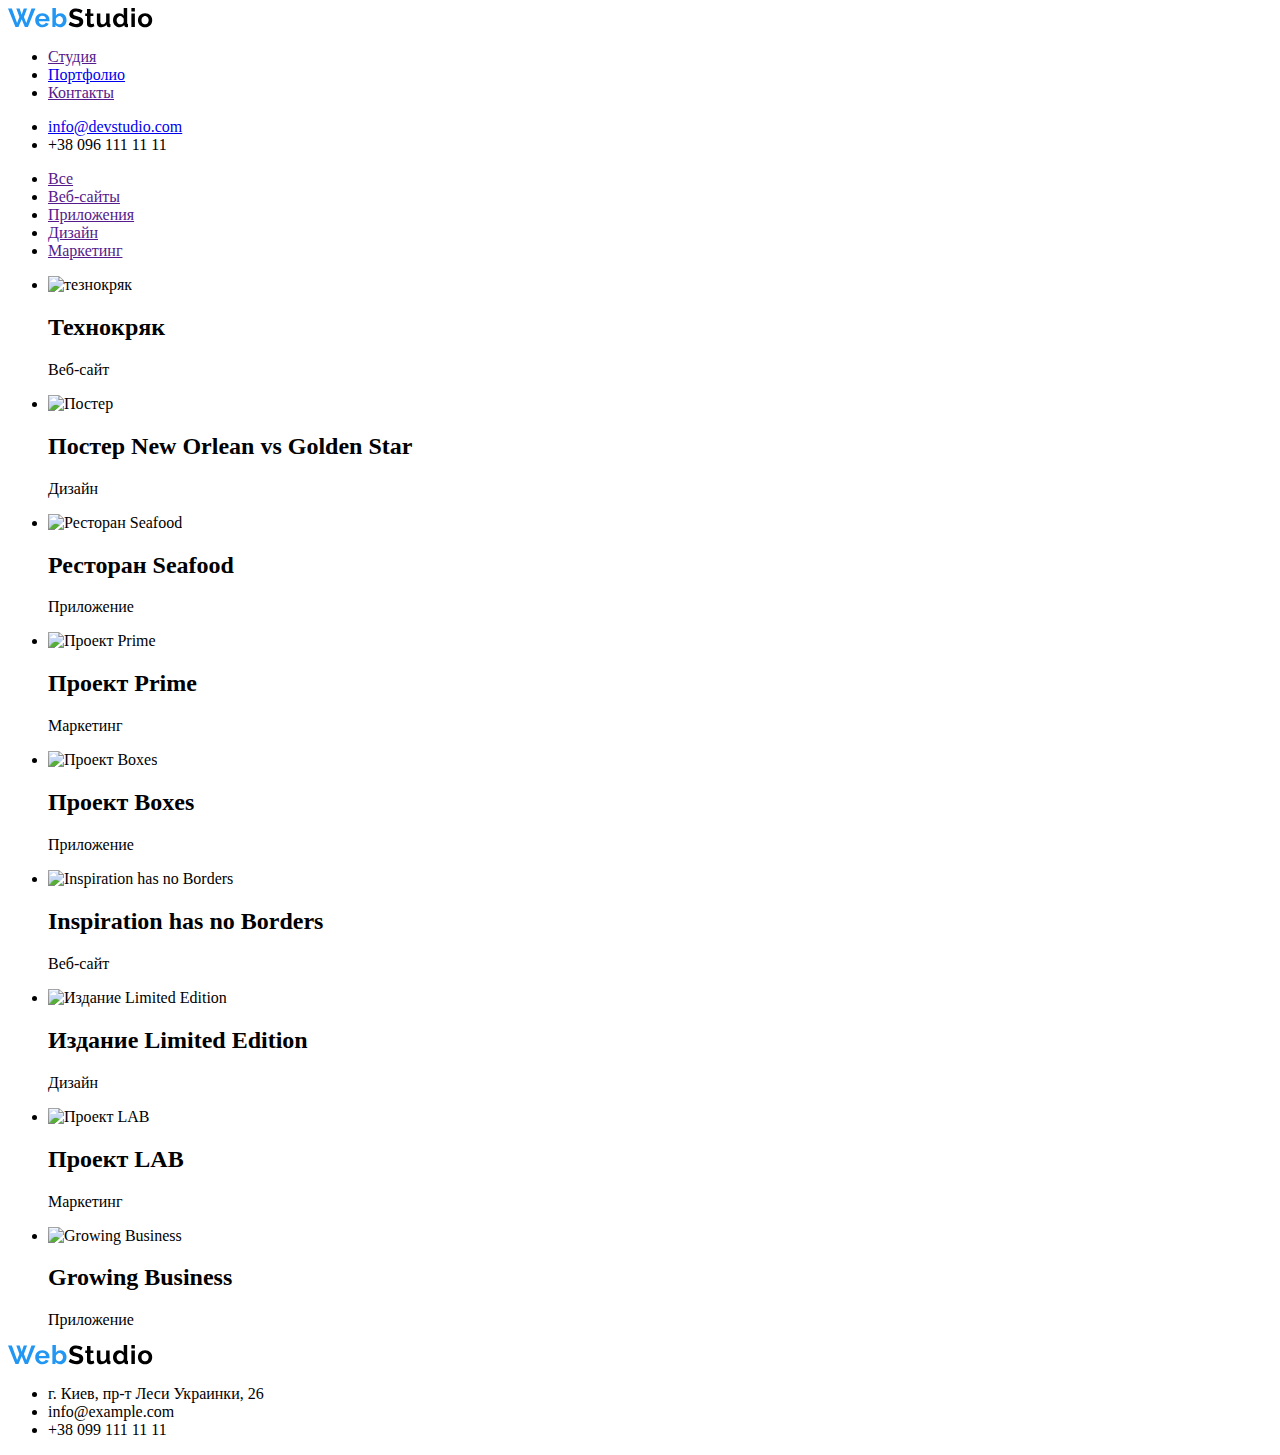
==== portfolio.html @ f306f841 "Закончил вторую страницу" ====
<!DOCTYPE html>
<html lang="ru">
  <head>
    <meta charset="UTF-8" />
    <meta http-equiv="X-UA-Compatible" content="IE=edge" />
    <meta name="viewport" content="width=device-width, initial-scale=1.0" />
    <title>Document</title>
  </head>
  <body>
    <!--Шапка-->
    <header>
      <nav>
        <a href="./index.html"> <img src="./image/WebStudio.svg" alt="" /></a>
        <ul>
          <li><a href="">Студия</a></li>
          <li><a href="./portfolio.html">Портфолио</a></li>
          <li><a href="">Контакты</a></li>
        </ul>
      </nav>
      <ul>
        <li>
          <a href="mailto:info@devstudio.com">info@devstudio.com</a>
        </li>
        <li>+38 096 111 11 11</li>
      </ul>
    </header>
    <main>
      <section>
        <ul>
          <li><a href="">Все</a></li>
          <li><a href="">Веб-сайты</a></li>
          <li><a href="">Приложения</a></li>
          <li><a href="">Дизайн</a></li>
          <li><a href="">Маркетинг</a></li>
        </ul>
        <ul>
          <li>
            <img src="./image/тезнокряк.jpg" alt="тезнокряк" width="370" />
            <h2>Технокряк</h2>
            <p>Веб-сайт</p>
          </li>
          <li>
            <img src="./image/ПостерNewOrleanvsGoldenStar.jpg" alt="Постер" width="370" />
            <h2>Постер New Orlean vs Golden Star</h2>
            <p>Дизайн</p>
          </li>
          <li>
            <img src="./image/РесторанSeafood.jpg" alt="Ресторан Seafood" width="370" />
            <h2>Ресторан Seafood</h2>
            <p>Приложение</p>
          </li>
          <li>
            <img src="./image/ПроектPrime.jpg" alt="Проект Prime" width="370" />
            <h2>Проект Prime</h2>
            <p>Маркетинг</p>
          </li>
          <li>
            <img src="./image/Боксес.jpg" alt="Проект Boxes" width="370" />
            <h2>Проект Boxes</h2>
            <p>Приложение</p>
          </li>
          <li>
            <img
              src="./image/InspirationhasnoBorders.jpg"
              alt="Inspiration has no Borders"
              width="370"
            />
            <h2>Inspiration has no Borders</h2>
            <p>Веб-сайт</p>
          </li>
          <li>
            <img
              src="./image/ИзданиеLimitedEdition.jpg"
              alt="Издание Limited Edition"
              width="370"
            />
            <h2>Издание Limited Edition</h2>
            <p>Дизайн</p>
          </li>
          <li>
            <img src="./image/ПроектLAB.jpg" alt="Проект LAB" width="370" />
            <h2>Проект LAB</h2>
            <p>Маркетинг</p>
          </li>
          <li>
            <img src="./image/GrowingBusiness.jpg" alt="Growing Business" width="370" />
            <h2>Growing Business</h2>
            <p>Приложение</p>
          </li>
        </ul>
      </section>
    </main>
    <footer>
      <a href="./index.html">
        <img src="./image/WebStudio.svg" alt="Studio" />
      </a>
      <ul>
        <li>г. Киев, пр-т Леси Украинки, 26</li>
        <li>info@example.com</li>
        <li>+38 099 111 11 11</li>
      </ul>
    </footer>
  </body>
</html>
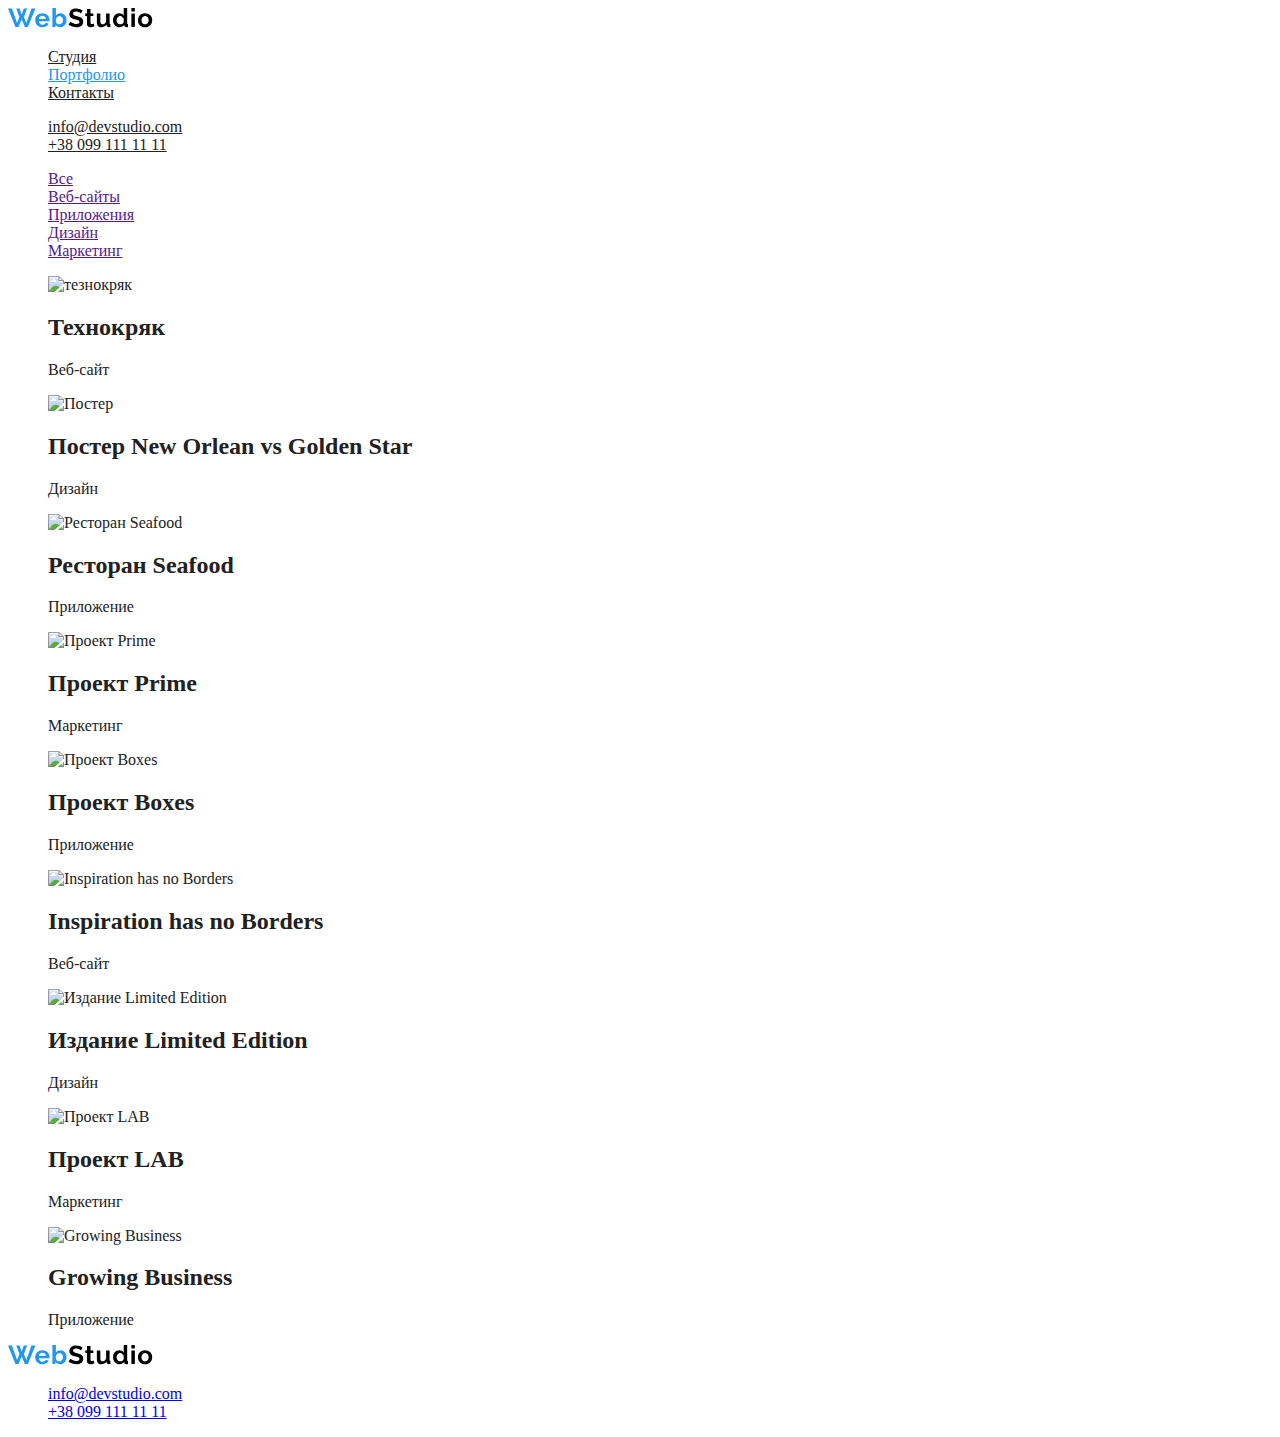
==== commit 2e0fd1f4: "Базовая разметка CSS" ====
--- a/portfolio.html
+++ b/portfolio.html
@@ -5,34 +5,37 @@
     <meta http-equiv="X-UA-Compatible" content="IE=edge" />
     <meta name="viewport" content="width=device-width, initial-scale=1.0" />
     <title>Document</title>
+    <link rel="stylesheet" href="./CSS/style.css" />
   </head>
   <body>
     <!--Шапка-->
     <header>
       <nav>
         <a href="./index.html"> <img src="./image/WebStudio.svg" alt="" /></a>
-        <ul>
-          <li><a href="">Студия</a></li>
-          <li><a href="./portfolio.html">Портфолио</a></li>
-          <li><a href="">Контакты</a></li>
+        <ul class="side-nav list">
+          <li><a href="./index.html" class="link">Студия</a></li>
+          <li><a href="" class="link current">Портфолио</a></li>
+          <li><a href="" class="link">Контакты</a></li>
         </ul>
       </nav>
       <ul>
         <li>
-          <a href="mailto:info@devstudio.com">info@devstudio.com</a>
+          <a href="mailto:info@devstudio.com" class="contact-info">info@devstudio.com</a>
         </li>
-        <li>+38 096 111 11 11</li>
+        <li><a href="tel:+380991111111" class="contact-info">+38 099 111 11 11</a></li>
       </ul>
     </header>
     <main>
       <section>
-        <ul>
-          <li><a href="">Все</a></li>
-          <li><a href="">Веб-сайты</a></li>
-          <li><a href="">Приложения</a></li>
-          <li><a href="">Дизайн</a></li>
-          <li><a href="">Маркетинг</a></li>
-        </ul>
+        <nav>
+          <ul>
+            <li><a href="">Все</a></li>
+            <li><a href="">Веб-сайты</a></li>
+            <li><a href="">Приложения</a></li>
+            <li><a href="">Дизайн</a></li>
+            <li><a href="">Маркетинг</a></li>
+          </ul>
+        </nav>
         <ul>
           <li>
             <img src="./image/тезнокряк.jpg" alt="тезнокряк" width="370" />
@@ -95,9 +98,10 @@
         <img src="./image/WebStudio.svg" alt="Studio" />
       </a>
       <ul>
-        <li>г. Киев, пр-т Леси Украинки, 26</li>
-        <li>info@example.com</li>
-        <li>+38 099 111 11 11</li>
+        <li>
+          <a href="mailto:info@devstudio.com">info@devstudio.com</a>
+        </li>
+        <li><a href="tel:+380991111111">+38 099 111 11 11</a></li>
       </ul>
     </footer>
   </body>
--- a/CSS/style.css
+++ b/CSS/style.css
@@ -0,0 +1,61 @@
+/* heder colir #212121 */
+/* под текст #757575 + тел. */
+/* заголовок белый #FFFFFF */
+/* Акцент кнопок #2196F3 */
+/* фон #E5E5E5 */
+
+:root {
+  --primary-text-color: #212121;
+  --title-text-color: #757575;
+  --fokus-color: #2196f3;
+  --button-color-white: #ffffff;
+}
+body {
+  color: var(--primary-text-color);
+  background-color: #ffffff;
+}
+ul {
+  list-style: none;
+
+  /* side nav */
+}
+.side-nav a {
+  color: var(--primary-text-color);
+}
+.side-nav .link:hover,
+.side-nav .link:focus {
+  color: var(--fokus-color);
+}
+.side-nav .link.current {
+  color: var(--fokus-color);
+}
+.contact-info {
+  color: var(--primary-text-color);
+  list-style: none;
+}
+.contact-info:hover {
+  color: var(--fokus-color);
+}
+/* features */
+.features-list .title {
+  color: var(--primary-text-color);
+}
+.features-paragraf {
+  color: var(--title-text-color);
+}
+
+/* section team */
+.my-team .title {
+  color: var(--primary-text-color);
+}
+.my-team .name-team {
+  color: var(--primary-text-color);
+}
+.my-team .subtext {
+  color: var(--title-text-color);
+}
+.button {
+  color: var(--button-color-white);
+  background-color: var(--fokus-color);
+}
+/* tooters */
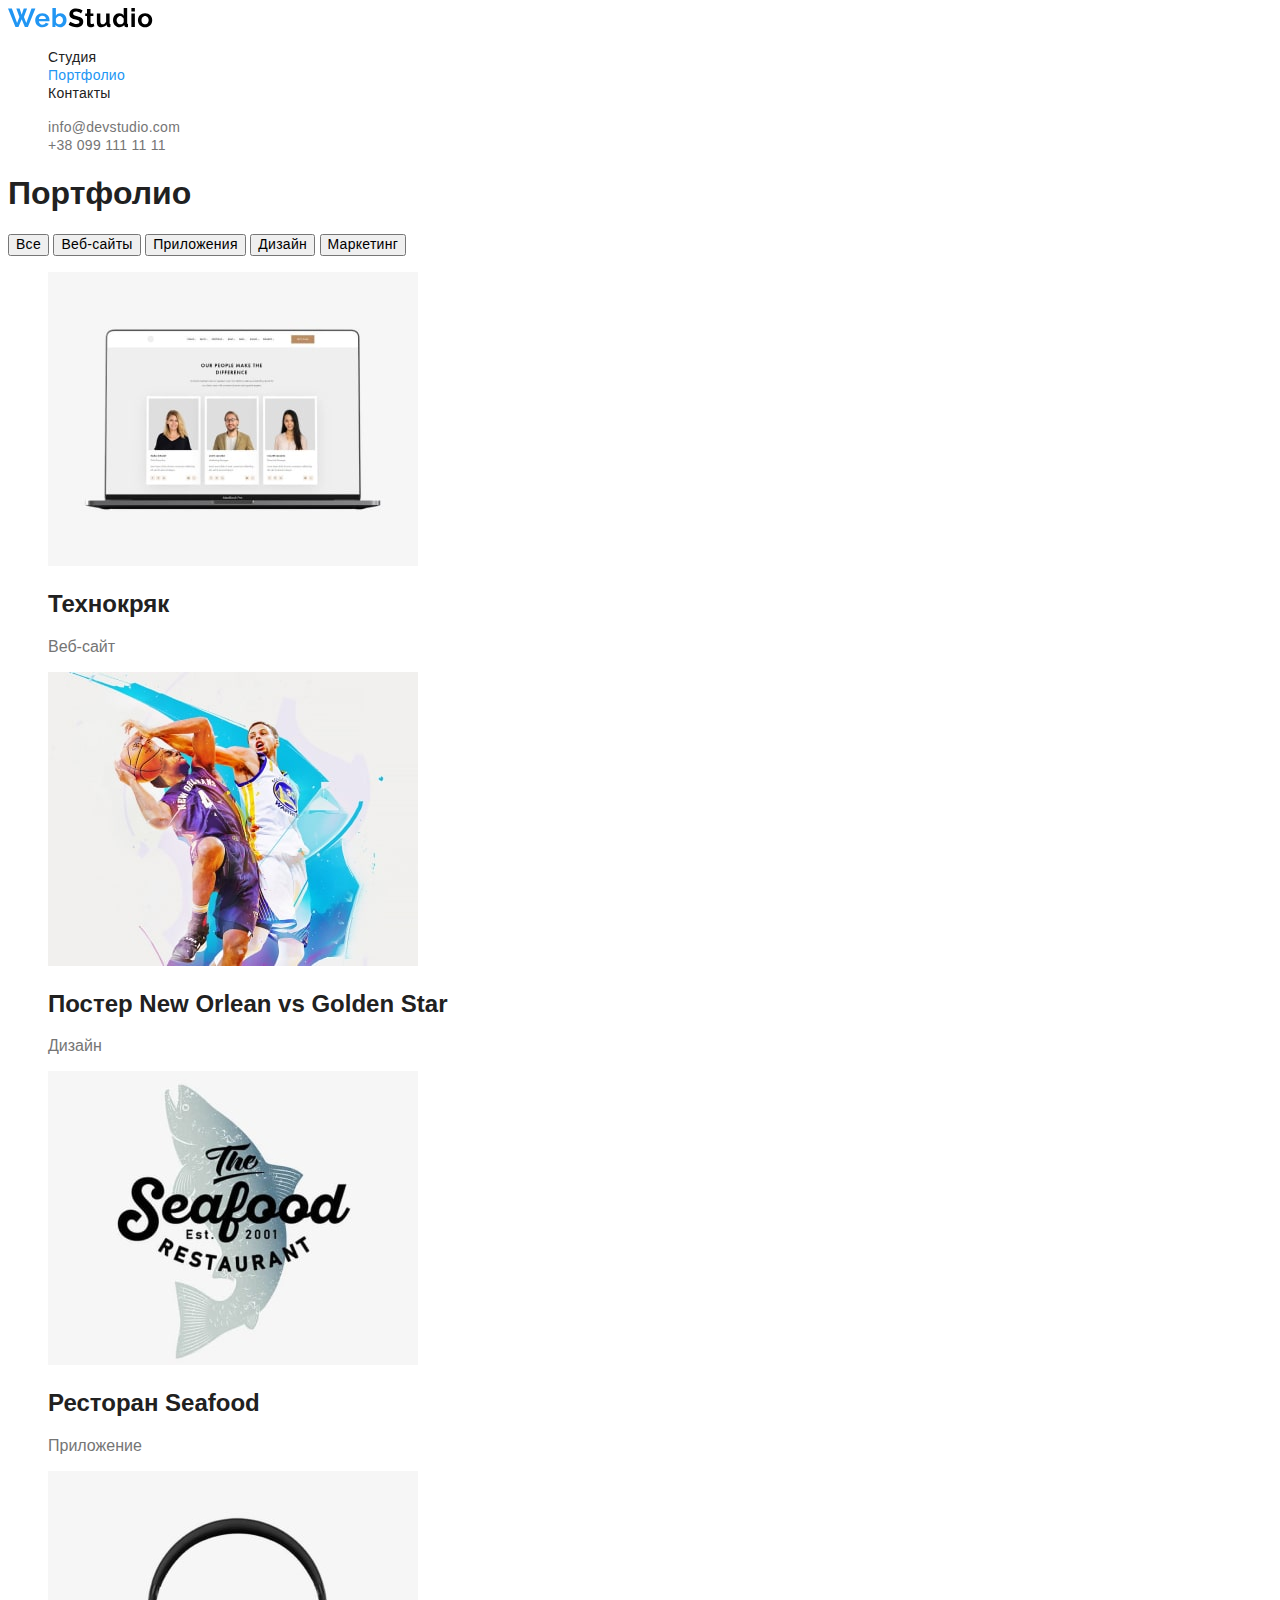
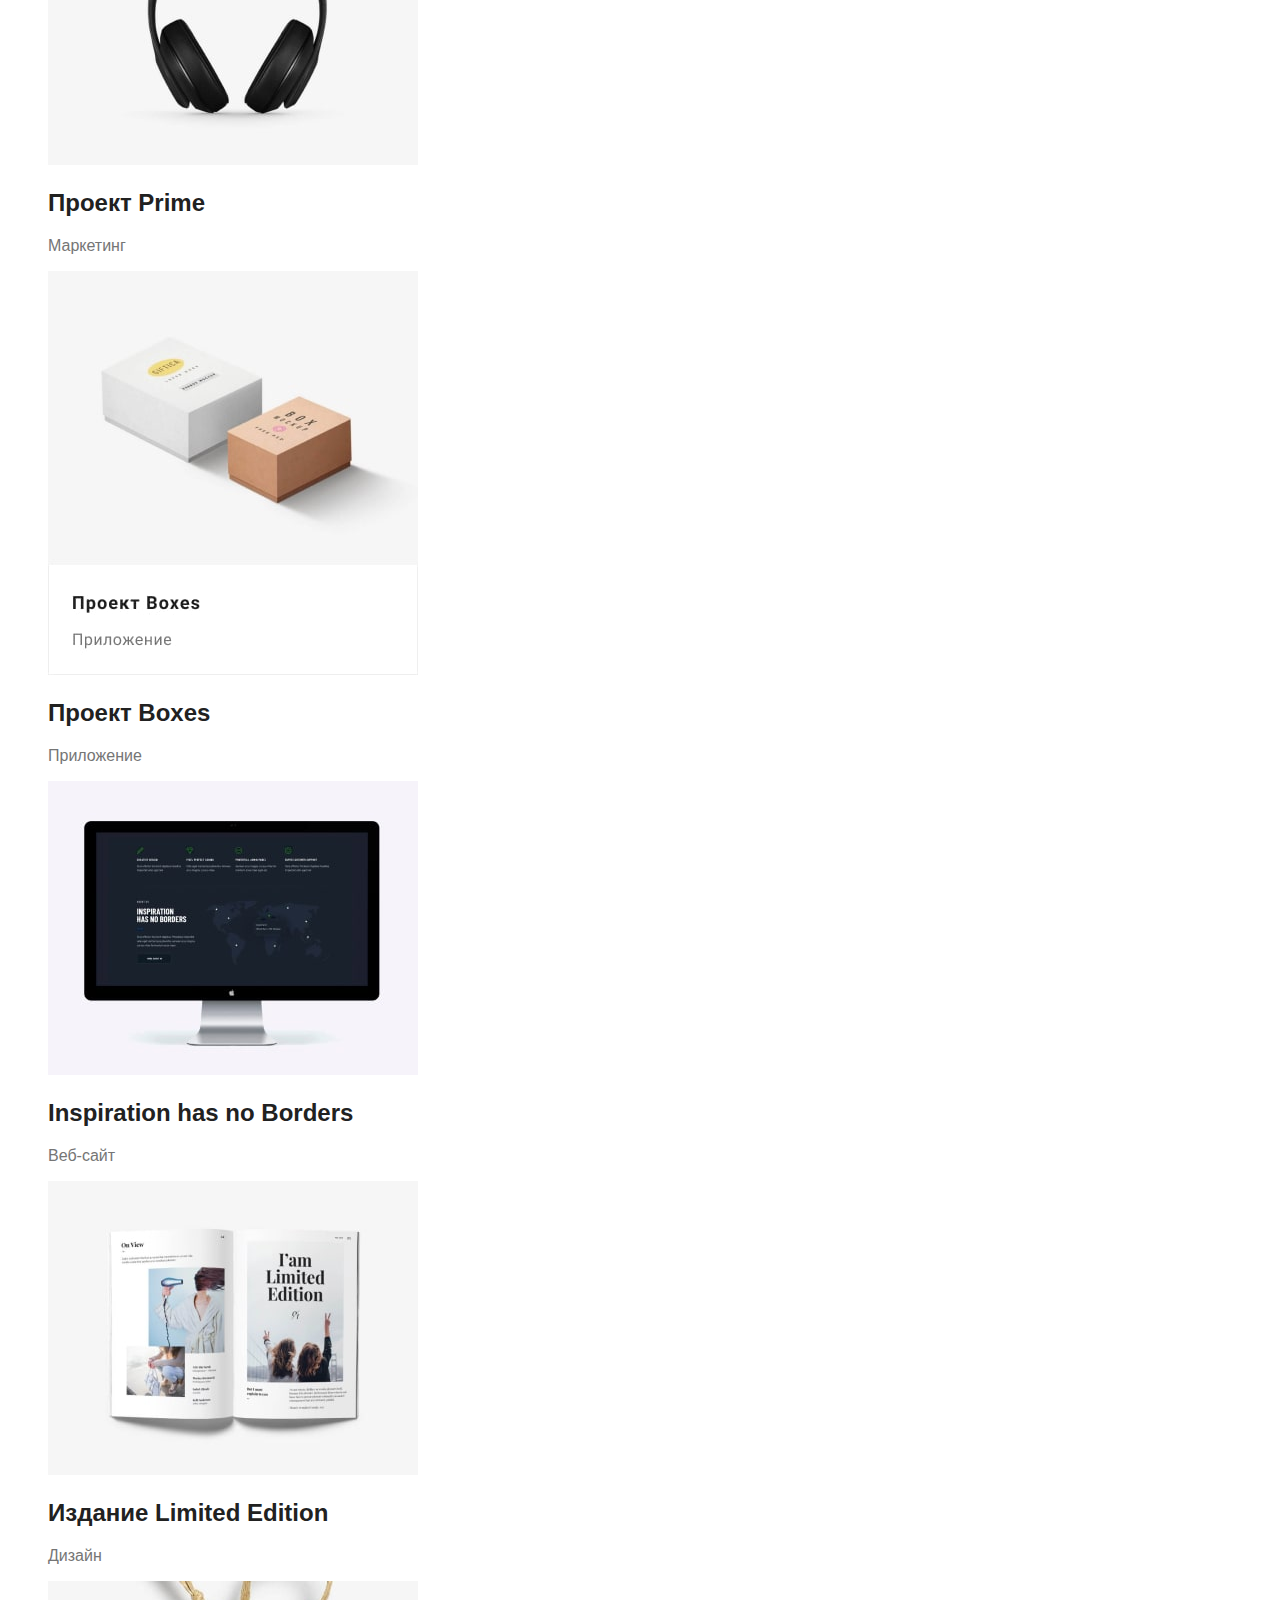
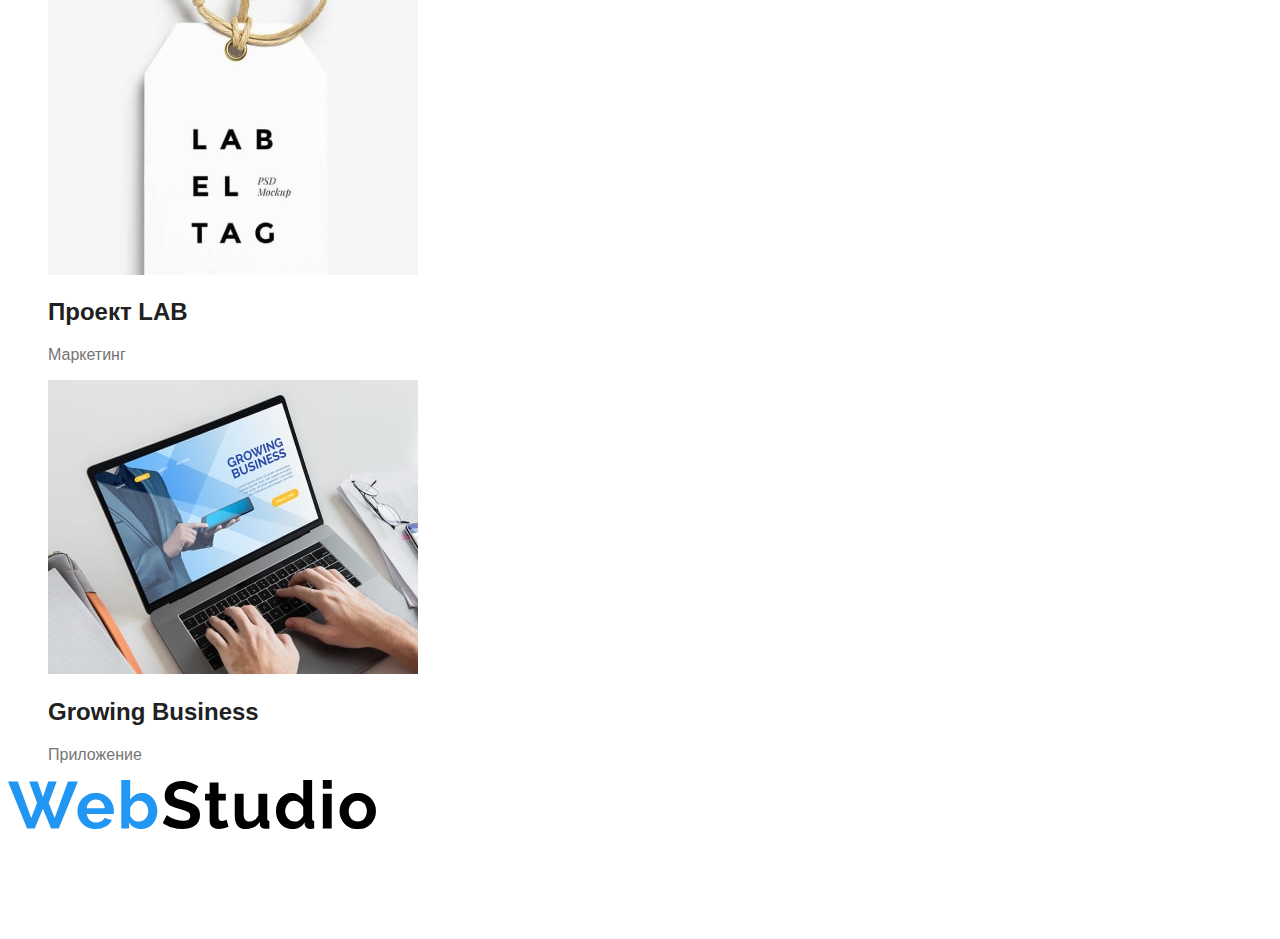
==== commit 182bed86: "Изменения" ====
--- a/portfolio.html
+++ b/portfolio.html
@@ -1,5 +1,5 @@
 <!DOCTYPE html>
-<html lang="ru">
+<html lang="en">
   <head>
     <meta charset="UTF-8" />
     <meta http-equiv="X-UA-Compatible" content="IE=edge" />
@@ -27,82 +27,80 @@
     </header>
     <main>
       <section>
-        <nav>
-          <ul>
-            <li><a href="">Все</a></li>
-            <li><a href="">Веб-сайты</a></li>
-            <li><a href="">Приложения</a></li>
-            <li><a href="">Дизайн</a></li>
-            <li><a href="">Маркетинг</a></li>
-          </ul>
-        </nav>
-        <ul>
+        <h1>Портфолио</h1>
+        <div class="side-nav list">
+          <button class="link" type="button">Все</button>
+          <button class="link" type="button">Веб-сайты</button>
+          <button class="link" type="button">Приложения</button>
+          <button class="link" type="button">Дизайн</button>
+          <button class="link" type="button">Маркетинг</button>
+        </div>
+        <ul class="portfolio-works list">
           <li>
-            <img src="./image/тезнокряк.jpg" alt="тезнокряк" width="370" />
-            <h2>Технокряк</h2>
-            <p>Веб-сайт</p>
+            <img src="./image/тезнокряк-min.jpg" alt="тезнокряк" width="370" />
+            <h2 class="tytle">Технокряк</h2>
+            <p class="subtext">Веб-сайт</p>
           </li>
           <li>
-            <img src="./image/ПостерNewOrleanvsGoldenStar.jpg" alt="Постер" width="370" />
-            <h2>Постер New Orlean vs Golden Star</h2>
-            <p>Дизайн</p>
+            <img src="./image/neworleanvsg-min.jpg" alt="Постер" width="370" />
+            <h2 class="tytle">Постер New Orlean vs Golden Star</h2>
+            <p class="subtext">Дизайн</p>
           </li>
           <li>
-            <img src="./image/РесторанSeafood.jpg" alt="Ресторан Seafood" width="370" />
-            <h2>Ресторан Seafood</h2>
-            <p>Приложение</p>
+            <img src="./image/seafood-min.jpg" alt="Ресторан Seafood" width="370" />
+            <h2 class="tytle">Ресторан Seafood</h2>
+            <p class="subtext">Приложение</p>
           </li>
           <li>
-            <img src="./image/ПроектPrime.jpg" alt="Проект Prime" width="370" />
-            <h2>Проект Prime</h2>
-            <p>Маркетинг</p>
+            <img src="./image/prime-min.jpg" alt="Проект Prime" width="370" />
+            <h2 class="tytle">Проект Prime</h2>
+            <p class="subtext">Маркетинг</p>
           </li>
           <li>
-            <img src="./image/Боксес.jpg" alt="Проект Boxes" width="370" />
-            <h2>Проект Boxes</h2>
-            <p>Приложение</p>
+            <img src="./image/Bоксес-min.jpg" alt="Проект Boxes" width="370" />
+            <h2 class="tytle">Проект Boxes</h2>
+            <p class="subtext">Приложение</p>
           </li>
           <li>
             <img
-              src="./image/InspirationhasnoBorders.jpg"
+              src="./image/inspirationhasnoborders-min.jpg"
               alt="Inspiration has no Borders"
               width="370"
             />
-            <h2>Inspiration has no Borders</h2>
-            <p>Веб-сайт</p>
+            <h2 class="tytle">Inspiration has no Borders</h2>
+            <p class="subtext">Веб-сайт</p>
           </li>
           <li>
-            <img
-              src="./image/ИзданиеLimitedEdition.jpg"
-              alt="Издание Limited Edition"
-              width="370"
-            />
-            <h2>Издание Limited Edition</h2>
-            <p>Дизайн</p>
+            <img src="./image/limitededition-min.jpg" alt="Издание Limited Edition" width="370" />
+            <h2 class="tytle">Издание Limited Edition</h2>
+            <p class="subtext">Дизайн</p>
           </li>
           <li>
-            <img src="./image/ПроектLAB.jpg" alt="Проект LAB" width="370" />
-            <h2>Проект LAB</h2>
-            <p>Маркетинг</p>
+            <img src="./image/lab-min.jpg" alt="Проект LAB" width="370" />
+            <h2 class="tytle">Проект LAB</h2>
+            <p class="subtext">Маркетинг</p>
           </li>
           <li>
-            <img src="./image/GrowingBusiness.jpg" alt="Growing Business" width="370" />
-            <h2>Growing Business</h2>
-            <p>Приложение</p>
+            <img src="./image/growingusiness-min.jpg" alt="Growing Business" width="370" />
+            <h2 class="tytle">Growing Business</h2>
+            <p class="subtext">Приложение</p>
           </li>
         </ul>
       </section>
     </main>
     <footer>
       <a href="./index.html">
-        <img src="./image/WebStudio.svg" alt="Studio" />
+        <img src="./image/WebStudio.svg" alt="Studio" width="370" />
       </a>
-      <ul>
-        <li>
-          <a href="mailto:info@devstudio.com">info@devstudio.com</a>
-        </li>
-        <li><a href="tel:+380991111111">+38 099 111 11 11</a></li>
-      </ul>
+      <address>
+        <ul>
+          <li>
+            <a href="" class="footer-contacts">г.Киев, пр-т Леси Украинки, 26</a>
+          </li>
+          <li><a href="mailto:info@example.com" class="footer-contacts">info@example.com</a></li>
+          <li><a href="tel:+380991111111" class="footer-contacts">+38 099 111 11 11</a></li>
+        </ul>
+      </address>
     </footer>
   </body>
 </html>
--- a/CSS/style.css
+++ b/CSS/style.css
@@ -13,6 +13,8 @@
 body {
   color: var(--primary-text-color);
   background-color: #ffffff;
+
+  font-family: Roboto, sans-serif;
 }
 ul {
   list-style: none;
@@ -21,6 +23,7 @@
 }
 .side-nav a {
   color: var(--primary-text-color);
+  text-decoration: none;
 }
 .side-nav .link:hover,
 .side-nav .link:focus {
@@ -29,33 +32,163 @@
 .side-nav .link.current {
   color: var(--fokus-color);
 }
+.side-nav .link {
+  font-weight: 500;
+  font-size: 14px;
+  line-height: 1.14;
+  letter-spacing: 0.02em;
+}
 .contact-info {
-  color: var(--primary-text-color);
+  color: var(--title-text-color);
   list-style: none;
+  font-weight: 500;
+  font-size: 14px;
+  line-height: 1.14;
+  letter-spacing: 0.02em;
+
+  text-decoration: none;
 }
 .contact-info:hover {
   color: var(--fokus-color);
 }
+/* Hero title */
+
+.hero{
+  background-color: #2F303A;
+}
+.hero-title {
+  color: var(--button-color-white);
+
+  font-weight: 900;
+  font-size: 44px;
+  line-height: 1.36;
+  text-align: center;
+  letter-spacing: 0.06em;
+  text-transform: uppercase;
+}
+/* doing */
+.doing .title{
+  color: var(--primary-text-color);
+
+  font-weight: 700;
+  font-size: 36px;
+  line-height: 1.17;
+  text-align: center;
+  letter-spacing: 0.03em;
+  }
 /* features */
 .features-list .title {
   color: var(--primary-text-color);
+
+  font-weight: 700;
+  font-size: 14px;
+  line-height: 1.14;
+  letter-spacing: 0.03em;
+  text-transform: uppercase;
 }
 .features-paragraf {
   color: var(--title-text-color);
+
+  font-weight: 400;
+  font-size: 14px;
+  line-height: 1.71;
+  letter-spacing: 0.03em;
 }
 
 /* section team */
+.my-team{
+  background-color: #F5F4FA;
+}
+
 .my-team .title {
   color: var(--primary-text-color);
+
+  font-weight: 700;
+  font-size: 36px;
+  line-height: 1.17;
+  text-align: center;
+  letter-spacing: 0.03em;
 }
 .my-team .name-team {
   color: var(--primary-text-color);
+
+  font-weight: 500;
+  font-size: 16px;
+  line-height: 1.18;
+  text-align: center;
+  letter-spacing: 0.03em;
 }
 .my-team .subtext {
   color: var(--title-text-color);
+
+  font-weight: 400;
+  font-size: 16px;
+  line-height: 1.18x;
+  text-align: center;
+  letter-spacing: 0.03em;
 }
+/* button */
 .button {
   color: var(--button-color-white);
   background-color: var(--fokus-color);
+
+  font-weight: 700;
+  font-size: 16px;
+  line-height: 1.87;
+  letter-spacing: 0.06em;
+  text-decoration: none;
 }
 /* tooters */
+.footer {
+  background-color: #2F303A;
+
+}
+.footer-contacts {
+  color: rgba(255, 255, 255, 0.6);
+ 
+  font-weight: 400;
+  font-size: 14px;
+  line-height: 1.71;
+  letter-spacing: 0.03em;
+  text-decoration: none;
+}
+.footer-addres{
+  color: var(--button-color-white);
+ 
+
+  font-weight: 400;
+  font-size: 14px;
+  line-height: 1.71;
+  letter-spacing: 0.03em;
+  text-decoration: none;
+}
+.logo{
+  color: #2196F3;
+
+  font-family: 'Raleway';
+  font-weight: 700;
+  font-size: 26px;
+  line-height: 1.19;
+  letter-spacing: 0.03em;
+
+  text-decoration: none;
+}
+.logocolor{
+  color: var(--button-color-white);
+
+  font-family: 'Raleway';
+  font-weight: 700;
+  font-size: 26px;
+  line-height: 1.19;
+  letter-spacing: 0.03em;
+
+  text-decoration: none;
+}
+
+/* portfolio.html */
+.portfolio-works .title {
+  color: var(--primary-text-color);
+}
+.portfolio-works .subtext {
+  color: var(--title-text-color);
+}
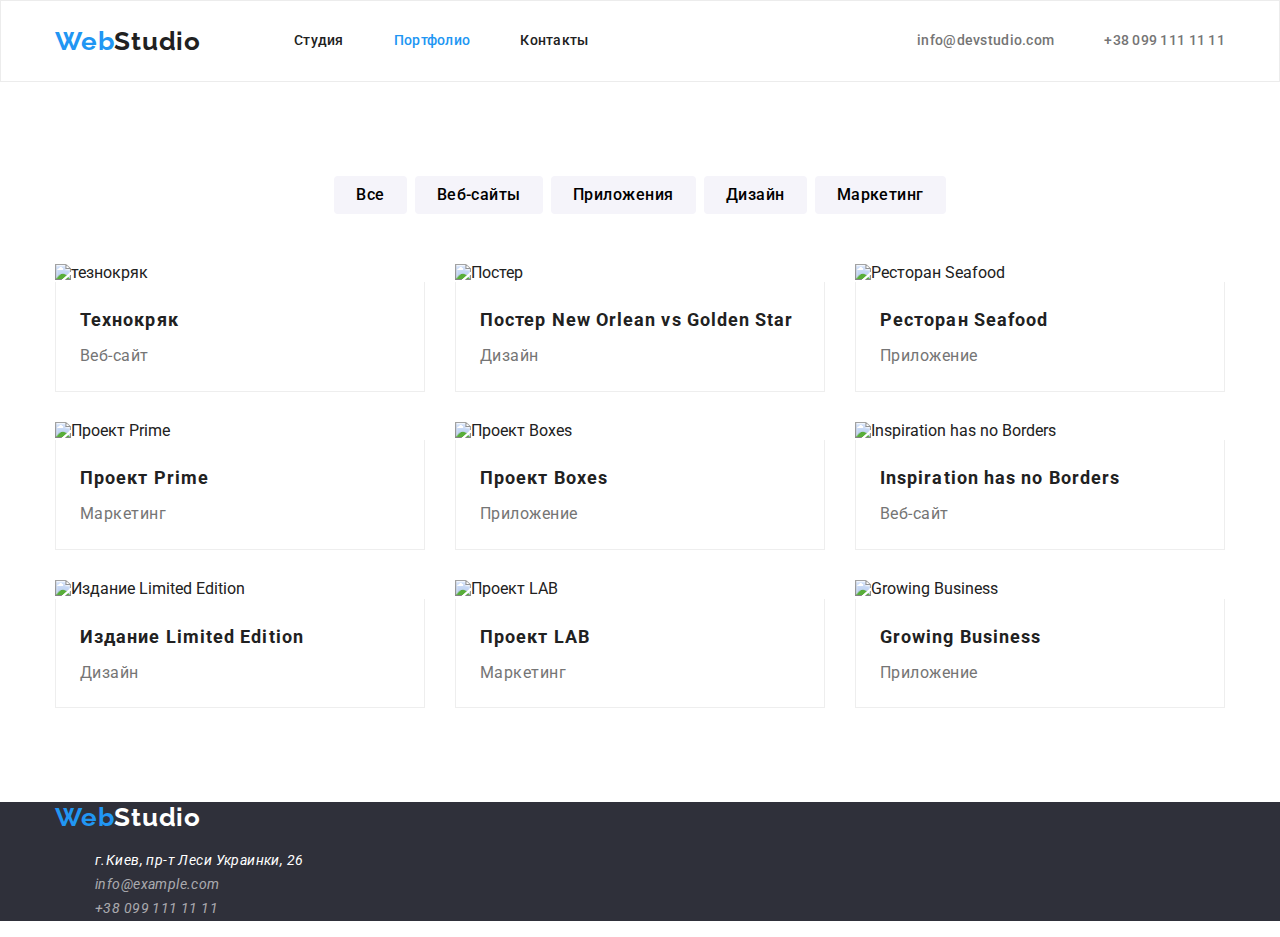
==== commit 93e1f3c2: "Добавлены ссылки =векторная графика" ====
--- a/portfolio.html
+++ b/portfolio.html
@@ -5,102 +5,134 @@
     <meta http-equiv="X-UA-Compatible" content="IE=edge" />
     <meta name="viewport" content="width=device-width, initial-scale=1.0" />
     <title>Document</title>
+    <link
+      href="https://fonts.googleapis.com/css2?family=Raleway:wght@700&family=Roboto:wght@400;500;700;900&display=swap"
+      rel="stylesheet"
+    />
+    <link
+      rel="stylesheet"
+      href="https://cdnjs.cloudflare.com/ajax/libs/modern-normalize/1.1.0/modern-normalize.min.css"
+    />
     <link rel="stylesheet" href="./CSS/style.css" />
   </head>
   <body>
     <!--Шапка-->
-    <header>
-      <nav>
-        <a href="./index.html"> <img src="./image/WebStudio.svg" alt="" /></a>
-        <ul class="side-nav list">
-          <li><a href="./index.html" class="link">Студия</a></li>
-          <li><a href="" class="link current">Портфолио</a></li>
-          <li><a href="" class="link">Контакты</a></li>
+       <header class="header">
+      <div class="container head-nav">
+        <nav class="header-nav">
+          <a href="./index.html" class="logo">Web<span class="logo-header-color">Studio</span></a>
+          <ul class="side-nav list">
+            <li class="item"><a href="./index.html" class="link">Студия</a></li>
+            <li class="item"><a href="" class="link current">Портфолио</a></li>
+            <li class="item"><a href="" class="link">Контакты</a></li>
+          </ul>
+        </nav>
+        <ul class="contacts-list list">
+          <li class="item">
+            <a href="mailto:info@devstudio.com" class="contact-info icon-convert">info@devstudio.com</a>
+          </li>
+          <li class="item"><a href="tel:+380991111111" class="contact-info icon-phone">+38 099 111 11 11</a></li>
         </ul>
-      </nav>
-      <ul>
-        <li>
-          <a href="mailto:info@devstudio.com" class="contact-info">info@devstudio.com</a>
-        </li>
-        <li><a href="tel:+380991111111" class="contact-info">+38 099 111 11 11</a></li>
-      </ul>
+        </div> 
     </header>
-    <main>
-      <section>
-        <h1>Портфолио</h1>
-        <div class="side-nav list">
+
+    <!---------------- portfolio-nav ------------------------->
+    
+      <section class="section">
+        <div class="container">
+          <ul class="portfolio-nav list">
+            <li class="prt-items"><button class="link">Все</button></li>
+            <li class="prt-items"><button class="link">Веб-сайты</button></li>
+            <li class="prt-items"><button class="link">Приложения</button></li>
+            <li class="prt-items"><button class="link">Дизайн</button></li>
+            <li class="prt-items"><button class="link">Маркетинг</button></li>
+          </ul>
+        <!-- <div class="portfolio-nav list">
           <button class="link" type="button">Все</button>
           <button class="link" type="button">Веб-сайты</button>
           <button class="link" type="button">Приложения</button>
           <button class="link" type="button">Дизайн</button>
           <button class="link" type="button">Маркетинг</button>
-        </div>
+        </div> -->
+        
         <ul class="portfolio-works list">
-          <li>
-            <img src="./image/тезнокряк-min.jpg" alt="тезнокряк" width="370" />
-            <h2 class="tytle">Технокряк</h2>
-            <p class="subtext">Веб-сайт</p>
+          <li class="items">
+            <img class="img" src="./image/тезнокряк-min.jpg" alt="тезнокряк" width="370" />
+            <div class="portfolio-border">
+            <h2 class="title">Технокряк</h2>
+            <p class="subtext">Веб-сайт</p></div>   
           </li>
-          <li>
-            <img src="./image/neworleanvsg-min.jpg" alt="Постер" width="370" />
-            <h2 class="tytle">Постер New Orlean vs Golden Star</h2>
-            <p class="subtext">Дизайн</p>
+          <li class="items">
+            <img class="img" src="./image/neworleanvsg-min.jpg" alt="Постер" width="370" />
+            <div class="portfolio-border">
+            <h2 class="title">Постер New Orlean vs Golden Star</h2>
+            <p class="subtext">Дизайн</p></div>
           </li>
-          <li>
-            <img src="./image/seafood-min.jpg" alt="Ресторан Seafood" width="370" />
-            <h2 class="tytle">Ресторан Seafood</h2>
-            <p class="subtext">Приложение</p>
+          <li class="items">
+            <img class="img" src="./image/seafood-min.jpg" alt="Ресторан Seafood" width="370" />
+            <div class="portfolio-border">
+            <h2 class="title">Ресторан Seafood</h2>
+            <p class="subtext">Приложение</p></div>
           </li>
-          <li>
-            <img src="./image/prime-min.jpg" alt="Проект Prime" width="370" />
-            <h2 class="tytle">Проект Prime</h2>
-            <p class="subtext">Маркетинг</p>
+          <li class="items">
+            <img class="img" src="./image/prime-min.jpg" alt="Проект Prime" width="370" />
+            <div class="portfolio-border">
+            <h2 class="title">Проект Prime</h2>
+            <p class="subtext">Маркетинг</p></div>
           </li>
-          <li>
-            <img src="./image/Bоксес-min.jpg" alt="Проект Boxes" width="370" />
-            <h2 class="tytle">Проект Boxes</h2>
-            <p class="subtext">Приложение</p>
+          <li class="items">
+            <img class="img" src="./image/boxes.jpg" alt="Проект Boxes" width="370" />
+            <div class="portfolio-border">
+            <h2 class="title">Проект Boxes</h2>
+            <p class="subtext">Приложение</p></div>
           </li>
-          <li>
-            <img
+          <li class="items">
+            <img class="img"
               src="./image/inspirationhasnoborders-min.jpg"
               alt="Inspiration has no Borders"
               width="370"
             />
-            <h2 class="tytle">Inspiration has no Borders</h2>
-            <p class="subtext">Веб-сайт</p>
+            <div class="portfolio-border">
+            <h2 class="title">Inspiration has no Borders</h2>
+            <p class="subtext">Веб-сайт</p></div>
           </li>
-          <li>
-            <img src="./image/limitededition-min.jpg" alt="Издание Limited Edition" width="370" />
-            <h2 class="tytle">Издание Limited Edition</h2>
-            <p class="subtext">Дизайн</p>
+          <li class="items">
+            <img class="img" src="./image/limitededition-min.jpg" alt="Издание Limited Edition" width="370" />
+            <div class="portfolio-border">
+            <h2 class="title">Издание Limited Edition</h2>
+            <p class="subtext">Дизайн</p></div>
           </li>
-          <li>
-            <img src="./image/lab-min.jpg" alt="Проект LAB" width="370" />
-            <h2 class="tytle">Проект LAB</h2>
-            <p class="subtext">Маркетинг</p>
+          <li class="items">
+            <img class="img" src="./image/lab-min.jpg" alt="Проект LAB" width="370" />
+            <div class="portfolio-border">
+            <h2 class="title">Проект LAB</h2>
+            <p class="subtext">Маркетинг</p></div>
           </li>
-          <li>
-            <img src="./image/growingusiness-min.jpg" alt="Growing Business" width="370" />
-            <h2 class="tytle">Growing Business</h2>
-            <p class="subtext">Приложение</p>
+          <li class="items">
+            <img class="img" src="./image/growingusiness-min.jpg" alt="Growing Business" width="370" />
+            <div class="portfolio-border">
+            <h2 class="title">Growing Business</h2>
+            <p class="subtext">Приложение</p></div>
           </li>
         </ul>
+        </div>
       </section>
     </main>
-    <footer>
-      <a href="./index.html">
-        <img src="./image/WebStudio.svg" alt="Studio" width="370" />
-      </a>
-      <address>
-        <ul>
-          <li>
-            <a href="" class="footer-contacts">г.Киев, пр-т Леси Украинки, 26</a>
-          </li>
-          <li><a href="mailto:info@example.com" class="footer-contacts">info@example.com</a></li>
-          <li><a href="tel:+380991111111" class="footer-contacts">+38 099 111 11 11</a></li>
-        </ul>
-      </address>
-    </footer>
+    <!--footer-->
+    <footer class="footer">
+        <div class="container">
+          <a href="./index.html" class="logo">Web<span class="logocolor">Studio</span></a>
+          <address>
+            <ul class="">
+              <li>
+                <a href="" class="footer-addres">г.Киев, пр-т Леси Украинки, 26</a>
+              </li>
+              <li>
+                <a href="mailto:info@example.com" class="footer-contacts">info@example.com</a>
+              </li>
+              <li><a href="tel:+380991111111" class="footer-contacts">+38 099 111 11 11</a></li>
+            </ul>
+          </address>
+      </footer>
   </body>
 </html>
--- a/CSS/style.css
+++ b/CSS/style.css
@@ -4,6 +4,15 @@
 /* Акцент кнопок #2196F3 */
 /* фон #E5E5E5 */
 
+html {
+  box-sizing: border-box;
+}
+
+*,
+*::before,
+*::after {
+  box-sizing: inherit;}
+
 :root {
   --primary-text-color: #212121;
   --title-text-color: #757575;
@@ -18,9 +27,89 @@
 }
 ul {
   list-style: none;
-
-  /* side nav */
-}
+}
+img {
+  display: block;
+}
+.container {
+  margin-left: auto;
+  margin-right: auto;
+  width: 1200px;
+  padding-left: 15px;
+  padding-right: 15px;
+  /* outline: 2px solid tomato; */
+
+}
+
+.list{
+  /* display: inline-block; */
+  padding: 0;
+  margin: 0;
+}
+.title{
+  margin-top: 0;
+  margin-bottom: 0;
+}
+
+/* ------------------button----------------- */
+.button {
+  display: inline-block;
+  border-radius: 4px;
+  padding: 10px 32px;
+  color: var(--button-color-white);
+  background-color: var(--fokus-color);
+  border-color: 1px solid transparent;
+
+  min-width: 136px;
+  font-weight: 700;
+  font-size: 16px;
+  line-height: 1.87;
+  letter-spacing: 0.06em;
+  text-decoration: none;
+  text-align: center;
+}
+.section{
+  padding-top: 94px;
+  padding-bottom: 94px;
+}
+/* ------------------HEADER---------------- */
+.header .container {
+  display: flex;
+  align-items: center;
+}
+.header{
+
+  border:1px solid #ECECEC
+}
+
+/* MAIN NAV */
+
+ 
+
+/*----------------- SIDE NAV------------------- */
+.logo-header-color {
+  color: var(--primary-text-color);
+
+  font-family: 'Raleway';
+  font-weight: 700;
+  font-size: 26px;
+  line-height: 1.19;
+  letter-spacing: 0.03em;
+
+  text-decoration: none;
+
+  }
+
+.header-nav{
+  display: flex;
+  align-items: center;
+  }
+
+.side-nav{
+  display: flex;
+  margin-left: 93px;
+  }
+
 .side-nav a {
   color: var(--primary-text-color);
   text-decoration: none;
@@ -32,13 +121,28 @@
 .side-nav .link.current {
   color: var(--fokus-color);
 }
+
+.side-nav .item:not(:last-child){
+  margin-right: 50px; 
+  
+}
+
 .side-nav .link {
+  display: block;
+  padding-top: 32px;
+  padding-bottom: 32px;
+
   font-weight: 500;
   font-size: 14px;
   line-height: 1.14;
   letter-spacing: 0.02em;
-}
+ 
+}
+
+
 .contact-info {
+  display: flex;
+  align-items: center;
   color: var(--title-text-color);
   list-style: none;
   font-weight: 500;
@@ -48,15 +152,54 @@
 
   text-decoration: none;
 }
-.contact-info:hover {
+
+.contact-info:hover,
+.contact-info:focus {
   color: var(--fokus-color);
 }
-/* Hero title */
-
-.hero{
-  background-color: #2F303A;
-}
+.heder-icon{
+  margin-right: 10px;
+  fill: currentColor;
+}
+.contacts-list{
+  display:flex;
+  margin-left: auto;
+  align-items: center;
+}
+
+
+ 
+
+
+.contacts-list .item + .item {
+  margin-left: 50px;
+}
+
+
+/* -------------------HERO-------------------- */
+
+
+.hero {
+  padding-top: 200px;
+  padding-bottom: 200px;
+  text-align: center;
+  margin-left: auto;
+  margin-right: auto;
+
+  background-repeat: no-repeat;
+  background-position: center;
+  background-size: cover;
+  min-width: 1600px;
+  height: 600px;
+  background-image: linear-gradient(
+  to right, rgba(47, 48, 58, 0.4),
+  rgba(47, 48, 58, 0.4)), url(../image/prew.jpg);
+  background-color: #C4C4C4;
+}
+
 .hero-title {
+  margin-top: 0;
+  margin-bottom: 30;
   color: var(--button-color-white);
 
   font-weight: 900;
@@ -66,18 +209,45 @@
   letter-spacing: 0.06em;
   text-transform: uppercase;
 }
-/* doing */
-.doing .title{
-  color: var(--primary-text-color);
-
-  font-weight: 700;
-  font-size: 36px;
-  line-height: 1.17;
-  text-align: center;
-  letter-spacing: 0.03em;
-  }
-/* features */
+
+/* -----------------features----------------- */
+.features-list {
+  display: flex;
+}
+.features-list > .items::before{
+  display: block;
+  content: "";
+  height: 120px;
+  background-repeat: no-repeat;
+  background-position: center;
+  background-color: #F5F4FA;
+  margin-bottom: 30px;
+}
+.features-list>.items:nth-child(1)::before{
+  background-image: url(../image/antenna.png)
+}
+.features-list>.items:nth-child(2)::before{
+  background-image: url(../image/clock.png);
+}
+.features-list>.items:nth-child(3)::before {
+  background-image: url(../image/diagram.png);
+}
+.features-list>.items:nth-child(4)::before {
+  background-image: url(../image/astronaut.png);
+}
+
+
+.features-list .items {
+  width: 270px
+}
+
+.features-list .items+.items {
+  margin-left: 30px;
+}
+
 .features-list .title {
+  margin-top: 0;
+  margin-bottom: 10px;
   color: var(--primary-text-color);
 
   font-weight: 700;
@@ -86,7 +256,11 @@
   letter-spacing: 0.03em;
   text-transform: uppercase;
 }
+
 .features-paragraf {
+  margin-top: 0;
+  margin-bottom: 0;
+
   color: var(--title-text-color);
 
   font-weight: 400;
@@ -95,12 +269,49 @@
   letter-spacing: 0.03em;
 }
 
-/* section team */
+/* ----------------DOING------------------ */
+.doing{
+  padding-top: 0;
+}
+.container .list{
+  display: flex;
+}
+.container .items{
+  margin-right: 30px;
+}
+
+.container .items:nth-child(3n){
+  margin-right: 0;
+}
+.doing .title{
+  margin-top: 0;
+  margin-bottom: 50px;
+  color: var(--primary-text-color);
+
+  font-weight: 700;
+  font-size: 36px;
+  line-height: 1.17;
+  text-align: center;
+  letter-spacing: 0.03em;
+  }
+
+
+
+/* ------------- TEAM----------------- */
 .my-team{
   background-color: #F5F4FA;
 }
+.container .team-items{
+  margin-right: 30px;
+  background-color: #FFFFFF;
+}
+.container .team-items:nth-child(4n) {
+  margin-right: 0;
+}
 
 .my-team .title {
+  margin-top: 0;
+  margin-bottom: 50px;
   color: var(--primary-text-color);
 
   font-weight: 700;
@@ -110,6 +321,8 @@
   letter-spacing: 0.03em;
 }
 .my-team .name-team {
+  margin-top: 30px;
+  margin-bottom: 0;
   color: var(--primary-text-color);
 
   font-weight: 500;
@@ -119,6 +332,8 @@
   letter-spacing: 0.03em;
 }
 .my-team .subtext {
+  margin-top: 10px;
+  margin-bottom: 16;
   color: var(--title-text-color);
 
   font-weight: 400;
@@ -127,21 +342,113 @@
   text-align: center;
   letter-spacing: 0.03em;
 }
-/* button */
-.button {
-  color: var(--button-color-white);
-  background-color: var(--fokus-color);
-
-  font-weight: 700;
-  font-size: 16px;
-  line-height: 1.87;
-  letter-spacing: 0.06em;
-  text-decoration: none;
-}
-/* tooters */
+.my-team .team-items{
+  box-shadow: 0px 1px 3px rgba(0, 0, 0, 0.12), 0px 1px 1px rgba(0, 0, 0, 0.14), 0px 2px 1px rgba(0, 0, 0, 0.2);
+    border-radius: 0px 0px 4px 4px;
+}
+
+.team-social{
+  justify-content: center;
+  margin-bottom: 30px;
+
+}
+.social-item{
+  width: 44px;
+  height: 44px;
+}
+
+.social-link{ 
+  display: flex;
+  width: 100%;
+  height: 100%;
+  border-radius: 50%;
+  background-color: inherit;
+  align-items: center;
+  justify-content: center;
+}
+.social-link:hover, 
+.social-link:focus {
+  background-color: #2196F3;
+}
+.social-link:hover .social-icon,
+.social-link:focus .social-icon{
+  fill: #FFFFFF;
+}
+
+.social-item + .social-item{
+  margin-left: 10px;
+}
+.social-icon{
+  width: 20px;
+  height: 20px;
+  fill: #AFB1B8;
+}
+
+
+
+/* -----------CLIENTS-------------- */
+.clients .title{
+  
+  margin-top: 0;
+  margin-bottom: 50px;
+  color: var(--primary-text-color);
+
+  font-weight: 700;
+  font-size: 36px;
+  line-height: 1.16;
+  text-align: center;
+  letter-spacing: 0.03em;
+}
+.client-list{
+  display: flex;
+  justify-content: center;
+}
+.clients-logo {
+  
+  width: 170px;
+  height: 92px; 
+}
+.clients-link:hover{
+border-color: #2196f3;
+}
+
+.clients-link{
+  display: flex;
+  width: 100%;
+  height: 100%;
+  border: 1px solid #AFB1B8;
+  border-radius: 4px;
+  justify-content: center;
+  align-items: center;   
+}
+
+
+.clients-link:hover,
+.clients-link:focus {
+  border-color: #2196f3;
+}
+
+.clients-link:hover .clients-img,
+.clients-link:focus .clients-img{
+  fill: #2196f3;
+}
+
+
+
+.clients-logo + .clients-logo{
+  margin-left: 40px;
+}
+.clients-img{
+
+  width: 106px;
+  height: 60px;
+  fill: #AFB1B8;
+}
+
+/*----------------- Footer------------ */
 .footer {
+  
   background-color: #2F303A;
-
 }
 .footer-contacts {
   color: rgba(255, 255, 255, 0.6);
@@ -185,10 +492,130 @@
   text-decoration: none;
 }
 
-/* portfolio.html */
+
+
+/*------------------ PORTFOLIO.html----------- */
+/*------------------ PORTFOLIO.html----------- */
+
+
 .portfolio-works .title {
-  color: var(--primary-text-color);
+  /* margin-top: 20px; */
+  margin-bottom: 0;
+  
+  color: var(--primary-text-color);
+
+  font-weight: 700;
+  font-size: 18px;
+  line-height: 2;
+  letter-spacing: 0.06em;
 }
 .portfolio-works .subtext {
+  margin-top: 4px;
+  margin-bottom: 0;
+
   color: var(--title-text-color);
-}
+
+  font-weight: 400;
+  font-size: 16px;
+  line-height: 1.8;
+  letter-spacing: 0.03em;
+}
+
+/* -----------------side-nav----------------- */
+.portfolio-nav{
+  display: flex;
+  justify-content: center;
+
+  margin-top: 0;
+  margin-bottom: 50px;
+
+  /* padding-top: 0;
+  padding-bottom: 50px; */
+}
+.prt-items {
+  margin-right: 8px;
+}
+.prt-items:last-child{
+  margin-right: 0;
+}
+.portfolio-nav .link:hover,
+.portfolio-nav .link:focus{
+  box-shadow: 0px 1px 1px rgba(0, 0, 0, 0.12), 0px 4px 4px rgba(0, 0, 0, 0.06), 1px 4px 6px rgba(0, 0, 0, 0.16);
+}
+
+
+
+.portfolio-nav .link:hover,
+.portfolio-nav .link:focus{
+  color: var(--button-color-white);
+  background-color: var(--fokus-color);
+  
+}
+
+
+.portfolio-nav .link{
+  
+  font-weight: 500;
+  font-size: 16px;
+  line-height: 1.62;
+  letter-spacing: 0.03em;
+  padding: 6px 22px;
+
+  border-radius: 4px;
+  background-color: #F5F4FA;
+  border: 1px transparent;
+  
+}
+/*---------------- PORTFOLIO WORKS------------------- */
+.portfolio-works .title{
+  font-weight: 700;
+  font-size: 18px;
+  line-height: 2;
+  letter-spacing: 0.06em;
+}
+
+.portfolio-works{
+  display: flex;
+  flex-wrap: wrap;
+}
+.portfolio-border{
+border-bottom: 1px solid #EEEEEE;
+border-right: 1px solid #EEEEEE;
+border-left: 1px solid #EEEEEE;
+
+padding-top: 20px;
+padding-left: 24px;
+padding-bottom: 20px;
+}
+
+.portfolio-works .items{
+  width: 370px;
+  margin-right: 30px;
+  margin-bottom: 30px;
+}
+.portfolio-works .items:hover,
+.portfolio-works .items:focus{
+    box-shadow: 0px 1px 1px rgba(0, 0, 0, 0.12), 0px 4px 4px rgba(0, 0, 0, 0.06), 1px 4px 6px rgba(0, 0, 0, 0.16);
+}
+
+.portfolio-works .items:nth-child(3n){
+  margin-right: 0;
+}
+.portfolio-works .items:nth-last-child(-n + 3){
+  margin-bottom: 0;
+}
+
+
+
+/* .side-nav a {
+  color: var(--primary-text-color);
+  text-decoration: none;
+}
+
+
+
+.side-nav .link {
+  font-weight: 500;
+  font-size: 14px;
+  line-height: 1.14;
+  letter-spacing: 0.02em; */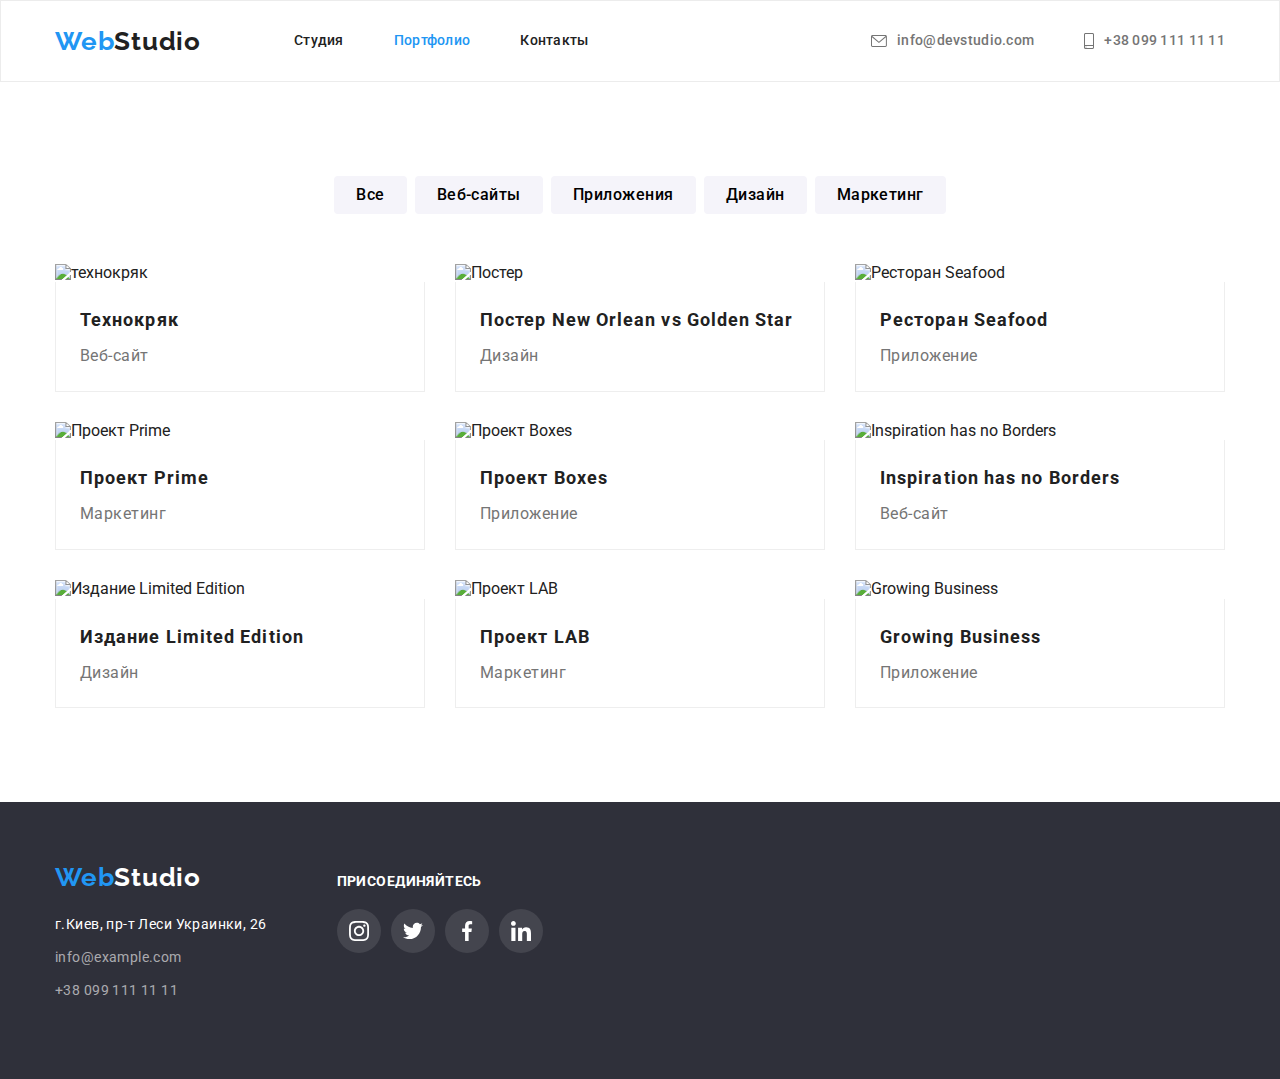
==== commit 5ad8a377: "Добавлена анимация" ====
--- a/portfolio.html
+++ b/portfolio.html
@@ -23,15 +23,26 @@
           <a href="./index.html" class="logo">Web<span class="logo-header-color">Studio</span></a>
           <ul class="side-nav list">
             <li class="item"><a href="./index.html" class="link">Студия</a></li>
-            <li class="item"><a href="" class="link current">Портфолио</a></li>
+            <li class="item"><a href="" class="link current">Портфолио</a>
+            <div class="current-border"></div></li>
             <li class="item"><a href="" class="link">Контакты</a></li>
           </ul>
         </nav>
         <ul class="contacts-list list">
           <li class="item">
-            <a href="mailto:info@devstudio.com" class="contact-info icon-convert">info@devstudio.com</a>
-          </li>
-          <li class="item"><a href="tel:+380991111111" class="contact-info icon-phone">+38 099 111 11 11</a></li>
+            <a href="mailto:info@devstudio.com" class="contact-info">
+              <svg class="heder-icon" width="16" height="12">
+                <use href="./image/sprite.svg#icon-envelope"></use>
+              </svg>
+              info@devstudio.com</a>
+          </li>
+          <li class="item">
+            <a href="tel:+380991111111" class="contact-info">
+              <svg class="heder-icon" width="10" height="16">
+                <use href="./image/sprite.svg#icon-smartphone"></use></svg
+              >+38 099 111 11 11</a
+            >
+          </li>
         </ul>
         </div> 
     </header>
@@ -56,60 +67,123 @@
         </div> -->
         
         <ul class="portfolio-works list">
-          <li class="items">
-            <img class="img" src="./image/тезнокряк-min.jpg" alt="тезнокряк" width="370" />
+          <li class="items">  
+            <div class="thumb">
+            <img src="./image/тезнокряк-min.jpg" alt="технокряк" width="370">                            
+            <p class="label">
+            Ресурс предлагает комплексные предложения с разным уровнем
+            функционала и сервисов. Все это позволит посетителю получить
+            исчерпывающие сведения о компании или частном лице.
+            </p>
+            </div>
             <div class="portfolio-border">
             <h2 class="title">Технокряк</h2>
-            <p class="subtext">Веб-сайт</p></div>   
-          </li>
-          <li class="items">
+            <p class="subtext">Веб-сайт</p></div>
+              
+          </li>
+          <li class="items">
+            <div class="thumb">
             <img class="img" src="./image/neworleanvsg-min.jpg" alt="Постер" width="370" />
+            <p class="label">
+            Ресурс предлагает комплексные предложения с разным уровнем
+            функционала и сервисов. Все это позволит посетителю получить
+            исчерпывающие сведения о компании или частном лице.
+            </p>
+            </div>
             <div class="portfolio-border">
             <h2 class="title">Постер New Orlean vs Golden Star</h2>
             <p class="subtext">Дизайн</p></div>
           </li>
           <li class="items">
-            <img class="img" src="./image/seafood-min.jpg" alt="Ресторан Seafood" width="370" />
-            <div class="portfolio-border">
+            <div class="thumb">            
+              <img class="img" src="./image/seafood-min.jpg" alt="Ресторан Seafood" width="370" />
+              <p class="label">
+            Ресурс предлагает комплексные предложения с разным уровнем
+            функционала и сервисов. Все это позволит посетителю получить
+            исчерпывающие сведения о компании или частном лице.
+            </p>   
+            </div>         
+              <div class="portfolio-border">
             <h2 class="title">Ресторан Seafood</h2>
             <p class="subtext">Приложение</p></div>
           </li>
           <li class="items">
+            <div class="thumb">          
             <img class="img" src="./image/prime-min.jpg" alt="Проект Prime" width="370" />
+            <p class="label">
+            Ресурс предлагает комплексные предложения с разным уровнем
+            функционала и сервисов. Все это позволит посетителю получить
+            исчерпывающие сведения о компании или частном лице.
+            </p> 
+             </div>
             <div class="portfolio-border">
             <h2 class="title">Проект Prime</h2>
             <p class="subtext">Маркетинг</p></div>
           </li>
           <li class="items">
+            <div class="thumb">
             <img class="img" src="./image/boxes.jpg" alt="Проект Boxes" width="370" />
+            <p class="label">
+              Ресурс предлагает комплексные предложения с разным уровнем
+              функционала и сервисов. Все это позволит посетителю получить
+              исчерпывающие сведения о компании или частном лице.
+              </p>  
+          </div>
             <div class="portfolio-border">
             <h2 class="title">Проект Boxes</h2>
             <p class="subtext">Приложение</p></div>
           </li>
           <li class="items">
+            <div class="thumb">
             <img class="img"
               src="./image/inspirationhasnoborders-min.jpg"
               alt="Inspiration has no Borders"
-              width="370"
-            />
+              width="370"/>
+              <p class="label">
+              Ресурс предлагает комплексные предложения с разным уровнем
+              функционала и сервисов. Все это позволит посетителю получить
+              исчерпывающие сведения о компании или частном лице.
+              </p>
+          </div>
             <div class="portfolio-border">
             <h2 class="title">Inspiration has no Borders</h2>
             <p class="subtext">Веб-сайт</p></div>
           </li>
           <li class="items">
-            <img class="img" src="./image/limitededition-min.jpg" alt="Издание Limited Edition" width="370" />
-            <div class="portfolio-border">
+            <div class="thumb">            
+              <img class="img" src="./image/limitededition-min.jpg" alt="Издание Limited Edition" width="370" />
+            <p class="label">
+              Ресурс предлагает комплексные предложения с разным уровнем
+              функционала и сервисов. Все это позволит посетителю получить
+              исчерпывающие сведения о компании или частном лице.
+              </p>
+              </div>
+              <div class="portfolio-border">
             <h2 class="title">Издание Limited Edition</h2>
             <p class="subtext">Дизайн</p></div>
           </li>
           <li class="items">
+            <div class="thumb">
             <img class="img" src="./image/lab-min.jpg" alt="Проект LAB" width="370" />
+            <p class="label">
+                Ресурс предлагает комплексные предложения с разным уровнем
+                функционала и сервисов. Все это позволит посетителю получить
+                исчерпывающие сведения о компании или частном лице.
+                </p>  
+            </div>
             <div class="portfolio-border">
             <h2 class="title">Проект LAB</h2>
             <p class="subtext">Маркетинг</p></div>
           </li>
           <li class="items">
+            <div class="thumb">
             <img class="img" src="./image/growingusiness-min.jpg" alt="Growing Business" width="370" />
+            <p class="label">
+                Ресурс предлагает комплексные предложения с разным уровнем
+                функционала и сервисов. Все это позволит посетителю получить
+                исчерпывающие сведения о компании или частном лице.
+            </p> 
+          </div>
             <div class="portfolio-border">
             <h2 class="title">Growing Business</h2>
             <p class="subtext">Приложение</p></div>
@@ -119,20 +193,61 @@
       </section>
     </main>
     <!--footer-->
-    <footer class="footer">
-        <div class="container">
-          <a href="./index.html" class="logo">Web<span class="logocolor">Studio</span></a>
-          <address>
-            <ul class="">
-              <li>
-                <a href="" class="footer-addres">г.Киев, пр-т Леси Украинки, 26</a>
-              </li>
-              <li>
-                <a href="mailto:info@example.com" class="footer-contacts">info@example.com</a>
-              </li>
-              <li><a href="tel:+380991111111" class="footer-contacts">+38 099 111 11 11</a></li>
-            </ul>
-          </address>
-      </footer>
+   <footer class="footer">
+      <div class="container footer-container">
+        <div class="footer-left">
+        <a href="./index.html" class="logo">Web<span class="logocolor">Studio</span></a>
+      <address class="footer-address">
+          <ul class="footer-list">
+            <li class="item">
+              <a href="" class="footer-addres">г.Киев, пр-т Леси Украинки, 26</a>
+            </li>
+            <li class="item">
+              <a href="mailto:info@example.com" class="footer-contacts">info@example.com</a>
+            </li>
+            <li class="item"><a href="tel:+380991111111" class="footer-contacts">+38 099 111 11 11</a>
+            </li>
+          </ul>
+        </div>
+          <div class="footer-social">
+            <h3 class="footer-title">присоединяйтесь</h3>
+              <ul class="footer-socials list">
+                <li class="footer-social-item">
+                  <a href="" class="footer-social-link">
+                    <svg class="footer-svg" width="20" height="20">
+                    <use href="./image/sprite.svg#icon-instagram">
+                    </use>
+                    </svg>
+                  </a>
+                </li>
+                <li class="footer-social-item">
+                  <a href="" class="footer-social-link">
+                    <svg class="footer-svg" width="20" height="20">
+                    <use href="./image/sprite.svg#icon-twitter">
+                    </use>
+                    </svg>
+                  </a>
+                </li>
+                <li class="footer-social-item">
+                  <a href="" class="footer-social-link">
+                    <svg class="footer-svg" width="20" height="20">
+                    <use href="./image/sprite.svg#icon-facebook">
+                    </use>
+                    </svg>
+                  </a>
+                </li>
+                <li class="footer-social-item">
+                  <a href="" class="footer-social-link">
+                    <svg class="footer-svg" width="20" height="20">
+                    <use href="./image/sprite.svg#icon-linkedin">
+                    </use>
+                    </svg>
+                  </a>
+                </li>                                                                          
+              </ul>
+           </div>
+      </address>
+      </div>
+    </footer>
   </body>
 </html>
--- a/CSS/style.css
+++ b/CSS/style.css
@@ -12,6 +12,16 @@
 *::before,
 *::after {
   box-sizing: inherit;}
+p,
+h1,
+h2,
+h3,
+h4,
+h5,
+h6 {
+  margin-top: 0;
+  margin-bottom: 0;
+}
 
 :root {
   --primary-text-color: #212121;
@@ -137,7 +147,9 @@
   line-height: 1.14;
   letter-spacing: 0.02em;
  
-}
+  transition: color 250ms cubic-bezier(0.4, 0, 0.2, 1);
+}
+
 
 
 .contact-info {
@@ -151,6 +163,7 @@
   letter-spacing: 0.02em;
 
   text-decoration: none;
+  transition: color 250ms cubic-bezier(0.4, 0, 0.2, 1);
 }
 
 .contact-info:hover,
@@ -189,7 +202,7 @@
   background-repeat: no-repeat;
   background-position: center;
   background-size: cover;
-  min-width: 1600px;
+  max-width: 1600px;
   height: 600px;
   background-image: linear-gradient(
   to right, rgba(47, 48, 58, 0.4),
@@ -349,6 +362,7 @@
 
 .team-social{
   justify-content: center;
+  margin-top: 16px;
   margin-bottom: 30px;
 
 }
@@ -365,6 +379,7 @@
   background-color: inherit;
   align-items: center;
   justify-content: center;
+  transition: background-color 250ms cubic-bezier(0.4, 0, 0.2, 1);
 }
 .social-link:hover, 
 .social-link:focus {
@@ -382,6 +397,8 @@
   width: 20px;
   height: 20px;
   fill: #AFB1B8;
+
+  transition: fill 250ms cubic-bezier(0.4, 0, 0.2, 1);
 }
 
 
@@ -408,9 +425,7 @@
   width: 170px;
   height: 92px; 
 }
-.clients-link:hover{
-border-color: #2196f3;
-}
+
 
 .clients-link{
   display: flex;
@@ -420,6 +435,8 @@
   border-radius: 4px;
   justify-content: center;
   align-items: center;   
+
+  transition: border-color 250ms cubic-bezier(0.4, 0, 0.2, 1);
 }
 
 
@@ -443,13 +460,57 @@
   width: 106px;
   height: 60px;
   fill: #AFB1B8;
+
+  transition: fill 250ms cubic-bezier(0.4, 0, 0.2, 1);
 }
 
 /*----------------- Footer------------ */
+.logo {
+  color: #2196F3;
+
+  font-family: 'Raleway';
+  font-weight: 700;
+  font-size: 26px;
+  line-height: 1.19;
+  letter-spacing: 0.03em;
+
+  text-decoration: none;
+}
+
+.logocolor {
+  color: var(--button-color-white);
+
+  font-family: 'Raleway';
+  font-weight: 700;
+  font-size: 26px;
+  line-height: 1.19;
+  letter-spacing: 0.03em;
+
+  text-decoration: none;
+}
 .footer {
-  
+  padding: 60px 0;
   background-color: #2F303A;
 }
+.footer-container{
+  display: flex;
+  align-items: baseline;
+}
+
+.footer-address{
+  margin-top: 20px;
+  font-style: normal;
+}
+.footer-list{
+  padding: 0;
+}
+.footer-list .item{
+  margin-top: 9px;
+}
+.footer-list .item:first-child{
+  margin-top: 0;
+}
+
 .footer-contacts {
   color: rgba(255, 255, 255, 0.6);
  
@@ -461,7 +522,6 @@
 }
 .footer-addres{
   color: var(--button-color-white);
- 
 
   font-weight: 400;
   font-size: 14px;
@@ -469,28 +529,52 @@
   letter-spacing: 0.03em;
   text-decoration: none;
 }
-.logo{
-  color: #2196F3;
-
-  font-family: 'Raleway';
-  font-weight: 700;
-  font-size: 26px;
-  line-height: 1.19;
-  letter-spacing: 0.03em;
-
-  text-decoration: none;
-}
-.logocolor{
-  color: var(--button-color-white);
-
-  font-family: 'Raleway';
-  font-weight: 700;
-  font-size: 26px;
-  line-height: 1.19;
-  letter-spacing: 0.03em;
-
-  text-decoration: none;
-}
+.footer-social{
+  margin-left: 70px;
+}
+.footer-title{
+  font-weight: 700;
+  font-size: 14px;
+  line-height: calc(16 / 14);
+  letter-spacing: 0.03em;
+  text-transform: uppercase;
+
+  color: #FFFFFF;
+  
+}
+.footer-socials{
+  justify-content: center;
+  margin-top: 20px;
+
+}
+.footer-social-item{
+  width: 44px;
+  height: 44px;
+}
+.footer-social-link{
+
+  display: flex;
+  width: 100%;
+  height: 100%;
+  background-color: rgba(255, 255, 255, 0.1);
+  border-radius: 50%;
+  align-items: center;
+  justify-content: center;
+  transition: background-color 250ms cubic-bezier(0.4, 0, 0.2, 1);
+}
+.footer-social-item + .footer-social-item{
+  margin-left: 10px;
+}
+.footer-svg{
+  fill: #FFFFFF;
+}
+.footer-social-link:hover,
+.footer-social-link:focus{
+  background-color: #2196F3;
+}
+
+
+
 
 
 
@@ -529,21 +613,38 @@
   margin-top: 0;
   margin-bottom: 50px;
 
+  
+
   /* padding-top: 0;
   padding-bottom: 50px; */
 }
 .prt-items {
   margin-right: 8px;
+  
 }
 .prt-items:last-child{
   margin-right: 0;
 }
+
+.portfolio-nav .link {
+  cursor: pointer;
+  font-weight: 500;
+  font-size: 16px;
+  line-height: 1.62;
+  letter-spacing: 0.03em;
+  padding: 6px 22px;
+
+  border-radius: 4px;
+  background-color: #F5F4FA;
+  border: 1px transparent;
+
+  transition: background-color 250ms cubic-bezier(0.4, 0, 0.2, 1),box-shadow 250ms cubic-bezier(0.4, 0, 0.2, 1), color 250ms cubic-bezier(0.4, 0, 0.2, 1);
+}
+
 .portfolio-nav .link:hover,
 .portfolio-nav .link:focus{
   box-shadow: 0px 1px 1px rgba(0, 0, 0, 0.12), 0px 4px 4px rgba(0, 0, 0, 0.06), 1px 4px 6px rgba(0, 0, 0, 0.16);
 }
-
-
 
 .portfolio-nav .link:hover,
 .portfolio-nav .link:focus{
@@ -553,19 +654,7 @@
 }
 
 
-.portfolio-nav .link{
-  
-  font-weight: 500;
-  font-size: 16px;
-  line-height: 1.62;
-  letter-spacing: 0.03em;
-  padding: 6px 22px;
-
-  border-radius: 4px;
-  background-color: #F5F4FA;
-  border: 1px transparent;
-  
-}
+
 /*---------------- PORTFOLIO WORKS------------------- */
 .portfolio-works .title{
   font-weight: 700;
@@ -592,6 +681,8 @@
   width: 370px;
   margin-right: 30px;
   margin-bottom: 30px;
+
+  transition: box-shadow 250ms cubic-bezier(0.4, 0, 0.2, 1);
 }
 .portfolio-works .items:hover,
 .portfolio-works .items:focus{
@@ -605,17 +696,37 @@
   margin-bottom: 0;
 }
 
-
-
-/* .side-nav a {
-  color: var(--primary-text-color);
-  text-decoration: none;
-}
-
-
-
-.side-nav .link {
-  font-weight: 500;
-  font-size: 14px;
-  line-height: 1.14;
-  letter-spacing: 0.02em; */+/* thumb */
+.thumb {
+  display: inline-flex;
+  position: relative;
+  overflow: hidden;
+}
+
+.thumb>.label {
+  font-family: 'Roboto';
+  font-weight: 400;
+  font-size: 18px;
+  line-height: 1.56;
+  letter-spacing: 0.03em;
+  background-color: rgba(33, 150, 243, 0.9);
+  color: #EEEEEE;
+  margin: 0;
+
+
+  display: inline-block;
+  position: absolute;
+  /* width: 100%;
+    height: 100%; */
+  padding: 63px 24px;
+  top: 100%;
+  transition: transform 250ms cubic-bezier(0.4, 0, 0.2, 1);
+  ;
+}
+
+.items:hover .label {
+  transform: translateY(-100%);
+}
+/* ---------------------------------- */
+
+
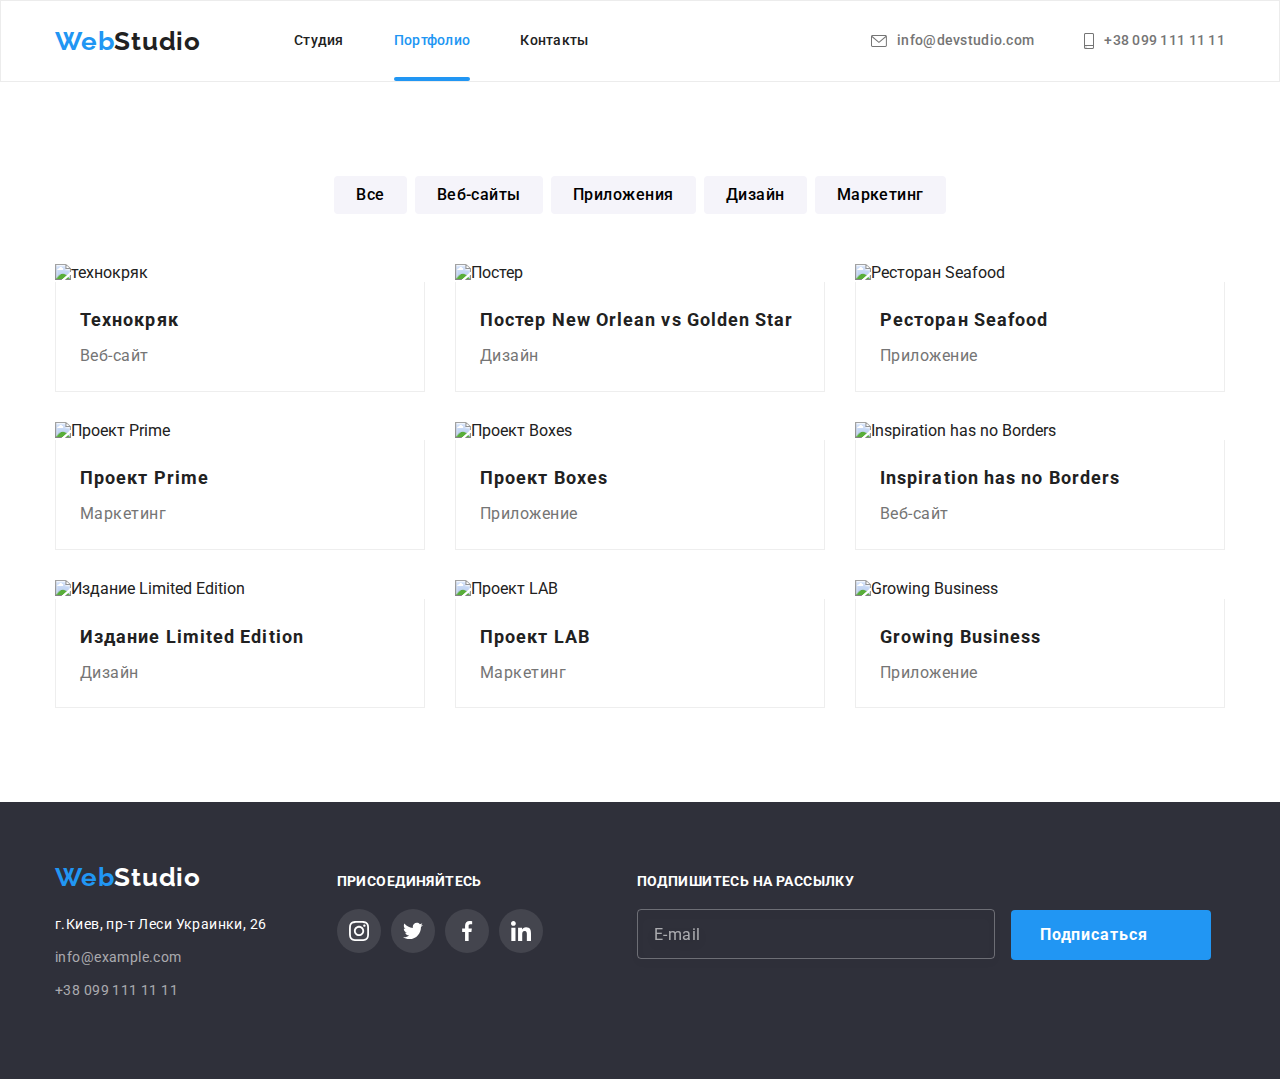
==== commit 06e52f97: "на  21,06" ====
--- a/portfolio.html
+++ b/portfolio.html
@@ -24,7 +24,6 @@
           <ul class="side-nav list">
             <li class="item"><a href="./index.html" class="link">Студия</a></li>
             <li class="item"><a href="" class="link current">Портфолио</a>
-            <div class="current-border"></div></li>
             <li class="item"><a href="" class="link">Контакты</a></li>
           </ul>
         </nav>
@@ -69,7 +68,7 @@
         <ul class="portfolio-works list">
           <li class="items">  
             <div class="thumb">
-            <img src="./image/тезнокряк-min.jpg" alt="технокряк" width="370">                            
+            <img class="img" src="./image/тезнокряк-min.jpg" alt="технокряк" width="370">                            
             <p class="label">
             Ресурс предлагает комплексные предложения с разным уровнем
             функционала и сервисов. Все это позволит посетителю получить
@@ -246,6 +245,17 @@
                 </li>                                                                          
               </ul>
            </div>
+           
+           <div class="mailing-list">
+          <h3 class="footer-title">Подпишитесь на рассылку</h3>
+          <input class="mail-input" type="text" name="mailinglist" placeholder="E-mail">
+          <button class="footer-btn" type="submit">Подписаться
+            <svg class="icon-send" width="24" height="24">
+              <use href="./image/sprite.svg#icon-icon-send"></use>
+            </svg>
+          </button>
+          
+        </div>
       </address>
       </div>
     </footer>
--- a/CSS/style.css
+++ b/CSS/style.css
@@ -68,7 +68,7 @@
   padding: 10px 32px;
   color: var(--button-color-white);
   background-color: var(--fokus-color);
-  border-color: 1px solid transparent;
+  border: 1px transparent;
 
   min-width: 136px;
   font-weight: 700;
@@ -77,6 +77,7 @@
   letter-spacing: 0.06em;
   text-decoration: none;
   text-align: center;
+  cursor: pointer;
 }
 .section{
   padding-top: 94px;
@@ -118,7 +119,9 @@
 .side-nav{
   display: flex;
   margin-left: 93px;
+  
   }
+
 
 .side-nav a {
   color: var(--primary-text-color);
@@ -129,7 +132,18 @@
   color: var(--fokus-color);
 }
 .side-nav .link.current {
+  position: relative;
   color: var(--fokus-color);
+}
+.side-nav .link.current::after{
+  content: "";
+    position: absolute;
+    left: 0;
+    bottom: 0;
+    width: 100%;
+    height: 4px;
+    border-radius: 2px;
+    background-color: #2196F3;
 }
 
 .side-nav .item:not(:last-child){
@@ -138,6 +152,7 @@
 }
 
 .side-nav .link {
+  position: relative;
   display: block;
   padding-top: 32px;
   padding-bottom: 32px;
@@ -149,6 +164,22 @@
  
   transition: color 250ms cubic-bezier(0.4, 0, 0.2, 1);
 }
+.item .link::after {
+  content: "";
+  position: absolute;
+  left: 0;
+  bottom: 0;
+  display: block;
+  width: 0;
+  height: 4px;
+  border-radius: 2px; 
+  background-color: #2196F3;
+
+  transition: width 250ms cubic-bezier(0.4, 0, 0.2, 1) ;
+}
+.item:hover .link::after{
+  width: 100%;
+}
 
 
 
@@ -187,6 +218,8 @@
 .contacts-list .item + .item {
   margin-left: 50px;
 }
+
+
 
 
 /* -------------------HERO-------------------- */
@@ -291,7 +324,10 @@
 }
 .container .items{
   margin-right: 30px;
-}
+ 
+}
+
+
 
 .container .items:nth-child(3n){
   margin-right: 0;
@@ -307,6 +343,33 @@
   text-align: center;
   letter-spacing: 0.03em;
   }
+.thumb-doing{
+  display: inline-flex;
+  position: relative;
+ 
+
+}
+.thumb-doing > .doing-label{
+  display: flex;
+
+  font-weight: 700;
+  font-size: 14px;
+  line-height: 1.14;
+  /* text-align: center; */
+  letter-spacing: 0.03em;
+  color: #FFFFFF;
+  background-color: rgba(47, 48, 58, 0.8);
+  text-transform: uppercase;
+  align-items: center;
+  justify-content: center;
+  position: absolute;
+
+  width: 100%;
+  height: 70px;
+  
+ 
+  bottom: 0;
+}
 
 
 
@@ -573,6 +636,267 @@
   background-color: #2196F3;
 }
 
+.mailing-list{
+  margin-left: 94px;
+}
+
+.mail-input{
+  width: 358px;
+  height: 50px;
+  background-color: transparent;
+  border: 1px solid rgba(255, 255, 255, 0.3);
+  filter: drop-shadow(0px 4px 4px rgba(0, 0, 0, 0.15));
+  border-radius: 4px;
+  margin-top: 20px;
+  margin-right: 12px;
+  padding-left: 16px;
+  padding-right: 16px;
+  color: #FFFFFF;
+  outline: none;
+  
+}
+
+.mail-input::placeholder{
+  font-size: 16px;
+  line-height: calc(20 / 16);
+  display: flex;
+  align-items: center;
+  letter-spacing: 0.03em;
+  color: rgba(255, 255, 255, 0.6);
+}
+.footer-btn{
+  position: relative;
+  border-radius: 4px;
+  color: var(--button-color-white);
+  background-color: var(--fokus-color);
+  border: 1px transparent;
+  min-width: 200px;
+  min-height: 50px;
+  font-weight: 700;
+  font-size: 16px;
+  line-height: 1.87;
+  letter-spacing: 0.06em;
+  text-decoration: none;
+ 
+  cursor: pointer;
+  display:inline-flex;
+  justify-content: space-between;
+  align-items: center;
+  padding-left: 29px;
+
+ 
+
+
+}
+.icon-send{
+  position: absolute;
+  top: 50%;
+  right: 28px;
+  transform: translateY(-50%);
+
+
+}
+
+/* ----------------MODAL-------------------------- */
+
+.backgrop{
+  position: fixed;
+  background-color: rgba(0, 0, 0, 0.2);
+  width: 100vw;
+  height: 100vh;
+  top: 0;
+  display: flex;
+    align-items: center;
+    justify-content: center;
+
+    transition: opacity 250ms cubic-bezier(0.4, 0, 0.2, 1), visibility 250ms cubic-bezier(0.4, 0, 0.2, 1);
+}
+
+.modal{
+  position: relative;
+  padding: 40px;
+  width: 528px;
+  min-height: 581px;
+  background-color: #FFFFFF;
+  box-shadow: 0px 1px 3px rgba(0, 0, 0, 0.12), 0px 1px 1px rgba(0, 0, 0, 0.14), 0px 2px 1px rgba(0, 0, 0, 0.2);
+  border-radius: 4px;
+  transform: scale(1);
+  transition: transform 250ms cubic-bezier(0.4, 0, 0.2, 1);
+}
+.backgrop.is-hidden .modal {
+  transform: scale(0);
+}
+
+.close-btn{
+  position: absolute;
+  right: 8px;
+  top: 8px;
+  width: 30px;
+  height: 30px;
+  border-radius: 50%;
+  border: 1px solid rgba(0, 0, 0, 0.1);
+  background-color: inherit;
+  cursor: pointer;
+
+  display: flex;
+  align-items: center;
+  justify-content: center;
+
+  transition: transform 250ms cubic-bezier(0.4, 0, 0.2, 1);
+  
+}
+.close-btn:hover{
+  transform: scale(1.3);
+  fill: var(--fokus-color);
+}
+.backgrop.is-hidden{
+  opacity: 0;
+  visibility: 0;
+  pointer-events: none;
+}
+.close-icon{
+
+}
+/*-----------------------MODAL INPUT----------------- */
+.modal-form{
+  display: block;
+}
+.modal-field{
+  
+  margin-bottom: 10px;
+}
+.input-wrapper{
+  display: block;
+  position: relative;
+}
+.modal-title{
+  font-weight: 700;
+  font-size: 20px;
+  line-height: calc(23 / 20);
+  text-align: center;
+  letter-spacing: 0.03em;
+  
+  color: #212121;
+  margin-bottom: 12px;
+}
+.modal-label{
+
+  font-weight: 400;
+    font-size: 12px;
+    line-height: calc(14 / 12);
+    letter-spacing: 0.01em;
+    color: #757575;
+    margin-bottom: 4px;
+}
+.modal-input{
+  
+  width: 100%;
+  height: 40px;
+  border: 1px solid rgba(33, 33, 33, 0.2);
+  border-radius: 4px;
+  padding-left: 40px;
+  padding-right: 20px;
+  outline: none;
+}
+.modal-input:focus{
+  border-color:var(--fokus-color);
+}
+.modal-input:focus + .input-icon{
+  fill: var(--fokus-color);
+}
+.modal-textarea{
+
+  width: 100%;
+  height: 120px;
+  padding: 12px 16px;
+  border: 1px solid rgba(33, 33, 33, 0.2);
+  border-radius: 4px;
+  resize: none;
+  outline: none;
+}
+.modal-textarea:focus{
+  border-color: var(--fokus-color);
+}
+.modal-textarea::placeholder{
+    display: inline-block;
+    font-weight: 400;
+    font-size: 12px;
+    line-height: calc(14 / 12);
+    letter-spacing: 0.01em;
+    color: rgba(117, 117, 117, 0.5);
+   
+}
+.btn-modal{
+  display: block;
+  width: 200px;
+  height: 50px;
+  margin: 0 auto;
+  cursor: pointer;
+}
+
+.input-icon{
+  position: absolute;
+  top: 50%;
+  left: 12px;
+  transform: translateY(-50%);
+}
+
+.check-text{
+  font-weight: 400;
+  font-size: 14px;
+  line-height: calc(24 / 14);
+  letter-spacing: 0.03em;
+  color: #757575;
+  margin-bottom: 30px;
+  display: inline-block;
+    
+    
+    
+}
+.check-terms{
+  color: var(--fokus-color);
+}
+/* .icon{
+  display: inline-block;
+  width: 16px;
+  height: 16px;
+  border-color: #212121;
+  border-radius: 2px;
+} */
+.check-text span {
+  display: inline-flex;
+  width: 16px;
+  height: 15px;
+  border: 2px solid #212121;
+  border-radius: 3px;
+  margin-right: 6px;
+  align-items: center;
+  justify-content: center;
+  
+}
+
+
+.modal-checkbox:checked + .check-text span{
+  background-color: var(--fokus-color);
+  border: none;
+}
+
+.modal-checkbox{
+      position: absolute;
+        width: 1px;
+        height: 1px;
+        margin: -1px;
+        border: 0;
+        padding: 0;
+        clip: rect(0 0 0 0);
+        overflow: hidden;      
+}
+.checkbox{
+  display: flex;
+  align-items: center;
+  justify-content: center;
+}
+
 
 
 
@@ -583,7 +907,7 @@
 
 
 .portfolio-works .title {
-  /* margin-top: 20px; */
+  
   margin-bottom: 0;
   
   color: var(--primary-text-color);
@@ -697,14 +1021,15 @@
 }
 
 /* thumb */
+
 .thumb {
-  display: inline-flex;
+  display: block;
   position: relative;
   overflow: hidden;
 }
 
 .thumb>.label {
-  font-family: 'Roboto';
+  
   font-weight: 400;
   font-size: 18px;
   line-height: 1.56;
@@ -712,12 +1037,14 @@
   background-color: rgba(33, 150, 243, 0.9);
   color: #EEEEEE;
   margin: 0;
+  
+ 
 
 
   display: inline-block;
   position: absolute;
-  /* width: 100%;
-    height: 100%; */
+  width: 100%;
+  height: 100%;
   padding: 63px 24px;
   top: 100%;
   transition: transform 250ms cubic-bezier(0.4, 0, 0.2, 1);
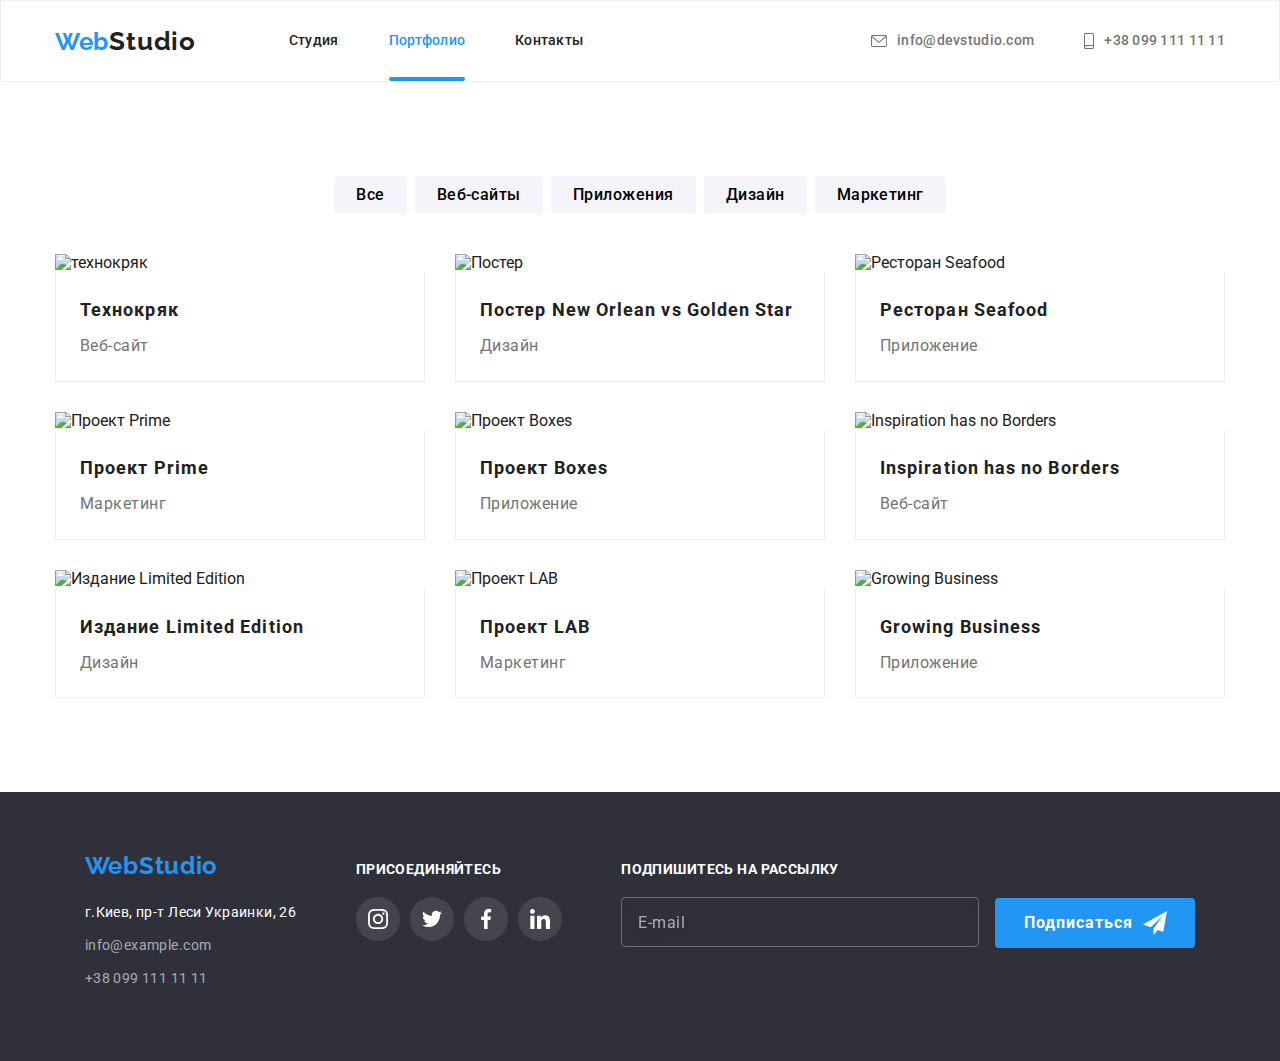
==== commit 95a3d277: "Добавлен адаптив" ====
--- a/portfolio.html
+++ b/portfolio.html
@@ -13,37 +13,89 @@
       rel="stylesheet"
       href="https://cdnjs.cloudflare.com/ajax/libs/modern-normalize/1.1.0/modern-normalize.min.css"
     />
-    <link rel="stylesheet" href="./CSS/style.css" />
+    <!-- <link rel="stylesheet" href="./CSS/style.css" /> -->
+    <link rel="stylesheet" href="./css/main.min.css">
   </head>
   <body>
     <!--Шапка-->
        <header class="header">
-      <div class="container head-nav">
-        <nav class="header-nav">
-          <a href="./index.html" class="logo">Web<span class="logo-header-color">Studio</span></a>
-          <ul class="side-nav list">
-            <li class="item"><a href="./index.html" class="link">Студия</a></li>
-            <li class="item"><a href="" class="link current">Портфолио</a>
+      <div class="container">
+      <nav class="header-nav">
+      <a href="./index.html" class="logo">Web<span class="logo-header-color">Studio</span></a>
+         
+      <button type="button" class="menu-toggle js-open-menu" 
+           aria-expanded="false"
+           aria-controls="mobile-menu">
+              <svg width="40" height="40">
+              <use class="icon-menu" href="./image/sprite.svg#icon-menu_40px"></use>
+              </svg>
+           </button>   
+         
+       
+              
+             <div class="menu">
+             
+        <ul class="side-nav list">
+            <li class="item">
+            <a href="./index.html" class="link">Студия</a>
+            </li>
+            <li class="item"><a href="./portfolio.html" class="link current">Портфолио</a></li>
             <li class="item"><a href="" class="link">Контакты</a></li>
-          </ul>
+        </ul>
         </nav>
         <ul class="contacts-list list">
           <li class="item">
-            <a href="mailto:info@devstudio.com" class="contact-info">
-              <svg class="heder-icon" width="16" height="12">
-                <use href="./image/sprite.svg#icon-envelope"></use>
-              </svg>
-              info@devstudio.com</a>
-          </li>
+          <a href="mailto:info@devstudio.com" class="contact-info">
+            <svg class="heder-icon" width="16" height="12">
+              <use href="./image/sprite.svg#icon-envelope"></use>
+            </svg>
+            info@devstudio.com</a>
+      </li>
           <li class="item">
             <a href="tel:+380991111111" class="contact-info">
               <svg class="heder-icon" width="10" height="16">
                 <use href="./image/sprite.svg#icon-smartphone"></use></svg
-              >+38 099 111 11 11</a
-            >
+              >+38 099 111 11 11</a>
           </li>
         </ul>
-        </div> 
+      </div>
+         
+        <div class="menu-container js-menu-container" id="mobile-menu">
+        
+          <button type="button" class="menu-toggle js-close-menu">
+            <svg width="40" height="40">
+              <use class="icon-menu" href="./image/sprite.svg#icon-close_40px"></use>
+            </svg>
+          </button>
+          <div class="toggle-container">
+            
+            <ul class="mobile-menu">
+              <li class="mobile-list"><a href="/index.html" class="link ">Студия</a></li>
+              <li class="mobile-list"><a href="./portfolio.html" class="link current">Портфолио</a></li>
+              <li class="mobile-list"><a href="" class="link">Контакты</a></li>
+            </ul>
+           
+          
+          
+            <ul class="mobile-contacts">
+              <li class="mobile-list"><a href="tel:+380961111111" class="contacts-tel">+38 096 111 11 11</a></li>
+              <li class="mobile-list"><a href="mailto:info@devstudio.com" class="contacts-mail">info@devstudio.com</a></li>
+            </ul>
+           
+          
+ 
+            <ul class="mobile-social">
+              <li class="mobile-social-list"><a href="" class="social-link">Instagram</a></li>
+              <li class="mobile-social-list"><a href="" class="social-link">Twitter</a></li>
+              <li class="mobile-social-list"><a href="" class="social-link">Facebook</a></li>
+              <li class="mobile-social-list"><a href="" class="social-link">LinkedIn</a></li>
+            </ul>
+          </div>
+          </div>
+      </div>
+      </div>
+        </div>
+
     </header>
 
     <!---------------- portfolio-nav ------------------------->
@@ -57,14 +109,7 @@
             <li class="prt-items"><button class="link">Дизайн</button></li>
             <li class="prt-items"><button class="link">Маркетинг</button></li>
           </ul>
-        <!-- <div class="portfolio-nav list">
-          <button class="link" type="button">Все</button>
-          <button class="link" type="button">Веб-сайты</button>
-          <button class="link" type="button">Приложения</button>
-          <button class="link" type="button">Дизайн</button>
-          <button class="link" type="button">Маркетинг</button>
-        </div> -->
-        
+
         <ul class="portfolio-works list">
           <li class="items">  
             <div class="thumb">
@@ -259,5 +304,12 @@
       </address>
       </div>
     </footer>
+      <script
+      defer
+      src="https://cdnjs.cloudflare.com/ajax/libs/body-scroll-lock/3.1.5/bodyScrollLock.min.js"
+      integrity="sha512-HowizSDbQl7UPEAsPnvJHlQsnBmU2YMrv7KkTBulTLEGz9chfBoWYyZJL+MUO6p/yBuuMO/8jI7O29YRZ2uBlA=="
+      crossorigin="anonymous"
+    ></script>
+    <script src="./js/menu-mobile.js"></script>
   </body>
 </html>
--- a/CSS/style.css
+++ b/CSS/style.css
@@ -211,10 +211,6 @@
   align-items: center;
 }
 
-
- 
-
-
 .contacts-list .item + .item {
   margin-left: 50px;
 }
@@ -396,7 +392,7 @@
   text-align: center;
   letter-spacing: 0.03em;
 }
-.my-team .name-team {
+.my-team .team-list__name {
   margin-top: 30px;
   margin-bottom: 0;
   color: var(--primary-text-color);
@@ -754,9 +750,7 @@
   visibility: 0;
   pointer-events: none;
 }
-.close-icon{
-
-}
+
 /*-----------------------MODAL INPUT----------------- */
 .modal-form{
   display: block;
@@ -937,10 +931,6 @@
   margin-top: 0;
   margin-bottom: 50px;
 
-  
-
-  /* padding-top: 0;
-  padding-bottom: 50px; */
 }
 .prt-items {
   margin-right: 8px;
--- a/css/main.min.css
+++ b/css/main.min.css
@@ -0,0 +1 @@
+html{-webkit-box-sizing:border-box;box-sizing:border-box}*,*::before,*::after{-webkit-box-sizing:inherit;box-sizing:inherit}p,h1,h2,h3,h4,h5,h6{margin-top:0;margin-bottom:0}body{color:var(--primary-text-color);background-color:#fff;font-family:Roboto,sans-serif}ul{list-style:none}img{display:block;width:100%;height:auto}:root{--primary-text-color: #212121;--title-text-color: #757575;--fokus-color: #2196f3;--button-color-white: #ffffff}.container{margin:0 auto;width:100%;padding-left:15px;padding-right:15px}@media screen and (min-width: 480px){.container{width:480px}}@media screen and (min-width: 768px){.container{width:768px}}@media screen and (min-width: 768px)and (min-width: 1200px){.container{width:1200px}}.list{padding:0;margin:0}.title{margin-top:0;margin-bottom:0}.button{display:inline-block;border-radius:4px;padding:10px 32px;color:var(--button-color-white);background-color:var(--fokus-color);border:1px rgba(0,0,0,0);min-width:136px;font-weight:700;font-size:16px;line-height:1.87;letter-spacing:.06em;text-decoration:none;text-align:center;cursor:pointer}.section{padding-top:60px;padding-bottom:60px}@media screen and (min-width: 1200px){.section{padding-top:94px;padding-bottom:94px}}.header{border:1px solid #ececec}.header .container{display:-webkit-box;display:-ms-flexbox;display:flex;-webkit-box-align:center;-ms-flex-align:center;align-items:center}.header-nav{display:-webkit-box;display:-ms-flexbox;display:flex;-webkit-box-align:center;-ms-flex-align:center;align-items:center}.header{position:relative}.header .container{display:-webkit-box;display:-ms-flexbox;display:flex;-webkit-box-align:center;-ms-flex-align:center;align-items:center;min-width:60px}.logo{color:#2196f3;font-family:"Raleway";font-weight:700;font-size:26px;line-height:1.19;letter-spacing:.03em;text-decoration:none}@media screen and (min-width: 480px){.logo{font-size:24px;padding:16px 0px}}.logo-header-color{color:var(--primary-text-color);font-family:"Raleway";font-weight:700;font-size:26px;line-height:1.19;letter-spacing:.03em;text-decoration:none}@media screen and (max-width: 480px)and (max-width: 1199px){.logo-header-color{font-size:24px}}.icon-menu:hover,.icon-menu:focus{fill:#2196f3}.icon-close:hover,.icon-close:focus{fill:#2196f3}.menu{display:-webkit-box;display:-ms-flexbox;display:flex;padding:0;margin:0;list-style:none}@media(max-width: 767px){.menu{display:none}}.side-nav{display:-webkit-box;display:-ms-flexbox;display:flex;margin-left:93px;-webkit-box-pack:justify;-ms-flex-pack:justify;justify-content:space-between}.side-nav .link:hover,.side-nav .link:focus{color:var(--fokus-color)}@media screen and (min-width: 768px)and (max-width: 1199px){.side-nav{margin-left:88px}}.side-nav .item:not(:last-child){margin-right:50px}.side-nav a{color:var(--primary-text-color);text-decoration:none}.side-nav .link.current{position:relative;color:var(--fokus-color)}.side-nav .link.current::after{content:"";position:absolute;left:0;bottom:0;width:100%;height:4px;border-radius:2px;background-color:#2196f3}.side-nav .link{position:relative;display:block;padding-top:32px;padding-bottom:32px;font-weight:500;font-size:14px;line-height:1.14;letter-spacing:.02em;-webkit-transition:color 250ms cubic-bezier(0.4, 0, 0.2, 1);transition:color 250ms cubic-bezier(0.4, 0, 0.2, 1)}.item .link::after{content:"";position:absolute;left:0;bottom:0;display:block;width:0;height:4px;border-radius:2px;background-color:#2196f3;-webkit-transition:width 250ms cubic-bezier(0.4, 0, 0.2, 1);transition:width 250ms cubic-bezier(0.4, 0, 0.2, 1)}.item:hover .link::after{width:100%}.contact-info{display:-webkit-box;display:-ms-flexbox;display:flex;-webkit-box-align:center;-ms-flex-align:center;align-items:center;color:var(--title-text-color);list-style:none;font-weight:500;font-size:14px;line-height:1.14;letter-spacing:.02em;text-decoration:none;-webkit-transition:color 250ms cubic-bezier(0.4, 0, 0.2, 1);transition:color 250ms cubic-bezier(0.4, 0, 0.2, 1)}.contact-info:hover,.contact-info:focus{color:var(--fokus-color)}@media screen and (min-width: 768px)and (max-widrh: 1199px){.contact-info{font-size:12px}}.heder-icon{margin-right:10px;fill:currentColor}.contacts-list{display:-webkit-inline-box;display:-ms-inline-flexbox;display:inline-flex;margin-left:auto;-webkit-box-align:center;-ms-flex-align:center;align-items:center}@media screen and (min-width: 768px)and (max-width: 1199px){.contacts-list{display:inline-block}}@media(max-width: 767px){.contacts-list{display:none}}.contacts-list .item+.item{margin-left:50px}@media screen and (min-width: 768px)and (max-width: 1199px){.contacts-list .item+.item{margin-left:0}}@media screen and (min-width: 768px)and (max-width: 1199px){.contacts-list .item:not(:last-child){margin-bottom:10px}}.hero{padding-top:200px;padding-bottom:200px;text-align:center;margin-left:auto;margin-right:auto;background-repeat:no-repeat;background-position:center;background-size:cover;max-width:1600px;height:600px;background-image:-webkit-gradient(linear, left top, right top, from(rgba(47, 48, 58, 0.4)), to(rgba(47, 48, 58, 0.4))),url(../image/prew.jpg);background-image:linear-gradient(to right, rgba(47, 48, 58, 0.4), rgba(47, 48, 58, 0.4)),url(../image/prew.jpg);background-color:#c4c4c4}.hero__title{margin-top:0;margin-bottom:30px;color:var(--button-color-white);font-weight:900;font-size:44px;line-height:1.36;text-align:center;letter-spacing:.06em;text-transform:uppercase}@media screen and (max-width: 1199px){.hero__title{font-size:26px;margin-bottom:30px}}@media screen and (min-width: 768px){.features-list{display:-webkit-box;display:-ms-flexbox;display:flex;-ms-flex-wrap:wrap;flex-wrap:wrap;margin:-15px}}.features-list__box{display:-webkit-box;display:-ms-flexbox;display:flex;width:100%;height:120px;border-radius:4px;background-color:#f5f4fa;-webkit-box-align:center;-ms-flex-align:center;align-items:center;-webkit-box-pack:center;-ms-flex-pack:center;justify-content:center;margin-bottom:30px}.features-list__items{width:100%}@media screen and (max-width: 767px){.features-list__items:not(:last-child){margin-bottom:30px}}@media screen and (min-width: 768px){.features-list__items{display:-webkit-box;display:-ms-flexbox;display:flex;-ms-flex-wrap:wrap;flex-wrap:wrap;width:calc((100% - 60px)/2);margin:15px}}@media screen and (min-width: 1200px){.features-list__items{width:calc((100% - 120px)/4);margin:15px}}.features-list__title{margin-top:0;margin-bottom:10px;color:var(--primary-text-color);font-weight:700;font-size:14px;line-height:1.14;letter-spacing:.03em;text-transform:uppercase}@media screen and (min-width: 480px){.features-list__title{text-align:center}}.features-list__paragraf{margin-top:0;margin-bottom:0;color:var(--title-text-color);font-weight:400;font-size:14px;line-height:1.71;letter-spacing:.03em}.doing{padding-top:0}@media screen and (max-width: 1199px){.doing{display:none}}.doing .list{display:-webkit-box;display:-ms-flexbox;display:flex}.container .items:nth-child(3n){margin-right:0}@media screen and (min-width: 1200px){.container .items{margin-right:30px}}.doing .title{margin-top:0;margin-bottom:50px;color:var(--primary-text-color);font-weight:700;font-size:36px;line-height:1.17;text-align:center;letter-spacing:.03em}.thumb-doing{display:-webkit-inline-box;display:-ms-inline-flexbox;display:inline-flex;position:relative}.thumb-doing>.doing-label{display:-webkit-box;display:-ms-flexbox;display:flex;font-weight:700;font-size:14px;line-height:1.14;letter-spacing:.03em;color:#fff;background-color:rgba(47,48,58,.8);text-transform:uppercase;-webkit-box-align:center;-ms-flex-align:center;align-items:center;-webkit-box-pack:center;-ms-flex-pack:center;justify-content:center;position:absolute;width:100%;height:70px;bottom:0}.my-team{background-color:#f5f4fa}@media screen and (min-width: 768px){.team-list{display:-webkit-box;display:-ms-flexbox;display:flex;-ms-flex-wrap:wrap;flex-wrap:wrap;margin:-15px}}@media screen and (min-width: 1200px){.team-list{margin:-15px}}.team-list__items{width:100%;background-color:#fff}@media screen and (max-width: 767px){.team-list__items:not(:last-child){margin-bottom:30px}}@media screen and (min-width: 768px){.team-list__items{width:calc((100% - 60px)/2);margin:15px}}@media screen and (min-width: 1200px){.team-list__items{width:calc((100% - 120px)/4);margin:15px}}.team-list_shadow{-webkit-box-shadow:0px 1px 3px rgba(0,0,0,.12),0px 1px 1px rgba(0,0,0,.14),0px 2px 1px rgba(0,0,0,.2);box-shadow:0px 1px 3px rgba(0,0,0,.12),0px 1px 1px rgba(0,0,0,.14),0px 2px 1px rgba(0,0,0,.2);border-radius:0px 0px 4px 4px}.team-list__content{padding:30px 0 24px 0}@media screen and (min-width: 1200px){.team-list__content{padding:30px 0 30px 0}}.my-team__title{margin-top:0;margin-bottom:50px;color:var(--primary-text-color);font-weight:700;font-size:36px;line-height:1.17;text-align:center;letter-spacing:.03em}@media screen and (max-width: 1199px){.my-team__title{margin-bottom:30px}}.team-list__name{margin-bottom:10px;color:var(--primary-text-color);font-weight:500;font-size:16px;line-height:1.18;text-align:center;letter-spacing:.03em}.team-list__subtext{margin-bottom:16px;color:var(--title-text-color);font-weight:400;font-size:16px;line-height:1.18x;text-align:center;letter-spacing:.03em}.team-social{display:-webkit-box;display:-ms-flexbox;display:flex;-webkit-box-pack:center;-ms-flex-pack:center;justify-content:center}.social-item{width:44px;height:44px}.social-link{display:-webkit-box;display:-ms-flexbox;display:flex;width:100%;height:100%;border-radius:50%;background-color:inherit;-webkit-box-align:center;-ms-flex-align:center;align-items:center;-webkit-box-pack:center;-ms-flex-pack:center;justify-content:center;-webkit-transition:background-color 250ms cubic-bezier(0.4, 0, 0.2, 1);transition:background-color 250ms cubic-bezier(0.4, 0, 0.2, 1)}.social-link:hover,.social-link:focus{background-color:#2196f3}.social-item+.social-item{margin-left:10px}.social-icon{width:20px;height:20px;fill:#afb1b8;-webkit-transition:fill 250ms cubic-bezier(0.4, 0, 0.2, 1);transition:fill 250ms cubic-bezier(0.4, 0, 0.2, 1)}.social-link:hover .social-icon,.social-link:focus .social-icon{fill:#fff}@media screen and (min-width: 480px){.client-list{display:-webkit-box;display:-ms-flexbox;display:flex;-ms-flex-wrap:wrap;flex-wrap:wrap;margin:-15px}}.section__title{margin-top:0;margin-bottom:50px;color:var(--primary-text-color);font-weight:700;font-size:24px;line-height:1.16;text-align:center;letter-spacing:.03em}@media screen and (min-width: 480px){.section__title{font-size:28px;margin-bottom:30px}}@media screen and (min-width: 1200px){.section__title{font-size:36px;margin-bottom:50px}}.client-list__item{width:100%;height:80px;margin-bottom:5px}@media screen and (min-width: 480px){.client-list__item{width:210px;height:92px;margin:15px}}@media screen and (min-width: 1200px){.client-list__item{margin:15px}}@media screen and (min-width: 1200px){.client-list__item{width:170px;height:92px;margin:15px}}.client-list__link{display:-webkit-box;display:-ms-flexbox;display:flex;width:100%;height:100%;border:1px solid #afb1b8;border-radius:4px;-webkit-box-pack:center;-ms-flex-pack:center;justify-content:center;-webkit-box-align:center;-ms-flex-align:center;align-items:center;-webkit-transition:border-color 250ms cubic-bezier(0.4, 0, 0.2, 1);transition:border-color 250ms cubic-bezier(0.4, 0, 0.2, 1)}.client-list__link:hover,.client-list__link:focus{border-color:#2196f3}.client-list__link:hover .client-list__img,.client-list__link:focus .client-list__img{fill:#2196f3}.client-list__img{width:106px;height:60px;fill:#afb1b8;-webkit-transition:fill 250ms cubic-bezier(0.4, 0, 0.2, 1);transition:fill 250ms cubic-bezier(0.4, 0, 0.2, 1)}.footer{padding:60px 0;background-color:#2f303a}.footer-container{-webkit-box-align:baseline;-ms-flex-align:baseline;align-items:baseline}@media screen and (min-width: 768px){.footer-container{display:-webkit-box;display:-ms-flexbox;display:flex;-ms-flex-wrap:wrap;flex-wrap:wrap;-ms-flex-pack:distribute;justify-content:space-around}}@media screen and (max-width: 1199px){.footer-left{text-align:center;margin-bottom:60px}}.footer-left__logo{color:#2196f3;font-family:"Raleway";font-weight:700;font-size:26px;line-height:1.19;letter-spacing:.03em;text-decoration:none}.footer-left__logo_logocolor{color:var(--button-color-white);font-family:"Raleway";font-weight:700;font-size:26px;line-height:1.19;letter-spacing:.03em;text-decoration:none}.footer-address{margin-top:20px;font-style:normal}.footer-list{padding:0;margin:0}.footer-list .item{margin-top:9px}.footer-list .item:first-child{margin-top:0}.footer-contacts{color:rgba(255,255,255,.6);font-weight:400;font-size:14px;line-height:1.71;letter-spacing:.03em;text-decoration:none}.footer-addres{color:var(--button-color-white);font-weight:400;font-size:14px;line-height:1.71;letter-spacing:.03em;text-decoration:none}.footer-social{margin-bottom:60px}.footer-title{font-weight:700;font-size:14px;line-height:1.1428571429;letter-spacing:.03em;text-transform:uppercase;text-align:start;color:#fff}@media screen and (max-width: 1199px){.footer-title{text-align:center}}.footer-socials{display:-webkit-box;display:-ms-flexbox;display:flex;-webkit-box-pack:center;-ms-flex-pack:center;justify-content:center;margin-top:20px}.footer-social-item{width:44px;height:44px}.footer-social-link{display:-webkit-box;display:-ms-flexbox;display:flex;width:100%;height:100%;background-color:rgba(255,255,255,.1);border-radius:50%;-webkit-box-align:center;-ms-flex-align:center;align-items:center;-webkit-box-pack:center;-ms-flex-pack:center;justify-content:center;-webkit-transition:background-color 250ms cubic-bezier(0.4, 0, 0.2, 1);transition:background-color 250ms cubic-bezier(0.4, 0, 0.2, 1)}.footer-social-link:hover,.footer-social-link:focus{background-color:#2196f3}.footer-social-item+.footer-social-item{margin-left:10px}.footer-svg{fill:#fff}.mailing-list{text-align:center}.mail-input{width:358px;height:50px;background-color:rgba(0,0,0,0);border:1px solid rgba(255,255,255,.3);-webkit-filter:drop-shadow(0px 4px 4px rgba(0, 0, 0, 0.15));filter:drop-shadow(0px 4px 4px rgba(0, 0, 0, 0.15));border-radius:4px;margin-top:20px;margin-right:12px;padding-left:16px;padding-right:16px;color:#fff;outline:none}.mail-input::-webkit-input-placeholder{font-size:16px;line-height:1.25;display:-webkit-box;display:flex;-webkit-box-align:center;align-items:center;letter-spacing:.03em;color:rgba(255,255,255,.6)}.mail-input::-moz-placeholder{font-size:16px;line-height:1.25;display:flex;align-items:center;letter-spacing:.03em;color:rgba(255,255,255,.6)}.mail-input:-ms-input-placeholder{font-size:16px;line-height:1.25;display:-ms-flexbox;display:flex;-ms-flex-align:center;align-items:center;letter-spacing:.03em;color:rgba(255,255,255,.6)}.mail-input::-ms-input-placeholder{font-size:16px;line-height:1.25;display:-ms-flexbox;display:flex;-ms-flex-align:center;align-items:center;letter-spacing:.03em;color:rgba(255,255,255,.6)}.mail-input::placeholder{font-size:16px;line-height:1.25;display:-webkit-box;display:-ms-flexbox;display:flex;-webkit-box-align:center;-ms-flex-align:center;align-items:center;letter-spacing:.03em;color:rgba(255,255,255,.6)}@media screen and (max-width: 1199px){.mail-input{width:100%;margin-bottom:20px}}.footer-btn{position:relative;border-radius:4px;color:var(--button-color-white);background-color:var(--fokus-color);border:1px rgba(0,0,0,0);min-width:200px;min-height:50px;font-weight:700;font-size:16px;line-height:1.87;letter-spacing:.06em;text-decoration:none;cursor:pointer;display:-webkit-inline-box;display:-ms-inline-flexbox;display:inline-flex;-webkit-box-pack:justify;-ms-flex-pack:justify;justify-content:space-between;-webkit-box-align:center;-ms-flex-align:center;align-items:center;padding-left:29px}.icon-send{position:absolute;top:50%;right:28px;-webkit-transform:translateY(-50%);transform:translateY(-50%)}.backgrop{position:fixed;background-color:rgba(0,0,0,.2);width:100vw;height:100vh;top:0;display:-webkit-box;display:-ms-flexbox;display:flex;-webkit-box-align:center;-ms-flex-align:center;align-items:center;-webkit-box-pack:center;-ms-flex-pack:center;justify-content:center;overflow-y:scroll;-webkit-transition:opacity 250ms cubic-bezier(0.4, 0, 0.2, 1),visibility 250ms cubic-bezier(0.4, 0, 0.2, 1);transition:opacity 250ms cubic-bezier(0.4, 0, 0.2, 1),visibility 250ms cubic-bezier(0.4, 0, 0.2, 1)}.backgrop.modal{-webkit-transform:scale(0);transform:scale(0);overflow-y:scroll}.backgrop.is-hidden{opacity:0;visibility:0;pointer-events:none}.modal{position:relative;padding:40px;width:528px;min-height:581px;background-color:#fff;-webkit-box-shadow:0px 1px 3px rgba(0,0,0,.12),0px 1px 1px rgba(0,0,0,.14),0px 2px 1px rgba(0,0,0,.2);box-shadow:0px 1px 3px rgba(0,0,0,.12),0px 1px 1px rgba(0,0,0,.14),0px 2px 1px rgba(0,0,0,.2);border-radius:4px;-webkit-transform:scale(1);transform:scale(1);-webkit-transition:-webkit-transform 250ms cubic-bezier(0.4, 0, 0.2, 1);transition:-webkit-transform 250ms cubic-bezier(0.4, 0, 0.2, 1);transition:transform 250ms cubic-bezier(0.4, 0, 0.2, 1);transition:transform 250ms cubic-bezier(0.4, 0, 0.2, 1), -webkit-transform 250ms cubic-bezier(0.4, 0, 0.2, 1)}@media screen and (max-width: 1199px){.modal{width:450px;min-height:609px}}.close-btn{position:absolute;right:8px;top:8px;width:30px;height:30px;border-radius:50%;border:1px solid rgba(0,0,0,.1);background-color:inherit;cursor:pointer;display:-webkit-box;display:-ms-flexbox;display:flex;-webkit-box-align:center;-ms-flex-align:center;align-items:center;-webkit-box-pack:center;-ms-flex-pack:center;justify-content:center;-webkit-transition:-webkit-transform 250ms cubic-bezier(0.4, 0, 0.2, 1);transition:-webkit-transform 250ms cubic-bezier(0.4, 0, 0.2, 1);transition:transform 250ms cubic-bezier(0.4, 0, 0.2, 1);transition:transform 250ms cubic-bezier(0.4, 0, 0.2, 1), -webkit-transform 250ms cubic-bezier(0.4, 0, 0.2, 1)}.close-btn:hover{-webkit-transform:scale(1.3);transform:scale(1.3);fill:var(--fokus-color)}.modal-form{display:block}.modal-field{margin-bottom:10px}.input-wrapper{display:block;position:relative}.modal-title{font-weight:700;font-size:20px;line-height:1.15;text-align:center;letter-spacing:.03em;color:#212121;margin-bottom:12px}.modal-label{font-weight:400;font-size:12px;line-height:1.1666666667;letter-spacing:.01em;color:#757575;margin-bottom:4px}.modal-input{width:100%;height:40px;border:1px solid rgba(33,33,33,.2);border-radius:4px;padding-left:40px;padding-right:20px;outline:none}.modal-input:focus{border-color:var(--fokus-color)}.modal-input:focus+.input-icon{fill:var(--fokus-color)}.modal-textarea{width:100%;height:120px;padding:12px 16px;border:1px solid rgba(33,33,33,.2);border-radius:4px;resize:none;outline:none}.modal-textarea:focus{border-color:var(--fokus-color)}.modal-textarea::-webkit-input-placeholder{display:inline-block;font-weight:400;font-size:12px;line-height:1.1666666667;letter-spacing:.01em;color:rgba(117,117,117,.5)}.modal-textarea::-moz-placeholder{display:inline-block;font-weight:400;font-size:12px;line-height:1.1666666667;letter-spacing:.01em;color:rgba(117,117,117,.5)}.modal-textarea:-ms-input-placeholder{display:inline-block;font-weight:400;font-size:12px;line-height:1.1666666667;letter-spacing:.01em;color:rgba(117,117,117,.5)}.modal-textarea::-ms-input-placeholder{display:inline-block;font-weight:400;font-size:12px;line-height:1.1666666667;letter-spacing:.01em;color:rgba(117,117,117,.5)}.modal-textarea::placeholder{display:inline-block;font-weight:400;font-size:12px;line-height:1.1666666667;letter-spacing:.01em;color:rgba(117,117,117,.5)}.btn-modal{display:block;width:200px;height:50px;margin:0 auto;cursor:pointer}.input-icon{position:absolute;top:50%;left:12px;-webkit-transform:translateY(-50%);transform:translateY(-50%)}.check-text{font-weight:400;font-size:14px;line-height:1.7142857143;letter-spacing:.03em;color:#757575;margin-bottom:30px;display:inline-block}@media screen and (max-width: 1199px){.check-text{font-size:12px}}.check-terms{color:var(--fokus-color)}.check-text span{display:-webkit-inline-box;display:-ms-inline-flexbox;display:inline-flex;width:16px;height:15px;border:2px solid #212121;border-radius:3px;margin-right:6px;-webkit-box-align:center;-ms-flex-align:center;align-items:center;-webkit-box-pack:center;-ms-flex-pack:center;justify-content:center}.modal-checkbox{position:absolute;width:1px;height:1px;margin:-1px;border:0;padding:0;clip:rect(0 0 0 0);overflow:hidden}.modal-checkbox:checked+.check-text span{background-color:var(--fokus-color);border:none}.checkbox{display:-webkit-box;display:-ms-flexbox;display:flex;-webkit-box-align:center;-ms-flex-align:center;align-items:center;-webkit-box-pack:center;-ms-flex-pack:center;justify-content:center}.portfolio-works .title{margin-bottom:0;color:var(--primary-text-color);font-weight:700;font-size:18px;line-height:2;letter-spacing:.06em}.portfolio-works .subtext{margin-top:4px;margin-bottom:0;color:var(--title-text-color);font-weight:400;font-size:16px;line-height:1.8;letter-spacing:.03em}.portfolio-nav{display:-webkit-box;display:-ms-flexbox;display:flex;margin-top:0;margin-bottom:50px}@media screen and (min-width: 480px){.portfolio-nav{-ms-flex-wrap:wrap;flex-wrap:wrap;-webkit-box-pack:start;-ms-flex-pack:start;justify-content:start;margin-bottom:40px}}@media screen and (min-width: 768px){.portfolio-nav{-webkit-box-align:center;-ms-flex-align:center;align-items:center;-webkit-box-pack:center;-ms-flex-pack:center;justify-content:center}}@media screen and (min-width: 768px)and (max-width: 1199px){.portfolio-nav{margin-bottom:14px}}.prt-items{margin-right:8px}.prt-items:last-child{margin-right:0}@media screen and (max-width: 767px){.prt-items:nth-child(3){margin-right:0}}@media screen and (min-width: 480px){.prt-items{margin-right:8px}}@media screen and (max-width: 767px){.prt-items:nth-last-child(-n+2){margin-top:10px}}.portfolio-nav .link{cursor:pointer;font-weight:500;font-size:16px;line-height:1.62;letter-spacing:.03em;padding:6px 22px;border-radius:4px;background-color:#f5f4fa;border:1px rgba(0,0,0,0);-webkit-transition:background-color 250ms cubic-bezier(0.4, 0, 0.2, 1),color 250ms cubic-bezier(0.4, 0, 0.2, 1),-webkit-box-shadow 250ms cubic-bezier(0.4, 0, 0.2, 1);transition:background-color 250ms cubic-bezier(0.4, 0, 0.2, 1),color 250ms cubic-bezier(0.4, 0, 0.2, 1),-webkit-box-shadow 250ms cubic-bezier(0.4, 0, 0.2, 1);transition:background-color 250ms cubic-bezier(0.4, 0, 0.2, 1),box-shadow 250ms cubic-bezier(0.4, 0, 0.2, 1),color 250ms cubic-bezier(0.4, 0, 0.2, 1);transition:background-color 250ms cubic-bezier(0.4, 0, 0.2, 1),box-shadow 250ms cubic-bezier(0.4, 0, 0.2, 1),color 250ms cubic-bezier(0.4, 0, 0.2, 1),-webkit-box-shadow 250ms cubic-bezier(0.4, 0, 0.2, 1)}.portfolio-nav .link:hover,.portfolio-nav .link:focus{-webkit-box-shadow:0px 1px 1px rgba(0,0,0,.12),0px 4px 4px rgba(0,0,0,.06),1px 4px 6px rgba(0,0,0,.16);box-shadow:0px 1px 1px rgba(0,0,0,.12),0px 4px 4px rgba(0,0,0,.06),1px 4px 6px rgba(0,0,0,.16);color:var(--button-color-white);background-color:var(--fokus-color)}.portfolio-works .title{font-weight:700;font-size:18px;line-height:2;letter-spacing:.06em}.portfolio-works{display:-webkit-box;display:-ms-flexbox;display:flex;-ms-flex-wrap:wrap;flex-wrap:wrap;margin:-15px}.portfolio-border{border-bottom:1px solid #eee;border-right:1px solid #eee;border-left:1px solid #eee;padding-top:20px;padding-left:24px;padding-bottom:20px}.portfolio-works .items{width:100%;-webkit-transition:-webkit-box-shadow 250ms cubic-bezier(0.4, 0, 0.2, 1);transition:-webkit-box-shadow 250ms cubic-bezier(0.4, 0, 0.2, 1);transition:box-shadow 250ms cubic-bezier(0.4, 0, 0.2, 1);transition:box-shadow 250ms cubic-bezier(0.4, 0, 0.2, 1), -webkit-box-shadow 250ms cubic-bezier(0.4, 0, 0.2, 1)}.portfolio-works .items:hover,.portfolio-works .items:focus{-webkit-box-shadow:0px 1px 1px rgba(0,0,0,.12),0px 4px 4px rgba(0,0,0,.06),1px 4px 6px rgba(0,0,0,.16);box-shadow:0px 1px 1px rgba(0,0,0,.12),0px 4px 4px rgba(0,0,0,.06),1px 4px 6px rgba(0,0,0,.16)}@media screen and (min-width: 480px){.portfolio-works .items{margin-bottom:30px}}@media screen and (min-width: 480px){.portfolio-works .items:last-child{margin-bottom:0}}@media screen and (min-width: 768px){.portfolio-works .items{width:calc((100% - 60px)/2);margin:15px}}@media screen and (min-width: 1200px){.portfolio-works .items{width:calc((100% - 90px)/3);margin:15px}}.thumb{display:block;position:relative;overflow:hidden}.label{font-weight:400;font-size:18px;line-height:1.56;letter-spacing:.03em;background-color:rgba(33,150,243,.9);color:#eee;margin:0;display:inline-block;position:absolute;width:100%;height:100%;padding:63px 24px;top:100%;-webkit-transition:-webkit-transform 250ms cubic-bezier(0.4, 0, 0.2, 1);transition:-webkit-transform 250ms cubic-bezier(0.4, 0, 0.2, 1);transition:transform 250ms cubic-bezier(0.4, 0, 0.2, 1);transition:transform 250ms cubic-bezier(0.4, 0, 0.2, 1), -webkit-transform 250ms cubic-bezier(0.4, 0, 0.2, 1)}.items:hover .label{-webkit-transform:translateY(-100%);transform:translateY(-100%)}.menu-container{display:-webkit-box;display:-ms-flexbox;display:flex;position:fixed;top:0;left:0;width:100vw;height:100vh;padding:0;background-color:#fff;z-index:999;-webkit-transform:translateX(100%);transform:translateX(100%);-webkit-transition:-webkit-transform 250ms ease-in-out;transition:-webkit-transform 250ms ease-in-out;transition:transform 250ms ease-in-out;transition:transform 250ms ease-in-out, -webkit-transform 250ms ease-in-out}.menu-container.is-open{-webkit-transform:translateX(0);transform:translateX(0)}.menu-toggle{position:absolute;top:10px;right:15px;min-height:40px;min-width:40px;display:-webkit-box;display:-ms-flexbox;display:flex;-webkit-box-align:center;-ms-flex-align:center;align-items:center;-webkit-box-pack:center;-ms-flex-pack:center;justify-content:center;margin-left:auto;margin:0;padding:0;background-color:rgba(0,0,0,0);border:none;border-radius:50%;outline:none}@media(min-width: 768px){.menu-toggle{display:none}}.menu-container .menu-toggle{position:absolute;top:16px;right:16px;color:#fff}.toggle-container{display:-webkit-box;display:-ms-flexbox;display:flex;-webkit-box-orient:vertical;-webkit-box-direction:normal;-ms-flex-direction:column;flex-direction:column;-webkit-box-pack:justify;-ms-flex-pack:justify;justify-content:space-between;padding-top:48px}.mobile-menu .link{display:block;font-weight:500;font-size:35px;line-height:1.175;letter-spacing:.02em;text-decoration:none;color:var(--primary-text-color)}@media screen and (max-width: 479px){.mobile-menu .link{font-size:20px;text-align:center}}.mobile-list:not(:last-child){margin-bottom:32px}.mobile-list .link:hover,.mobile-list .link:focus{color:#2196f3}.mobile-list .link.current{color:#2196f3}.mobile-menu{display:-webkit-box;display:-ms-flexbox;display:flex;-webkit-box-orient:vertical;-webkit-box-direction:normal;-ms-flex-direction:column;flex-direction:column;-webkit-box-pack:justify;-ms-flex-pack:justify;justify-content:space-between}@media screen and (max-width: 479px){.mobile-menu{padding:0}}@media screen and (max-width: 479px){.mobile-contacts{padding:0;text-align:center}}.contacts-tel{text-decoration:none;font-weight:500;font-size:34px;line-height:1.1764705882;letter-spacing:.02em;color:#757575}.contacts-tel:hover,.contacts-tel:focus{color:#2196f3}@media screen and (max-width: 479px){.contacts-tel{font-size:20px}}.contacts-mail{text-decoration:none;font-weight:500;font-size:24px;line-height:1.1666666667;letter-spacing:.02em;color:#757575}.contacts-mail:hover,.contacts-mail:focus{color:#2196f3}@media screen and (max-width: 479px){.contacts-mail{font-size:20px;text-align:center}}.mobile-social{display:-webkit-box;display:-ms-flexbox;display:flex;margin-bottom:48px}@media screen and (max-width: 479px){.mobile-social{-ms-flex-wrap:wrap;flex-wrap:wrap;-webkit-box-align:center;-ms-flex-align:center;align-items:center;-webkit-box-pack:center;-ms-flex-pack:center;justify-content:center;padding:0}}.mobile-social .social-link{text-decoration:none;font-weight:500;font-size:18px;line-height:1.2222222222;letter-spacing:.02em;color:#2196f3}@media screen and (max-width: 479px){.mobile-social .social-link{margin-bottom:10px}}.mobile-social .mobile-social-list:not(:last-child){margin:0 20px 0px 0}/*# sourceMappingURL=main.min.css.map */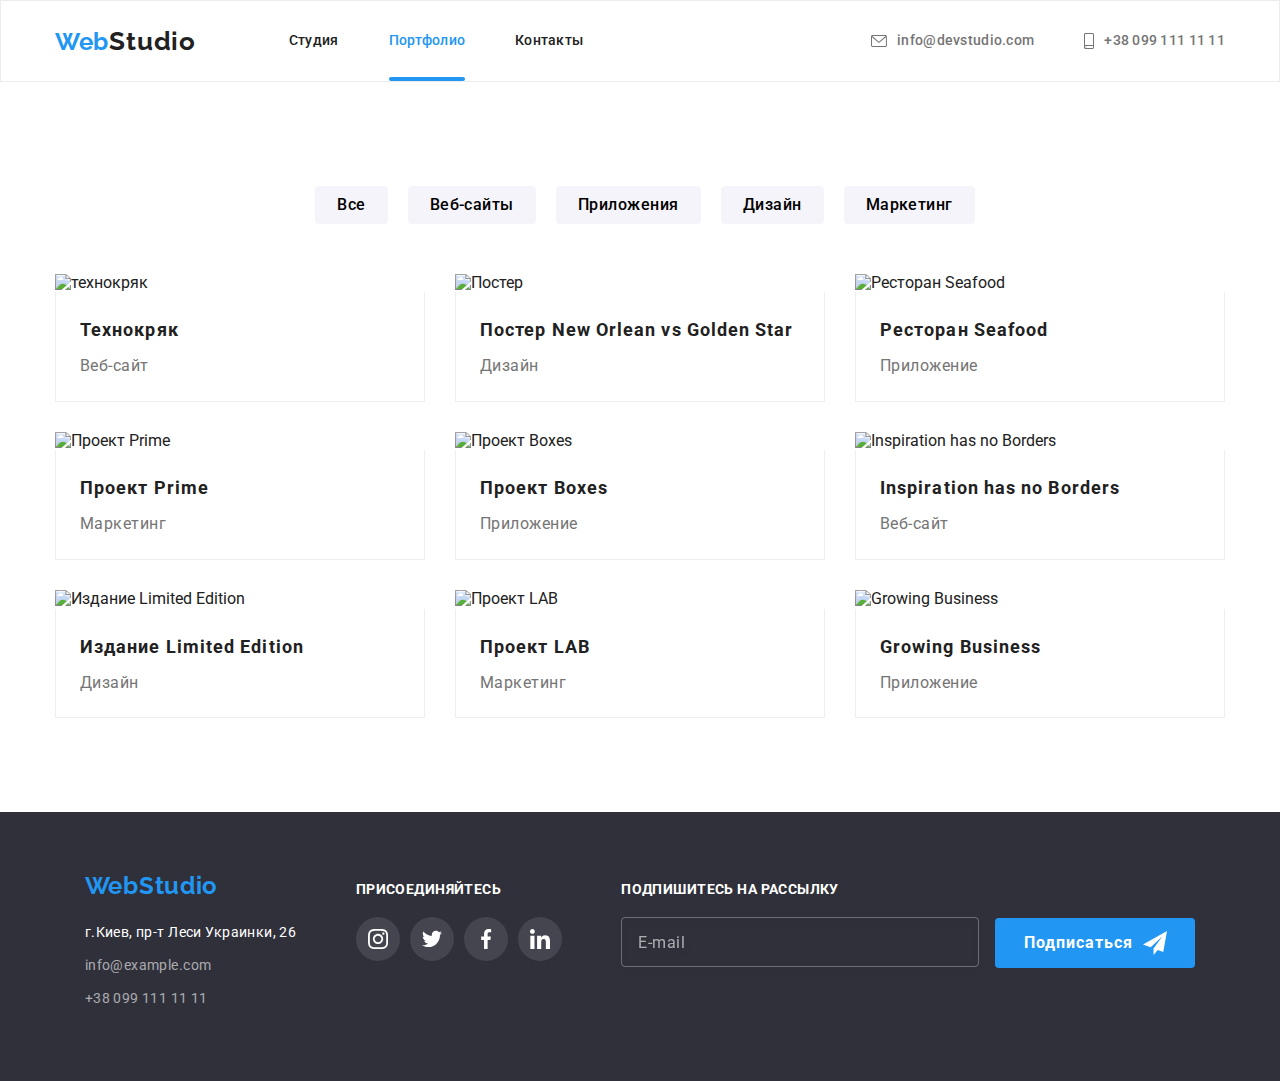
==== commit ae0f4345: "Правки по адаптиву" ====
--- a/portfolio.html
+++ b/portfolio.html
@@ -14,92 +14,115 @@
       href="https://cdnjs.cloudflare.com/ajax/libs/modern-normalize/1.1.0/modern-normalize.min.css"
     />
     <!-- <link rel="stylesheet" href="./CSS/style.css" /> -->
-    <link rel="stylesheet" href="./css/main.min.css">
+    <link rel="stylesheet" href="./css/main.min.css" />
   </head>
   <body>
     <!--Шапка-->
-       <header class="header">
+    <header class="header">
       <div class="container">
-      <nav class="header-nav">
-      <a href="./index.html" class="logo">Web<span class="logo-header-color">Studio</span></a>
-         
-      <button type="button" class="menu-toggle js-open-menu" 
-           aria-expanded="false"
-           aria-controls="mobile-menu">
-              <svg width="40" height="40">
-              <use class="icon-menu" href="./image/sprite.svg#icon-menu_40px"></use>
-              </svg>
-           </button>   
-         
-       
-              
-             <div class="menu">
-             
-        <ul class="side-nav list">
-            <li class="item">
-            <a href="./index.html" class="link">Студия</a>
-            </li>
-            <li class="item"><a href="./portfolio.html" class="link current">Портфолио</a></li>
-            <li class="item"><a href="" class="link">Контакты</a></li>
-        </ul>
+        <nav class="header-nav">
+          <a href="./index.html" class="logo"
+            >Web<span class="logo-header-color">Studio</span></a
+          >
+
+          <div class="menu">
+            <ul class="side-nav list">
+              <li class="item">
+                <a href="./index.html" class="link">Студия</a>
+              </li>
+              <li class="item">
+                <a href="./portfolio.html" class="link current">Портфолио</a>
+              </li>
+              <li class="item"><a href="" class="link">Контакты</a></li>
+            </ul>
+          </div>
         </nav>
         <ul class="contacts-list list">
           <li class="item">
-          <a href="mailto:info@devstudio.com" class="contact-info">
-            <svg class="heder-icon" width="16" height="12">
-              <use href="./image/sprite.svg#icon-envelope"></use>
-            </svg>
-            info@devstudio.com</a>
-      </li>
+            <a href="mailto:info@devstudio.com" class="contact-info">
+              <svg class="heder-icon" width="16" height="12">
+                <use href="./image/sprite.svg#icon-envelope"></use>
+              </svg>
+              info@devstudio.com</a
+            >
+          </li>
           <li class="item">
             <a href="tel:+380991111111" class="contact-info">
               <svg class="heder-icon" width="10" height="16">
                 <use href="./image/sprite.svg#icon-smartphone"></use></svg
-              >+38 099 111 11 11</a>
+              >+38 099 111 11 11</a
+            >
           </li>
         </ul>
+
+        <button
+          type="button"
+          class="menu-toggle js-open-menu"
+          aria-expanded="false"
+          aria-controls="mobile-menu"
+        >
+          <svg width="40" height="40">
+            <use
+              class="icon-menu"
+              href="./image/sprite.svg#icon-menu_40px"
+            ></use>
+          </svg>
+        </button>
       </div>
-         
-        <div class="menu-container js-menu-container" id="mobile-menu">
-        
-          <button type="button" class="menu-toggle js-close-menu">
-            <svg width="40" height="40">
-              <use class="icon-menu" href="./image/sprite.svg#icon-close_40px"></use>
-            </svg>
-          </button>
-          <div class="toggle-container">
-            
-            <ul class="mobile-menu">
-              <li class="mobile-list"><a href="/index.html" class="link ">Студия</a></li>
-              <li class="mobile-list"><a href="./portfolio.html" class="link current">Портфолио</a></li>
-              <li class="mobile-list"><a href="" class="link">Контакты</a></li>
-            </ul>
-           
-          
-          
-            <ul class="mobile-contacts">
-              <li class="mobile-list"><a href="tel:+380961111111" class="contacts-tel">+38 096 111 11 11</a></li>
-              <li class="mobile-list"><a href="mailto:info@devstudio.com" class="contacts-mail">info@devstudio.com</a></li>
-            </ul>
-           
-          
- 
-            <ul class="mobile-social">
-              <li class="mobile-social-list"><a href="" class="social-link">Instagram</a></li>
-              <li class="mobile-social-list"><a href="" class="social-link">Twitter</a></li>
-              <li class="mobile-social-list"><a href="" class="social-link">Facebook</a></li>
-              <li class="mobile-social-list"><a href="" class="social-link">LinkedIn</a></li>
-            </ul>
-          </div>
-          </div>
+
+      <div class="menu-container js-menu-container" id="mobile-menu">
+        <button type="button" class="menu-toggle js-close-menu">
+          <svg width="40" height="40">
+            <use
+              class="icon-menu"
+              href="./image/sprite.svg#icon-close_40px"
+            ></use>
+          </svg>
+        </button>
+        <div class="toggle-container">
+          <ul class="mobile-menu">
+            <li class="mobile-list">
+              <a href="/index.html" class="link">Студия</a>
+            </li>
+            <li class="mobile-list">
+              <a href="./portfolio.html" class="link current">Портфолио</a>
+            </li>
+            <li class="mobile-list"><a href="" class="link">Контакты</a></li>
+          </ul>
+
+          <ul class="mobile-contacts">
+            <li class="mobile-list">
+              <a href="tel:+380961111111" class="contacts-tel"
+                >+38 096 111 11 11</a
+              >
+            </li>
+            <li class="mobile-list">
+              <a href="mailto:info@devstudio.com" class="contacts-mail"
+                >info@devstudio.com</a
+              >
+            </li>
+          </ul>
+
+          <ul class="mobile-social">
+            <li class="mobile-social-list">
+              <a href="" class="social-link">Instagram</a>
+            </li>
+            <li class="mobile-social-list">
+              <a href="" class="social-link">Twitter</a>
+            </li>
+            <li class="mobile-social-list">
+              <a href="" class="social-link">Facebook</a>
+            </li>
+            <li class="mobile-social-list">
+              <a href="" class="social-link">LinkedIn</a>
+            </li>
+          </ul>
+        </div>
       </div>
-      </div>
-        </div>
-
     </header>
 
-    <!---------------- portfolio-nav ------------------------->
-    
+    <!-- portfolio-nav -->
+    <main>
       <section class="section">
         <div class="container">
           <ul class="portfolio-nav list">
@@ -110,201 +133,261 @@
             <li class="prt-items"><button class="link">Маркетинг</button></li>
           </ul>
 
-        <ul class="portfolio-works list">
-          <li class="items">  
-            <div class="thumb">
-            <img class="img" src="./image/тезнокряк-min.jpg" alt="технокряк" width="370">                            
-            <p class="label">
-            Ресурс предлагает комплексные предложения с разным уровнем
-            функционала и сервисов. Все это позволит посетителю получить
-            исчерпывающие сведения о компании или частном лице.
-            </p>
-            </div>
-            <div class="portfolio-border">
-            <h2 class="title">Технокряк</h2>
-            <p class="subtext">Веб-сайт</p></div>
-              
-          </li>
-          <li class="items">
-            <div class="thumb">
-            <img class="img" src="./image/neworleanvsg-min.jpg" alt="Постер" width="370" />
-            <p class="label">
-            Ресурс предлагает комплексные предложения с разным уровнем
-            функционала и сервисов. Все это позволит посетителю получить
-            исчерпывающие сведения о компании или частном лице.
-            </p>
-            </div>
-            <div class="portfolio-border">
-            <h2 class="title">Постер New Orlean vs Golden Star</h2>
-            <p class="subtext">Дизайн</p></div>
-          </li>
-          <li class="items">
-            <div class="thumb">            
-              <img class="img" src="./image/seafood-min.jpg" alt="Ресторан Seafood" width="370" />
-              <p class="label">
-            Ресурс предлагает комплексные предложения с разным уровнем
-            функционала и сервисов. Все это позволит посетителю получить
-            исчерпывающие сведения о компании или частном лице.
-            </p>   
-            </div>         
-              <div class="portfolio-border">
-            <h2 class="title">Ресторан Seafood</h2>
-            <p class="subtext">Приложение</p></div>
-          </li>
-          <li class="items">
-            <div class="thumb">          
-            <img class="img" src="./image/prime-min.jpg" alt="Проект Prime" width="370" />
-            <p class="label">
-            Ресурс предлагает комплексные предложения с разным уровнем
-            функционала и сервисов. Все это позволит посетителю получить
-            исчерпывающие сведения о компании или частном лице.
-            </p> 
-             </div>
-            <div class="portfolio-border">
-            <h2 class="title">Проект Prime</h2>
-            <p class="subtext">Маркетинг</p></div>
-          </li>
-          <li class="items">
-            <div class="thumb">
-            <img class="img" src="./image/boxes.jpg" alt="Проект Boxes" width="370" />
-            <p class="label">
-              Ресурс предлагает комплексные предложения с разным уровнем
-              функционала и сервисов. Все это позволит посетителю получить
-              исчерпывающие сведения о компании или частном лице.
-              </p>  
-          </div>
-            <div class="portfolio-border">
-            <h2 class="title">Проект Boxes</h2>
-            <p class="subtext">Приложение</p></div>
-          </li>
-          <li class="items">
-            <div class="thumb">
-            <img class="img"
-              src="./image/inspirationhasnoborders-min.jpg"
-              alt="Inspiration has no Borders"
-              width="370"/>
-              <p class="label">
-              Ресурс предлагает комплексные предложения с разным уровнем
-              функционала и сервисов. Все это позволит посетителю получить
-              исчерпывающие сведения о компании или частном лице.
-              </p>
-          </div>
-            <div class="portfolio-border">
-            <h2 class="title">Inspiration has no Borders</h2>
-            <p class="subtext">Веб-сайт</p></div>
-          </li>
-          <li class="items">
-            <div class="thumb">            
-              <img class="img" src="./image/limitededition-min.jpg" alt="Издание Limited Edition" width="370" />
-            <p class="label">
-              Ресурс предлагает комплексные предложения с разным уровнем
-              функционала и сервисов. Все это позволит посетителю получить
-              исчерпывающие сведения о компании или частном лице.
-              </p>
-              </div>
-              <div class="portfolio-border">
-            <h2 class="title">Издание Limited Edition</h2>
-            <p class="subtext">Дизайн</p></div>
-          </li>
-          <li class="items">
-            <div class="thumb">
-            <img class="img" src="./image/lab-min.jpg" alt="Проект LAB" width="370" />
-            <p class="label">
-                Ресурс предлагает комплексные предложения с разным уровнем
-                функционала и сервисов. Все это позволит посетителю получить
-                исчерпывающие сведения о компании или частном лице.
-                </p>  
-            </div>
-            <div class="portfolio-border">
-            <h2 class="title">Проект LAB</h2>
-            <p class="subtext">Маркетинг</p></div>
-          </li>
-          <li class="items">
-            <div class="thumb">
-            <img class="img" src="./image/growingusiness-min.jpg" alt="Growing Business" width="370" />
-            <p class="label">
-                Ресурс предлагает комплексные предложения с разным уровнем
-                функционала и сервисов. Все это позволит посетителю получить
-                исчерпывающие сведения о компании или частном лице.
-            </p> 
-          </div>
-            <div class="portfolio-border">
-            <h2 class="title">Growing Business</h2>
-            <p class="subtext">Приложение</p></div>
-          </li>
-        </ul>
+          <ul class="portfolio-works list">
+            <li class="items">
+              <div class="thumb">
+                <img
+                  class="img"
+                  src="./image/тезнокряк-min.jpg"
+                  alt="технокряк"
+                  width="370"
+                />
+                <p class="label">
+                  Ресурс предлагает комплексные предложения с разным уровнем
+                  функционала и сервисов. Все это позволит посетителю получить
+                  исчерпывающие сведения о компании или частном лице.
+                </p>
+              </div>
+              <div class="portfolio-border">
+                <h2 class="title">Технокряк</h2>
+                <p class="subtext">Веб-сайт</p>
+              </div>
+            </li>
+            <li class="items">
+              <div class="thumb">
+                <img
+                  class="img"
+                  src="./image/neworleanvsg-min.jpg"
+                  alt="Постер"
+                  width="370"
+                />
+                <p class="label">
+                  Ресурс предлагает комплексные предложения с разным уровнем
+                  функционала и сервисов. Все это позволит посетителю получить
+                  исчерпывающие сведения о компании или частном лице.
+                </p>
+              </div>
+              <div class="portfolio-border">
+                <h2 class="title">Постер New Orlean vs Golden Star</h2>
+                <p class="subtext">Дизайн</p>
+              </div>
+            </li>
+            <li class="items">
+              <div class="thumb">
+                <img
+                  class="img"
+                  src="./image/seafood-min.jpg"
+                  alt="Ресторан Seafood"
+                  width="370"
+                />
+                <p class="label">
+                  Ресурс предлагает комплексные предложения с разным уровнем
+                  функционала и сервисов. Все это позволит посетителю получить
+                  исчерпывающие сведения о компании или частном лице.
+                </p>
+              </div>
+              <div class="portfolio-border">
+                <h2 class="title">Ресторан Seafood</h2>
+                <p class="subtext">Приложение</p>
+              </div>
+            </li>
+            <li class="items">
+              <div class="thumb">
+                <img
+                  class="img"
+                  src="./image/prime-min.jpg"
+                  alt="Проект Prime"
+                  width="370"
+                />
+                <p class="label">
+                  Ресурс предлагает комплексные предложения с разным уровнем
+                  функционала и сервисов. Все это позволит посетителю получить
+                  исчерпывающие сведения о компании или частном лице.
+                </p>
+              </div>
+              <div class="portfolio-border">
+                <h2 class="title">Проект Prime</h2>
+                <p class="subtext">Маркетинг</p>
+              </div>
+            </li>
+            <li class="items">
+              <div class="thumb">
+                <img
+                  class="img"
+                  src="./image/boxes.jpg"
+                  alt="Проект Boxes"
+                  width="370"
+                />
+                <p class="label">
+                  Ресурс предлагает комплексные предложения с разным уровнем
+                  функционала и сервисов. Все это позволит посетителю получить
+                  исчерпывающие сведения о компании или частном лице.
+                </p>
+              </div>
+              <div class="portfolio-border">
+                <h2 class="title">Проект Boxes</h2>
+                <p class="subtext">Приложение</p>
+              </div>
+            </li>
+            <li class="items">
+              <div class="thumb">
+                <img
+                  class="img"
+                  src="./image/inspirationhasnoborders-min.jpg"
+                  alt="Inspiration has no Borders"
+                  width="370"
+                />
+                <p class="label">
+                  Ресурс предлагает комплексные предложения с разным уровнем
+                  функционала и сервисов. Все это позволит посетителю получить
+                  исчерпывающие сведения о компании или частном лице.
+                </p>
+              </div>
+              <div class="portfolio-border">
+                <h2 class="title">Inspiration has no Borders</h2>
+                <p class="subtext">Веб-сайт</p>
+              </div>
+            </li>
+            <li class="items">
+              <div class="thumb">
+                <img
+                  class="img"
+                  src="./image/limitededition-min.jpg"
+                  alt="Издание Limited Edition"
+                  width="370"
+                />
+                <p class="label">
+                  Ресурс предлагает комплексные предложения с разным уровнем
+                  функционала и сервисов. Все это позволит посетителю получить
+                  исчерпывающие сведения о компании или частном лице.
+                </p>
+              </div>
+              <div class="portfolio-border">
+                <h2 class="title">Издание Limited Edition</h2>
+                <p class="subtext">Дизайн</p>
+              </div>
+            </li>
+            <li class="items">
+              <div class="thumb">
+                <img
+                  class="img"
+                  src="./image/lab-min.jpg"
+                  alt="Проект LAB"
+                  width="370"
+                />
+                <p class="label">
+                  Ресурс предлагает комплексные предложения с разным уровнем
+                  функционала и сервисов. Все это позволит посетителю получить
+                  исчерпывающие сведения о компании или частном лице.
+                </p>
+              </div>
+              <div class="portfolio-border">
+                <h2 class="title">Проект LAB</h2>
+                <p class="subtext">Маркетинг</p>
+              </div>
+            </li>
+            <li class="items">
+              <div class="thumb">
+                <img
+                  class="img"
+                  src="./image/growingusiness-min.jpg"
+                  alt="Growing Business"
+                  width="370"
+                />
+                <p class="label">
+                  Ресурс предлагает комплексные предложения с разным уровнем
+                  функционала и сервисов. Все это позволит посетителю получить
+                  исчерпывающие сведения о компании или частном лице.
+                </p>
+              </div>
+              <div class="portfolio-border">
+                <h2 class="title">Growing Business</h2>
+                <p class="subtext">Приложение</p>
+              </div>
+            </li>
+          </ul>
         </div>
       </section>
     </main>
     <!--footer-->
-   <footer class="footer">
+    <footer class="footer">
       <div class="container footer-container">
         <div class="footer-left">
-        <a href="./index.html" class="logo">Web<span class="logocolor">Studio</span></a>
-      <address class="footer-address">
-          <ul class="footer-list">
-            <li class="item">
-              <a href="" class="footer-addres">г.Киев, пр-т Леси Украинки, 26</a>
-            </li>
-            <li class="item">
-              <a href="mailto:info@example.com" class="footer-contacts">info@example.com</a>
-            </li>
-            <li class="item"><a href="tel:+380991111111" class="footer-contacts">+38 099 111 11 11</a>
-            </li>
-          </ul>
-        </div>
-          <div class="footer-social">
-            <h3 class="footer-title">присоединяйтесь</h3>
-              <ul class="footer-socials list">
-                <li class="footer-social-item">
-                  <a href="" class="footer-social-link">
-                    <svg class="footer-svg" width="20" height="20">
-                    <use href="./image/sprite.svg#icon-instagram">
-                    </use>
-                    </svg>
-                  </a>
-                </li>
-                <li class="footer-social-item">
-                  <a href="" class="footer-social-link">
-                    <svg class="footer-svg" width="20" height="20">
-                    <use href="./image/sprite.svg#icon-twitter">
-                    </use>
-                    </svg>
-                  </a>
-                </li>
-                <li class="footer-social-item">
-                  <a href="" class="footer-social-link">
-                    <svg class="footer-svg" width="20" height="20">
-                    <use href="./image/sprite.svg#icon-facebook">
-                    </use>
-                    </svg>
-                  </a>
-                </li>
-                <li class="footer-social-item">
-                  <a href="" class="footer-social-link">
-                    <svg class="footer-svg" width="20" height="20">
-                    <use href="./image/sprite.svg#icon-linkedin">
-                    </use>
-                    </svg>
-                  </a>
-                </li>                                                                          
-              </ul>
-           </div>
-           
-           <div class="mailing-list">
+          <a href="./index.html" class="logo"
+            >Web<span class="logocolor">Studio</span></a
+          >
+          <address class="footer-address">
+            <ul class="footer-list">
+              <li class="item">
+                <a href="" class="footer-addres"
+                  >г.Киев, пр-т Леси Украинки, 26</a
+                >
+              </li>
+              <li class="item">
+                <a href="mailto:info@example.com" class="footer-contacts"
+                  >info@example.com</a
+                >
+              </li>
+              <li class="item">
+                <a href="tel:+380991111111" class="footer-contacts"
+                  >+38 099 111 11 11</a
+                >
+              </li>
+            </ul>
+          </address>
+        </div>
+        <div class="footer-social">
+          <h3 class="footer-title">присоединяйтесь</h3>
+          <ul class="footer-socials list">
+            <li class="footer-social-item">
+              <a href="" class="footer-social-link">
+                <svg class="footer-svg" width="20" height="20">
+                  <use href="./image/sprite.svg#icon-instagram"></use>
+                </svg>
+              </a>
+            </li>
+            <li class="footer-social-item">
+              <a href="" class="footer-social-link">
+                <svg class="footer-svg" width="20" height="20">
+                  <use href="./image/sprite.svg#icon-twitter"></use>
+                </svg>
+              </a>
+            </li>
+            <li class="footer-social-item">
+              <a href="" class="footer-social-link">
+                <svg class="footer-svg" width="20" height="20">
+                  <use href="./image/sprite.svg#icon-facebook"></use>
+                </svg>
+              </a>
+            </li>
+            <li class="footer-social-item">
+              <a href="" class="footer-social-link">
+                <svg class="footer-svg" width="20" height="20">
+                  <use href="./image/sprite.svg#icon-linkedin"></use>
+                </svg>
+              </a>
+            </li>
+          </ul>
+        </div>
+
+        <div class="mailing-list">
           <h3 class="footer-title">Подпишитесь на рассылку</h3>
-          <input class="mail-input" type="text" name="mailinglist" placeholder="E-mail">
-          <button class="footer-btn" type="submit">Подписаться
+          <input
+            class="mail-input"
+            type="text"
+            name="mailinglist"
+            placeholder="E-mail"
+          />
+          <button class="footer-btn" type="submit">
+            Подписаться
             <svg class="icon-send" width="24" height="24">
               <use href="./image/sprite.svg#icon-icon-send"></use>
             </svg>
           </button>
-          
-        </div>
-      </address>
+        </div>
       </div>
     </footer>
-      <script
+    <script
       defer
       src="https://cdnjs.cloudflare.com/ajax/libs/body-scroll-lock/3.1.5/bodyScrollLock.min.js"
       integrity="sha512-HowizSDbQl7UPEAsPnvJHlQsnBmU2YMrv7KkTBulTLEGz9chfBoWYyZJL+MUO6p/yBuuMO/8jI7O29YRZ2uBlA=="
--- a/css/main.min.css
+++ b/css/main.min.css
@@ -1 +1 @@
-html{-webkit-box-sizing:border-box;box-sizing:border-box}*,*::before,*::after{-webkit-box-sizing:inherit;box-sizing:inherit}p,h1,h2,h3,h4,h5,h6{margin-top:0;margin-bottom:0}body{color:var(--primary-text-color);background-color:#fff;font-family:Roboto,sans-serif}ul{list-style:none}img{display:block;width:100%;height:auto}:root{--primary-text-color: #212121;--title-text-color: #757575;--fokus-color: #2196f3;--button-color-white: #ffffff}.container{margin:0 auto;width:100%;padding-left:15px;padding-right:15px}@media screen and (min-width: 480px){.container{width:480px}}@media screen and (min-width: 768px){.container{width:768px}}@media screen and (min-width: 768px)and (min-width: 1200px){.container{width:1200px}}.list{padding:0;margin:0}.title{margin-top:0;margin-bottom:0}.button{display:inline-block;border-radius:4px;padding:10px 32px;color:var(--button-color-white);background-color:var(--fokus-color);border:1px rgba(0,0,0,0);min-width:136px;font-weight:700;font-size:16px;line-height:1.87;letter-spacing:.06em;text-decoration:none;text-align:center;cursor:pointer}.section{padding-top:60px;padding-bottom:60px}@media screen and (min-width: 1200px){.section{padding-top:94px;padding-bottom:94px}}.header{border:1px solid #ececec}.header .container{display:-webkit-box;display:-ms-flexbox;display:flex;-webkit-box-align:center;-ms-flex-align:center;align-items:center}.header-nav{display:-webkit-box;display:-ms-flexbox;display:flex;-webkit-box-align:center;-ms-flex-align:center;align-items:center}.header{position:relative}.header .container{display:-webkit-box;display:-ms-flexbox;display:flex;-webkit-box-align:center;-ms-flex-align:center;align-items:center;min-width:60px}.logo{color:#2196f3;font-family:"Raleway";font-weight:700;font-size:26px;line-height:1.19;letter-spacing:.03em;text-decoration:none}@media screen and (min-width: 480px){.logo{font-size:24px;padding:16px 0px}}.logo-header-color{color:var(--primary-text-color);font-family:"Raleway";font-weight:700;font-size:26px;line-height:1.19;letter-spacing:.03em;text-decoration:none}@media screen and (max-width: 480px)and (max-width: 1199px){.logo-header-color{font-size:24px}}.icon-menu:hover,.icon-menu:focus{fill:#2196f3}.icon-close:hover,.icon-close:focus{fill:#2196f3}.menu{display:-webkit-box;display:-ms-flexbox;display:flex;padding:0;margin:0;list-style:none}@media(max-width: 767px){.menu{display:none}}.side-nav{display:-webkit-box;display:-ms-flexbox;display:flex;margin-left:93px;-webkit-box-pack:justify;-ms-flex-pack:justify;justify-content:space-between}.side-nav .link:hover,.side-nav .link:focus{color:var(--fokus-color)}@media screen and (min-width: 768px)and (max-width: 1199px){.side-nav{margin-left:88px}}.side-nav .item:not(:last-child){margin-right:50px}.side-nav a{color:var(--primary-text-color);text-decoration:none}.side-nav .link.current{position:relative;color:var(--fokus-color)}.side-nav .link.current::after{content:"";position:absolute;left:0;bottom:0;width:100%;height:4px;border-radius:2px;background-color:#2196f3}.side-nav .link{position:relative;display:block;padding-top:32px;padding-bottom:32px;font-weight:500;font-size:14px;line-height:1.14;letter-spacing:.02em;-webkit-transition:color 250ms cubic-bezier(0.4, 0, 0.2, 1);transition:color 250ms cubic-bezier(0.4, 0, 0.2, 1)}.item .link::after{content:"";position:absolute;left:0;bottom:0;display:block;width:0;height:4px;border-radius:2px;background-color:#2196f3;-webkit-transition:width 250ms cubic-bezier(0.4, 0, 0.2, 1);transition:width 250ms cubic-bezier(0.4, 0, 0.2, 1)}.item:hover .link::after{width:100%}.contact-info{display:-webkit-box;display:-ms-flexbox;display:flex;-webkit-box-align:center;-ms-flex-align:center;align-items:center;color:var(--title-text-color);list-style:none;font-weight:500;font-size:14px;line-height:1.14;letter-spacing:.02em;text-decoration:none;-webkit-transition:color 250ms cubic-bezier(0.4, 0, 0.2, 1);transition:color 250ms cubic-bezier(0.4, 0, 0.2, 1)}.contact-info:hover,.contact-info:focus{color:var(--fokus-color)}@media screen and (min-width: 768px)and (max-widrh: 1199px){.contact-info{font-size:12px}}.heder-icon{margin-right:10px;fill:currentColor}.contacts-list{display:-webkit-inline-box;display:-ms-inline-flexbox;display:inline-flex;margin-left:auto;-webkit-box-align:center;-ms-flex-align:center;align-items:center}@media screen and (min-width: 768px)and (max-width: 1199px){.contacts-list{display:inline-block}}@media(max-width: 767px){.contacts-list{display:none}}.contacts-list .item+.item{margin-left:50px}@media screen and (min-width: 768px)and (max-width: 1199px){.contacts-list .item+.item{margin-left:0}}@media screen and (min-width: 768px)and (max-width: 1199px){.contacts-list .item:not(:last-child){margin-bottom:10px}}.hero{padding-top:200px;padding-bottom:200px;text-align:center;margin-left:auto;margin-right:auto;background-repeat:no-repeat;background-position:center;background-size:cover;max-width:1600px;height:600px;background-image:-webkit-gradient(linear, left top, right top, from(rgba(47, 48, 58, 0.4)), to(rgba(47, 48, 58, 0.4))),url(../image/prew.jpg);background-image:linear-gradient(to right, rgba(47, 48, 58, 0.4), rgba(47, 48, 58, 0.4)),url(../image/prew.jpg);background-color:#c4c4c4}.hero__title{margin-top:0;margin-bottom:30px;color:var(--button-color-white);font-weight:900;font-size:44px;line-height:1.36;text-align:center;letter-spacing:.06em;text-transform:uppercase}@media screen and (max-width: 1199px){.hero__title{font-size:26px;margin-bottom:30px}}@media screen and (min-width: 768px){.features-list{display:-webkit-box;display:-ms-flexbox;display:flex;-ms-flex-wrap:wrap;flex-wrap:wrap;margin:-15px}}.features-list__box{display:-webkit-box;display:-ms-flexbox;display:flex;width:100%;height:120px;border-radius:4px;background-color:#f5f4fa;-webkit-box-align:center;-ms-flex-align:center;align-items:center;-webkit-box-pack:center;-ms-flex-pack:center;justify-content:center;margin-bottom:30px}.features-list__items{width:100%}@media screen and (max-width: 767px){.features-list__items:not(:last-child){margin-bottom:30px}}@media screen and (min-width: 768px){.features-list__items{display:-webkit-box;display:-ms-flexbox;display:flex;-ms-flex-wrap:wrap;flex-wrap:wrap;width:calc((100% - 60px)/2);margin:15px}}@media screen and (min-width: 1200px){.features-list__items{width:calc((100% - 120px)/4);margin:15px}}.features-list__title{margin-top:0;margin-bottom:10px;color:var(--primary-text-color);font-weight:700;font-size:14px;line-height:1.14;letter-spacing:.03em;text-transform:uppercase}@media screen and (min-width: 480px){.features-list__title{text-align:center}}.features-list__paragraf{margin-top:0;margin-bottom:0;color:var(--title-text-color);font-weight:400;font-size:14px;line-height:1.71;letter-spacing:.03em}.doing{padding-top:0}@media screen and (max-width: 1199px){.doing{display:none}}.doing .list{display:-webkit-box;display:-ms-flexbox;display:flex}.container .items:nth-child(3n){margin-right:0}@media screen and (min-width: 1200px){.container .items{margin-right:30px}}.doing .title{margin-top:0;margin-bottom:50px;color:var(--primary-text-color);font-weight:700;font-size:36px;line-height:1.17;text-align:center;letter-spacing:.03em}.thumb-doing{display:-webkit-inline-box;display:-ms-inline-flexbox;display:inline-flex;position:relative}.thumb-doing>.doing-label{display:-webkit-box;display:-ms-flexbox;display:flex;font-weight:700;font-size:14px;line-height:1.14;letter-spacing:.03em;color:#fff;background-color:rgba(47,48,58,.8);text-transform:uppercase;-webkit-box-align:center;-ms-flex-align:center;align-items:center;-webkit-box-pack:center;-ms-flex-pack:center;justify-content:center;position:absolute;width:100%;height:70px;bottom:0}.my-team{background-color:#f5f4fa}@media screen and (min-width: 768px){.team-list{display:-webkit-box;display:-ms-flexbox;display:flex;-ms-flex-wrap:wrap;flex-wrap:wrap;margin:-15px}}@media screen and (min-width: 1200px){.team-list{margin:-15px}}.team-list__items{width:100%;background-color:#fff}@media screen and (max-width: 767px){.team-list__items:not(:last-child){margin-bottom:30px}}@media screen and (min-width: 768px){.team-list__items{width:calc((100% - 60px)/2);margin:15px}}@media screen and (min-width: 1200px){.team-list__items{width:calc((100% - 120px)/4);margin:15px}}.team-list_shadow{-webkit-box-shadow:0px 1px 3px rgba(0,0,0,.12),0px 1px 1px rgba(0,0,0,.14),0px 2px 1px rgba(0,0,0,.2);box-shadow:0px 1px 3px rgba(0,0,0,.12),0px 1px 1px rgba(0,0,0,.14),0px 2px 1px rgba(0,0,0,.2);border-radius:0px 0px 4px 4px}.team-list__content{padding:30px 0 24px 0}@media screen and (min-width: 1200px){.team-list__content{padding:30px 0 30px 0}}.my-team__title{margin-top:0;margin-bottom:50px;color:var(--primary-text-color);font-weight:700;font-size:36px;line-height:1.17;text-align:center;letter-spacing:.03em}@media screen and (max-width: 1199px){.my-team__title{margin-bottom:30px}}.team-list__name{margin-bottom:10px;color:var(--primary-text-color);font-weight:500;font-size:16px;line-height:1.18;text-align:center;letter-spacing:.03em}.team-list__subtext{margin-bottom:16px;color:var(--title-text-color);font-weight:400;font-size:16px;line-height:1.18x;text-align:center;letter-spacing:.03em}.team-social{display:-webkit-box;display:-ms-flexbox;display:flex;-webkit-box-pack:center;-ms-flex-pack:center;justify-content:center}.social-item{width:44px;height:44px}.social-link{display:-webkit-box;display:-ms-flexbox;display:flex;width:100%;height:100%;border-radius:50%;background-color:inherit;-webkit-box-align:center;-ms-flex-align:center;align-items:center;-webkit-box-pack:center;-ms-flex-pack:center;justify-content:center;-webkit-transition:background-color 250ms cubic-bezier(0.4, 0, 0.2, 1);transition:background-color 250ms cubic-bezier(0.4, 0, 0.2, 1)}.social-link:hover,.social-link:focus{background-color:#2196f3}.social-item+.social-item{margin-left:10px}.social-icon{width:20px;height:20px;fill:#afb1b8;-webkit-transition:fill 250ms cubic-bezier(0.4, 0, 0.2, 1);transition:fill 250ms cubic-bezier(0.4, 0, 0.2, 1)}.social-link:hover .social-icon,.social-link:focus .social-icon{fill:#fff}@media screen and (min-width: 480px){.client-list{display:-webkit-box;display:-ms-flexbox;display:flex;-ms-flex-wrap:wrap;flex-wrap:wrap;margin:-15px}}.section__title{margin-top:0;margin-bottom:50px;color:var(--primary-text-color);font-weight:700;font-size:24px;line-height:1.16;text-align:center;letter-spacing:.03em}@media screen and (min-width: 480px){.section__title{font-size:28px;margin-bottom:30px}}@media screen and (min-width: 1200px){.section__title{font-size:36px;margin-bottom:50px}}.client-list__item{width:100%;height:80px;margin-bottom:5px}@media screen and (min-width: 480px){.client-list__item{width:210px;height:92px;margin:15px}}@media screen and (min-width: 1200px){.client-list__item{margin:15px}}@media screen and (min-width: 1200px){.client-list__item{width:170px;height:92px;margin:15px}}.client-list__link{display:-webkit-box;display:-ms-flexbox;display:flex;width:100%;height:100%;border:1px solid #afb1b8;border-radius:4px;-webkit-box-pack:center;-ms-flex-pack:center;justify-content:center;-webkit-box-align:center;-ms-flex-align:center;align-items:center;-webkit-transition:border-color 250ms cubic-bezier(0.4, 0, 0.2, 1);transition:border-color 250ms cubic-bezier(0.4, 0, 0.2, 1)}.client-list__link:hover,.client-list__link:focus{border-color:#2196f3}.client-list__link:hover .client-list__img,.client-list__link:focus .client-list__img{fill:#2196f3}.client-list__img{width:106px;height:60px;fill:#afb1b8;-webkit-transition:fill 250ms cubic-bezier(0.4, 0, 0.2, 1);transition:fill 250ms cubic-bezier(0.4, 0, 0.2, 1)}.footer{padding:60px 0;background-color:#2f303a}.footer-container{-webkit-box-align:baseline;-ms-flex-align:baseline;align-items:baseline}@media screen and (min-width: 768px){.footer-container{display:-webkit-box;display:-ms-flexbox;display:flex;-ms-flex-wrap:wrap;flex-wrap:wrap;-ms-flex-pack:distribute;justify-content:space-around}}@media screen and (max-width: 1199px){.footer-left{text-align:center;margin-bottom:60px}}.footer-left__logo{color:#2196f3;font-family:"Raleway";font-weight:700;font-size:26px;line-height:1.19;letter-spacing:.03em;text-decoration:none}.footer-left__logo_logocolor{color:var(--button-color-white);font-family:"Raleway";font-weight:700;font-size:26px;line-height:1.19;letter-spacing:.03em;text-decoration:none}.footer-address{margin-top:20px;font-style:normal}.footer-list{padding:0;margin:0}.footer-list .item{margin-top:9px}.footer-list .item:first-child{margin-top:0}.footer-contacts{color:rgba(255,255,255,.6);font-weight:400;font-size:14px;line-height:1.71;letter-spacing:.03em;text-decoration:none}.footer-addres{color:var(--button-color-white);font-weight:400;font-size:14px;line-height:1.71;letter-spacing:.03em;text-decoration:none}.footer-social{margin-bottom:60px}.footer-title{font-weight:700;font-size:14px;line-height:1.1428571429;letter-spacing:.03em;text-transform:uppercase;text-align:start;color:#fff}@media screen and (max-width: 1199px){.footer-title{text-align:center}}.footer-socials{display:-webkit-box;display:-ms-flexbox;display:flex;-webkit-box-pack:center;-ms-flex-pack:center;justify-content:center;margin-top:20px}.footer-social-item{width:44px;height:44px}.footer-social-link{display:-webkit-box;display:-ms-flexbox;display:flex;width:100%;height:100%;background-color:rgba(255,255,255,.1);border-radius:50%;-webkit-box-align:center;-ms-flex-align:center;align-items:center;-webkit-box-pack:center;-ms-flex-pack:center;justify-content:center;-webkit-transition:background-color 250ms cubic-bezier(0.4, 0, 0.2, 1);transition:background-color 250ms cubic-bezier(0.4, 0, 0.2, 1)}.footer-social-link:hover,.footer-social-link:focus{background-color:#2196f3}.footer-social-item+.footer-social-item{margin-left:10px}.footer-svg{fill:#fff}.mailing-list{text-align:center}.mail-input{width:358px;height:50px;background-color:rgba(0,0,0,0);border:1px solid rgba(255,255,255,.3);-webkit-filter:drop-shadow(0px 4px 4px rgba(0, 0, 0, 0.15));filter:drop-shadow(0px 4px 4px rgba(0, 0, 0, 0.15));border-radius:4px;margin-top:20px;margin-right:12px;padding-left:16px;padding-right:16px;color:#fff;outline:none}.mail-input::-webkit-input-placeholder{font-size:16px;line-height:1.25;display:-webkit-box;display:flex;-webkit-box-align:center;align-items:center;letter-spacing:.03em;color:rgba(255,255,255,.6)}.mail-input::-moz-placeholder{font-size:16px;line-height:1.25;display:flex;align-items:center;letter-spacing:.03em;color:rgba(255,255,255,.6)}.mail-input:-ms-input-placeholder{font-size:16px;line-height:1.25;display:-ms-flexbox;display:flex;-ms-flex-align:center;align-items:center;letter-spacing:.03em;color:rgba(255,255,255,.6)}.mail-input::-ms-input-placeholder{font-size:16px;line-height:1.25;display:-ms-flexbox;display:flex;-ms-flex-align:center;align-items:center;letter-spacing:.03em;color:rgba(255,255,255,.6)}.mail-input::placeholder{font-size:16px;line-height:1.25;display:-webkit-box;display:-ms-flexbox;display:flex;-webkit-box-align:center;-ms-flex-align:center;align-items:center;letter-spacing:.03em;color:rgba(255,255,255,.6)}@media screen and (max-width: 1199px){.mail-input{width:100%;margin-bottom:20px}}.footer-btn{position:relative;border-radius:4px;color:var(--button-color-white);background-color:var(--fokus-color);border:1px rgba(0,0,0,0);min-width:200px;min-height:50px;font-weight:700;font-size:16px;line-height:1.87;letter-spacing:.06em;text-decoration:none;cursor:pointer;display:-webkit-inline-box;display:-ms-inline-flexbox;display:inline-flex;-webkit-box-pack:justify;-ms-flex-pack:justify;justify-content:space-between;-webkit-box-align:center;-ms-flex-align:center;align-items:center;padding-left:29px}.icon-send{position:absolute;top:50%;right:28px;-webkit-transform:translateY(-50%);transform:translateY(-50%)}.backgrop{position:fixed;background-color:rgba(0,0,0,.2);width:100vw;height:100vh;top:0;display:-webkit-box;display:-ms-flexbox;display:flex;-webkit-box-align:center;-ms-flex-align:center;align-items:center;-webkit-box-pack:center;-ms-flex-pack:center;justify-content:center;overflow-y:scroll;-webkit-transition:opacity 250ms cubic-bezier(0.4, 0, 0.2, 1),visibility 250ms cubic-bezier(0.4, 0, 0.2, 1);transition:opacity 250ms cubic-bezier(0.4, 0, 0.2, 1),visibility 250ms cubic-bezier(0.4, 0, 0.2, 1)}.backgrop.modal{-webkit-transform:scale(0);transform:scale(0);overflow-y:scroll}.backgrop.is-hidden{opacity:0;visibility:0;pointer-events:none}.modal{position:relative;padding:40px;width:528px;min-height:581px;background-color:#fff;-webkit-box-shadow:0px 1px 3px rgba(0,0,0,.12),0px 1px 1px rgba(0,0,0,.14),0px 2px 1px rgba(0,0,0,.2);box-shadow:0px 1px 3px rgba(0,0,0,.12),0px 1px 1px rgba(0,0,0,.14),0px 2px 1px rgba(0,0,0,.2);border-radius:4px;-webkit-transform:scale(1);transform:scale(1);-webkit-transition:-webkit-transform 250ms cubic-bezier(0.4, 0, 0.2, 1);transition:-webkit-transform 250ms cubic-bezier(0.4, 0, 0.2, 1);transition:transform 250ms cubic-bezier(0.4, 0, 0.2, 1);transition:transform 250ms cubic-bezier(0.4, 0, 0.2, 1), -webkit-transform 250ms cubic-bezier(0.4, 0, 0.2, 1)}@media screen and (max-width: 1199px){.modal{width:450px;min-height:609px}}.close-btn{position:absolute;right:8px;top:8px;width:30px;height:30px;border-radius:50%;border:1px solid rgba(0,0,0,.1);background-color:inherit;cursor:pointer;display:-webkit-box;display:-ms-flexbox;display:flex;-webkit-box-align:center;-ms-flex-align:center;align-items:center;-webkit-box-pack:center;-ms-flex-pack:center;justify-content:center;-webkit-transition:-webkit-transform 250ms cubic-bezier(0.4, 0, 0.2, 1);transition:-webkit-transform 250ms cubic-bezier(0.4, 0, 0.2, 1);transition:transform 250ms cubic-bezier(0.4, 0, 0.2, 1);transition:transform 250ms cubic-bezier(0.4, 0, 0.2, 1), -webkit-transform 250ms cubic-bezier(0.4, 0, 0.2, 1)}.close-btn:hover{-webkit-transform:scale(1.3);transform:scale(1.3);fill:var(--fokus-color)}.modal-form{display:block}.modal-field{margin-bottom:10px}.input-wrapper{display:block;position:relative}.modal-title{font-weight:700;font-size:20px;line-height:1.15;text-align:center;letter-spacing:.03em;color:#212121;margin-bottom:12px}.modal-label{font-weight:400;font-size:12px;line-height:1.1666666667;letter-spacing:.01em;color:#757575;margin-bottom:4px}.modal-input{width:100%;height:40px;border:1px solid rgba(33,33,33,.2);border-radius:4px;padding-left:40px;padding-right:20px;outline:none}.modal-input:focus{border-color:var(--fokus-color)}.modal-input:focus+.input-icon{fill:var(--fokus-color)}.modal-textarea{width:100%;height:120px;padding:12px 16px;border:1px solid rgba(33,33,33,.2);border-radius:4px;resize:none;outline:none}.modal-textarea:focus{border-color:var(--fokus-color)}.modal-textarea::-webkit-input-placeholder{display:inline-block;font-weight:400;font-size:12px;line-height:1.1666666667;letter-spacing:.01em;color:rgba(117,117,117,.5)}.modal-textarea::-moz-placeholder{display:inline-block;font-weight:400;font-size:12px;line-height:1.1666666667;letter-spacing:.01em;color:rgba(117,117,117,.5)}.modal-textarea:-ms-input-placeholder{display:inline-block;font-weight:400;font-size:12px;line-height:1.1666666667;letter-spacing:.01em;color:rgba(117,117,117,.5)}.modal-textarea::-ms-input-placeholder{display:inline-block;font-weight:400;font-size:12px;line-height:1.1666666667;letter-spacing:.01em;color:rgba(117,117,117,.5)}.modal-textarea::placeholder{display:inline-block;font-weight:400;font-size:12px;line-height:1.1666666667;letter-spacing:.01em;color:rgba(117,117,117,.5)}.btn-modal{display:block;width:200px;height:50px;margin:0 auto;cursor:pointer}.input-icon{position:absolute;top:50%;left:12px;-webkit-transform:translateY(-50%);transform:translateY(-50%)}.check-text{font-weight:400;font-size:14px;line-height:1.7142857143;letter-spacing:.03em;color:#757575;margin-bottom:30px;display:inline-block}@media screen and (max-width: 1199px){.check-text{font-size:12px}}.check-terms{color:var(--fokus-color)}.check-text span{display:-webkit-inline-box;display:-ms-inline-flexbox;display:inline-flex;width:16px;height:15px;border:2px solid #212121;border-radius:3px;margin-right:6px;-webkit-box-align:center;-ms-flex-align:center;align-items:center;-webkit-box-pack:center;-ms-flex-pack:center;justify-content:center}.modal-checkbox{position:absolute;width:1px;height:1px;margin:-1px;border:0;padding:0;clip:rect(0 0 0 0);overflow:hidden}.modal-checkbox:checked+.check-text span{background-color:var(--fokus-color);border:none}.checkbox{display:-webkit-box;display:-ms-flexbox;display:flex;-webkit-box-align:center;-ms-flex-align:center;align-items:center;-webkit-box-pack:center;-ms-flex-pack:center;justify-content:center}.portfolio-works .title{margin-bottom:0;color:var(--primary-text-color);font-weight:700;font-size:18px;line-height:2;letter-spacing:.06em}.portfolio-works .subtext{margin-top:4px;margin-bottom:0;color:var(--title-text-color);font-weight:400;font-size:16px;line-height:1.8;letter-spacing:.03em}.portfolio-nav{display:-webkit-box;display:-ms-flexbox;display:flex;margin-top:0;margin-bottom:50px}@media screen and (min-width: 480px){.portfolio-nav{-ms-flex-wrap:wrap;flex-wrap:wrap;-webkit-box-pack:start;-ms-flex-pack:start;justify-content:start;margin-bottom:40px}}@media screen and (min-width: 768px){.portfolio-nav{-webkit-box-align:center;-ms-flex-align:center;align-items:center;-webkit-box-pack:center;-ms-flex-pack:center;justify-content:center}}@media screen and (min-width: 768px)and (max-width: 1199px){.portfolio-nav{margin-bottom:14px}}.prt-items{margin-right:8px}.prt-items:last-child{margin-right:0}@media screen and (max-width: 767px){.prt-items:nth-child(3){margin-right:0}}@media screen and (min-width: 480px){.prt-items{margin-right:8px}}@media screen and (max-width: 767px){.prt-items:nth-last-child(-n+2){margin-top:10px}}.portfolio-nav .link{cursor:pointer;font-weight:500;font-size:16px;line-height:1.62;letter-spacing:.03em;padding:6px 22px;border-radius:4px;background-color:#f5f4fa;border:1px rgba(0,0,0,0);-webkit-transition:background-color 250ms cubic-bezier(0.4, 0, 0.2, 1),color 250ms cubic-bezier(0.4, 0, 0.2, 1),-webkit-box-shadow 250ms cubic-bezier(0.4, 0, 0.2, 1);transition:background-color 250ms cubic-bezier(0.4, 0, 0.2, 1),color 250ms cubic-bezier(0.4, 0, 0.2, 1),-webkit-box-shadow 250ms cubic-bezier(0.4, 0, 0.2, 1);transition:background-color 250ms cubic-bezier(0.4, 0, 0.2, 1),box-shadow 250ms cubic-bezier(0.4, 0, 0.2, 1),color 250ms cubic-bezier(0.4, 0, 0.2, 1);transition:background-color 250ms cubic-bezier(0.4, 0, 0.2, 1),box-shadow 250ms cubic-bezier(0.4, 0, 0.2, 1),color 250ms cubic-bezier(0.4, 0, 0.2, 1),-webkit-box-shadow 250ms cubic-bezier(0.4, 0, 0.2, 1)}.portfolio-nav .link:hover,.portfolio-nav .link:focus{-webkit-box-shadow:0px 1px 1px rgba(0,0,0,.12),0px 4px 4px rgba(0,0,0,.06),1px 4px 6px rgba(0,0,0,.16);box-shadow:0px 1px 1px rgba(0,0,0,.12),0px 4px 4px rgba(0,0,0,.06),1px 4px 6px rgba(0,0,0,.16);color:var(--button-color-white);background-color:var(--fokus-color)}.portfolio-works .title{font-weight:700;font-size:18px;line-height:2;letter-spacing:.06em}.portfolio-works{display:-webkit-box;display:-ms-flexbox;display:flex;-ms-flex-wrap:wrap;flex-wrap:wrap;margin:-15px}.portfolio-border{border-bottom:1px solid #eee;border-right:1px solid #eee;border-left:1px solid #eee;padding-top:20px;padding-left:24px;padding-bottom:20px}.portfolio-works .items{width:100%;-webkit-transition:-webkit-box-shadow 250ms cubic-bezier(0.4, 0, 0.2, 1);transition:-webkit-box-shadow 250ms cubic-bezier(0.4, 0, 0.2, 1);transition:box-shadow 250ms cubic-bezier(0.4, 0, 0.2, 1);transition:box-shadow 250ms cubic-bezier(0.4, 0, 0.2, 1), -webkit-box-shadow 250ms cubic-bezier(0.4, 0, 0.2, 1)}.portfolio-works .items:hover,.portfolio-works .items:focus{-webkit-box-shadow:0px 1px 1px rgba(0,0,0,.12),0px 4px 4px rgba(0,0,0,.06),1px 4px 6px rgba(0,0,0,.16);box-shadow:0px 1px 1px rgba(0,0,0,.12),0px 4px 4px rgba(0,0,0,.06),1px 4px 6px rgba(0,0,0,.16)}@media screen and (min-width: 480px){.portfolio-works .items{margin-bottom:30px}}@media screen and (min-width: 480px){.portfolio-works .items:last-child{margin-bottom:0}}@media screen and (min-width: 768px){.portfolio-works .items{width:calc((100% - 60px)/2);margin:15px}}@media screen and (min-width: 1200px){.portfolio-works .items{width:calc((100% - 90px)/3);margin:15px}}.thumb{display:block;position:relative;overflow:hidden}.label{font-weight:400;font-size:18px;line-height:1.56;letter-spacing:.03em;background-color:rgba(33,150,243,.9);color:#eee;margin:0;display:inline-block;position:absolute;width:100%;height:100%;padding:63px 24px;top:100%;-webkit-transition:-webkit-transform 250ms cubic-bezier(0.4, 0, 0.2, 1);transition:-webkit-transform 250ms cubic-bezier(0.4, 0, 0.2, 1);transition:transform 250ms cubic-bezier(0.4, 0, 0.2, 1);transition:transform 250ms cubic-bezier(0.4, 0, 0.2, 1), -webkit-transform 250ms cubic-bezier(0.4, 0, 0.2, 1)}.items:hover .label{-webkit-transform:translateY(-100%);transform:translateY(-100%)}.menu-container{display:-webkit-box;display:-ms-flexbox;display:flex;position:fixed;top:0;left:0;width:100vw;height:100vh;padding:0;background-color:#fff;z-index:999;-webkit-transform:translateX(100%);transform:translateX(100%);-webkit-transition:-webkit-transform 250ms ease-in-out;transition:-webkit-transform 250ms ease-in-out;transition:transform 250ms ease-in-out;transition:transform 250ms ease-in-out, -webkit-transform 250ms ease-in-out}.menu-container.is-open{-webkit-transform:translateX(0);transform:translateX(0)}.menu-toggle{position:absolute;top:10px;right:15px;min-height:40px;min-width:40px;display:-webkit-box;display:-ms-flexbox;display:flex;-webkit-box-align:center;-ms-flex-align:center;align-items:center;-webkit-box-pack:center;-ms-flex-pack:center;justify-content:center;margin-left:auto;margin:0;padding:0;background-color:rgba(0,0,0,0);border:none;border-radius:50%;outline:none}@media(min-width: 768px){.menu-toggle{display:none}}.menu-container .menu-toggle{position:absolute;top:16px;right:16px;color:#fff}.toggle-container{display:-webkit-box;display:-ms-flexbox;display:flex;-webkit-box-orient:vertical;-webkit-box-direction:normal;-ms-flex-direction:column;flex-direction:column;-webkit-box-pack:justify;-ms-flex-pack:justify;justify-content:space-between;padding-top:48px}.mobile-menu .link{display:block;font-weight:500;font-size:35px;line-height:1.175;letter-spacing:.02em;text-decoration:none;color:var(--primary-text-color)}@media screen and (max-width: 479px){.mobile-menu .link{font-size:20px;text-align:center}}.mobile-list:not(:last-child){margin-bottom:32px}.mobile-list .link:hover,.mobile-list .link:focus{color:#2196f3}.mobile-list .link.current{color:#2196f3}.mobile-menu{display:-webkit-box;display:-ms-flexbox;display:flex;-webkit-box-orient:vertical;-webkit-box-direction:normal;-ms-flex-direction:column;flex-direction:column;-webkit-box-pack:justify;-ms-flex-pack:justify;justify-content:space-between}@media screen and (max-width: 479px){.mobile-menu{padding:0}}@media screen and (max-width: 479px){.mobile-contacts{padding:0;text-align:center}}.contacts-tel{text-decoration:none;font-weight:500;font-size:34px;line-height:1.1764705882;letter-spacing:.02em;color:#757575}.contacts-tel:hover,.contacts-tel:focus{color:#2196f3}@media screen and (max-width: 479px){.contacts-tel{font-size:20px}}.contacts-mail{text-decoration:none;font-weight:500;font-size:24px;line-height:1.1666666667;letter-spacing:.02em;color:#757575}.contacts-mail:hover,.contacts-mail:focus{color:#2196f3}@media screen and (max-width: 479px){.contacts-mail{font-size:20px;text-align:center}}.mobile-social{display:-webkit-box;display:-ms-flexbox;display:flex;margin-bottom:48px}@media screen and (max-width: 479px){.mobile-social{-ms-flex-wrap:wrap;flex-wrap:wrap;-webkit-box-align:center;-ms-flex-align:center;align-items:center;-webkit-box-pack:center;-ms-flex-pack:center;justify-content:center;padding:0}}.mobile-social .social-link{text-decoration:none;font-weight:500;font-size:18px;line-height:1.2222222222;letter-spacing:.02em;color:#2196f3}@media screen and (max-width: 479px){.mobile-social .social-link{margin-bottom:10px}}.mobile-social .mobile-social-list:not(:last-child){margin:0 20px 0px 0}/*# sourceMappingURL=main.min.css.map */+html{-webkit-box-sizing:border-box;box-sizing:border-box}*,*::before,*::after{-webkit-box-sizing:inherit;box-sizing:inherit}p,h1,h2,h3,h4,h5,h6{margin-top:0;margin-bottom:0}body{color:var(--primary-text-color);background-color:#fff;font-family:Roboto,sans-serif}ul{list-style:none}img{display:block;width:100%;height:auto}:root{--primary-text-color: #212121;--title-text-color: #757575;--fokus-color: #2196f3;--button-color-white: #ffffff}img{display:block;max-width:100%;height:auto}.container{margin:0 auto;width:100%;padding-left:15px;padding-right:15px}@media screen and (min-width: 320px){.container{width:320px}}@media screen and (min-width: 480px){.container{width:480px}}@media screen and (min-width: 768px){.container{width:768px}}@media screen and (min-width: 768px)and (min-width: 1200px){.container{width:1200px}}.list{padding:0;margin:0}.title{margin-top:0;margin-bottom:0}.button{display:inline-block;border-radius:4px;padding:10px 32px;color:var(--button-color-white);background-color:var(--fokus-color);border:1px rgba(0,0,0,0);min-width:136px;font-weight:700;font-size:16px;line-height:1.87;letter-spacing:.06em;text-decoration:none;text-align:center;cursor:pointer}.section{padding-top:60px;padding-bottom:60px}@media screen and (min-width: 1200px){.section{padding-top:94px;padding-bottom:94px}}.header{border:1px solid #ececec}.header .container{display:-webkit-box;display:-ms-flexbox;display:flex;-webkit-box-align:center;-ms-flex-align:center;align-items:center}.header-nav{display:-webkit-box;display:-ms-flexbox;display:flex;-webkit-box-align:center;-ms-flex-align:center;align-items:center}.header{position:relative}.header .container{display:-webkit-box;display:-ms-flexbox;display:flex;-webkit-box-align:center;-ms-flex-align:center;align-items:center;min-width:60px}.logo{color:#2196f3;font-family:"Raleway";font-weight:700;font-size:26px;line-height:1.19;letter-spacing:.03em;text-decoration:none}@media screen and (min-width: 480px){.logo{font-size:24px;padding:16px 0px}}.logo-header-color{color:var(--primary-text-color);font-family:"Raleway";font-weight:700;font-size:26px;line-height:1.19;letter-spacing:.03em;text-decoration:none}@media screen and (max-width: 480px)and (max-width: 1199px){.logo-header-color{font-size:24px}}.icon-menu:hover,.icon-menu:focus{fill:#2196f3}.icon-close:hover,.icon-close:focus{fill:#2196f3}.menu{display:-webkit-box;display:-ms-flexbox;display:flex;padding:0;margin:0;list-style:none}@media(max-width: 767px){.menu{display:none}}.side-nav{display:-webkit-box;display:-ms-flexbox;display:flex;margin-left:93px;-webkit-box-pack:justify;-ms-flex-pack:justify;justify-content:space-between}.side-nav .link:hover,.side-nav .link:focus{color:var(--fokus-color)}@media screen and (min-width: 768px)and (max-width: 1199px){.side-nav{margin-left:88px}}.side-nav .item:not(:last-child){margin-right:50px}.side-nav a{color:var(--primary-text-color);text-decoration:none}.side-nav .link.current{position:relative;color:var(--fokus-color)}.side-nav .link.current::after{content:"";position:absolute;left:0;bottom:0;width:100%;height:4px;border-radius:2px;background-color:#2196f3}.side-nav .link{position:relative;display:block;padding-top:32px;padding-bottom:32px;font-weight:500;font-size:14px;line-height:1.14;letter-spacing:.02em;-webkit-transition:color 250ms cubic-bezier(0.4, 0, 0.2, 1);transition:color 250ms cubic-bezier(0.4, 0, 0.2, 1)}.item .link::after{content:"";position:absolute;left:0;bottom:0;display:block;width:0;height:4px;border-radius:2px;background-color:#2196f3;-webkit-transition:width 250ms cubic-bezier(0.4, 0, 0.2, 1);transition:width 250ms cubic-bezier(0.4, 0, 0.2, 1)}.item:hover .link::after{width:100%}.contact-info{display:-webkit-box;display:-ms-flexbox;display:flex;-webkit-box-align:center;-ms-flex-align:center;align-items:center;color:var(--title-text-color);list-style:none;font-weight:500;font-size:14px;line-height:1.14;letter-spacing:.02em;text-decoration:none;-webkit-transition:color 250ms cubic-bezier(0.4, 0, 0.2, 1);transition:color 250ms cubic-bezier(0.4, 0, 0.2, 1)}.contact-info:hover,.contact-info:focus{color:var(--fokus-color)}@media screen and (min-width: 768px)and (max-widrh: 1199px){.contact-info{font-size:12px}}.heder-icon{margin-right:10px;fill:currentColor}.contacts-list{display:-webkit-inline-box;display:-ms-inline-flexbox;display:inline-flex;margin-left:auto;-webkit-box-align:center;-ms-flex-align:center;align-items:center}@media screen and (min-width: 768px)and (max-width: 1199px){.contacts-list{display:inline-block}}@media(max-width: 767px){.contacts-list{display:none}}.contacts-list .item+.item{margin-left:50px}@media screen and (min-width: 768px)and (max-width: 1199px){.contacts-list .item+.item{margin-left:0}}@media screen and (min-width: 768px)and (max-width: 1199px){.contacts-list .item:not(:last-child){margin-bottom:10px}}.hero{padding-top:200px;padding-bottom:200px;text-align:center;margin-left:auto;margin-right:auto;background-repeat:no-repeat;background-position:center;background-size:cover;max-width:1600px;height:600px;background-image:-webkit-gradient(linear, left top, right top, from(rgba(47, 48, 58, 0.4)), to(rgba(47, 48, 58, 0.4))),url(../image/prew.jpg);background-image:linear-gradient(to right, rgba(47, 48, 58, 0.4), rgba(47, 48, 58, 0.4)),url(../image/prew.jpg);background-color:#c4c4c4}@media(min-device-pixel-ratio: 2),(-webkit-min-device-pixel-ratio: 2),(min-resolution: 192dpi),(min-resolution: 2dppx){.hero .hero{background-image:url("/image/prewx2-min.jpg")}}.hero__title{margin-top:0;margin-bottom:30px;color:var(--button-color-white);font-weight:900;font-size:44px;line-height:1.36;text-align:center;letter-spacing:.06em;text-transform:uppercase}@media screen and (max-width: 1199px){.hero__title{font-size:26px;margin-bottom:30px}}@media screen and (min-width: 768px){.features-list{display:-webkit-box;display:-ms-flexbox;display:flex;-ms-flex-wrap:wrap;flex-wrap:wrap;margin:-15px}}.features-list__box{display:-webkit-box;display:-ms-flexbox;display:flex;width:100%;height:120px;border-radius:4px;background-color:#f5f4fa;-webkit-box-align:center;-ms-flex-align:center;align-items:center;-webkit-box-pack:center;-ms-flex-pack:center;justify-content:center;margin-bottom:30px}.features-list__items{width:100%}@media screen and (max-width: 767px){.features-list__items:not(:last-child){margin-bottom:30px}}@media screen and (min-width: 768px){.features-list__items{display:-webkit-box;display:-ms-flexbox;display:flex;-ms-flex-wrap:wrap;flex-wrap:wrap;width:calc((100% - 60px)/2);margin:15px}}@media screen and (min-width: 1200px){.features-list__items{width:calc((100% - 120px)/4);margin:15px}}.features-list__title{margin-top:0;margin-bottom:10px;color:var(--primary-text-color);font-weight:700;font-size:14px;line-height:1.14;letter-spacing:.03em;text-transform:uppercase}@media screen and (min-width: 480px){.features-list__title{text-align:center}}.features-list__paragraf{margin-top:0;margin-bottom:0;color:var(--title-text-color);font-weight:400;font-size:14px;line-height:1.71;letter-spacing:.03em}.doing{padding-top:0}@media screen and (max-width: 1199px){.doing{display:none}}.doing .list{display:-webkit-box;display:-ms-flexbox;display:flex}.container .items:nth-child(3n){margin-right:0}@media screen and (min-width: 1200px){.container .items{margin-right:30px}}.doing .title{margin-top:0;margin-bottom:50px;color:var(--primary-text-color);font-weight:700;font-size:36px;line-height:1.17;text-align:center;letter-spacing:.03em}.thumb-doing{display:-webkit-inline-box;display:-ms-inline-flexbox;display:inline-flex;position:relative}.thumb-doing>.doing-label{display:-webkit-box;display:-ms-flexbox;display:flex;font-weight:700;font-size:14px;line-height:1.14;letter-spacing:.03em;color:#fff;background-color:rgba(47,48,58,.8);text-transform:uppercase;-webkit-box-align:center;-ms-flex-align:center;align-items:center;-webkit-box-pack:center;-ms-flex-pack:center;justify-content:center;position:absolute;width:100%;height:70px;bottom:0}.my-team{background-color:#f5f4fa}@media screen and (min-width: 768px){.team-list{display:-webkit-box;display:-ms-flexbox;display:flex;-ms-flex-wrap:wrap;flex-wrap:wrap;margin:-15px}}@media screen and (min-width: 1200px){.team-list{margin:-15px}}.team-list__items{width:100%;background-color:#fff}@media screen and (max-width: 767px){.team-list__items:not(:last-child){margin-bottom:30px}}@media screen and (min-width: 768px){.team-list__items{width:calc((100% - 60px)/2);margin:15px}}@media screen and (min-width: 1200px){.team-list__items{width:calc((100% - 120px)/4);margin:15px}}.team-list_shadow{-webkit-box-shadow:0px 1px 3px rgba(0,0,0,.12),0px 1px 1px rgba(0,0,0,.14),0px 2px 1px rgba(0,0,0,.2);box-shadow:0px 1px 3px rgba(0,0,0,.12),0px 1px 1px rgba(0,0,0,.14),0px 2px 1px rgba(0,0,0,.2);border-radius:0px 0px 4px 4px}.team-list__content{padding:30px 0 24px 0}@media screen and (min-width: 1200px){.team-list__content{padding:30px 0 30px 0}}.my-team__title{margin-top:0;margin-bottom:50px;color:var(--primary-text-color);font-weight:700;font-size:36px;line-height:1.17;text-align:center;letter-spacing:.03em}@media screen and (max-width: 1199px){.my-team__title{margin-bottom:30px}}.team-list__name{margin-bottom:10px;color:var(--primary-text-color);font-weight:500;font-size:16px;line-height:1.18;text-align:center;letter-spacing:.03em}.team-list__subtext{margin-bottom:16px;color:var(--title-text-color);font-weight:400;font-size:16px;line-height:1.18x;text-align:center;letter-spacing:.03em}.team-social{display:-webkit-box;display:-ms-flexbox;display:flex;-webkit-box-pack:center;-ms-flex-pack:center;justify-content:center}.social-item{width:44px;height:44px}.social-link{display:-webkit-box;display:-ms-flexbox;display:flex;width:100%;height:100%;border-radius:50%;background-color:inherit;-webkit-box-align:center;-ms-flex-align:center;align-items:center;-webkit-box-pack:center;-ms-flex-pack:center;justify-content:center;-webkit-transition:background-color 250ms cubic-bezier(0.4, 0, 0.2, 1);transition:background-color 250ms cubic-bezier(0.4, 0, 0.2, 1)}.social-link:hover,.social-link:focus{background-color:#2196f3}.social-item+.social-item{margin-left:10px}.social-icon{width:20px;height:20px;fill:#afb1b8;-webkit-transition:fill 250ms cubic-bezier(0.4, 0, 0.2, 1);transition:fill 250ms cubic-bezier(0.4, 0, 0.2, 1)}.social-link:hover .social-icon,.social-link:focus .social-icon{fill:#fff}@media screen and (min-width: 480px){.client-list{display:-webkit-box;display:-ms-flexbox;display:flex;-ms-flex-wrap:wrap;flex-wrap:wrap;margin:-15px}}.section__title{margin-top:0;margin-bottom:50px;color:var(--primary-text-color);font-weight:700;font-size:24px;line-height:1.16;text-align:center;letter-spacing:.03em}@media screen and (min-width: 480px){.section__title{font-size:28px;margin-bottom:30px}}@media screen and (min-width: 1200px){.section__title{font-size:36px;margin-bottom:50px}}.client-list__item{width:100%;height:80px;margin-bottom:5px}@media screen and (min-width: 480px){.client-list__item{width:210px;height:92px;margin:15px}}@media screen and (min-width: 1200px){.client-list__item{margin:15px}}@media screen and (min-width: 1200px){.client-list__item{width:170px;height:92px;margin:15px}}.client-list__link{display:-webkit-box;display:-ms-flexbox;display:flex;width:100%;height:100%;border:1px solid #afb1b8;border-radius:4px;-webkit-box-pack:center;-ms-flex-pack:center;justify-content:center;-webkit-box-align:center;-ms-flex-align:center;align-items:center;-webkit-transition:border-color 250ms cubic-bezier(0.4, 0, 0.2, 1);transition:border-color 250ms cubic-bezier(0.4, 0, 0.2, 1)}.client-list__link:hover,.client-list__link:focus{border-color:#2196f3}.client-list__link:hover .client-list__img,.client-list__link:focus .client-list__img{fill:#2196f3}.client-list__img{width:106px;height:60px;fill:#afb1b8;-webkit-transition:fill 250ms cubic-bezier(0.4, 0, 0.2, 1);transition:fill 250ms cubic-bezier(0.4, 0, 0.2, 1)}.footer{padding:60px 0;background-color:#2f303a}.footer-container{-webkit-box-align:baseline;-ms-flex-align:baseline;align-items:baseline}@media screen and (min-width: 768px){.footer-container{display:-webkit-box;display:-ms-flexbox;display:flex;-ms-flex-wrap:wrap;flex-wrap:wrap;-ms-flex-pack:distribute;justify-content:space-around}}@media screen and (max-width: 1199px){.footer-left{text-align:center;margin-bottom:60px}}.footer-left__logo{color:#2196f3;font-family:"Raleway";font-weight:700;font-size:26px;line-height:1.19;letter-spacing:.03em;text-decoration:none}.footer-left__logo_logocolor{color:var(--button-color-white);font-family:"Raleway";font-weight:700;font-size:26px;line-height:1.19;letter-spacing:.03em;text-decoration:none}.footer-address{margin-top:20px;font-style:normal}.footer-list{padding:0;margin:0}.footer-list .item{margin-top:9px}.footer-list .item:first-child{margin-top:0}.footer-contacts{color:rgba(255,255,255,.6);font-weight:400;font-size:14px;line-height:1.71;letter-spacing:.03em;text-decoration:none}.footer-addres{color:var(--button-color-white);font-weight:400;font-size:14px;line-height:1.71;letter-spacing:.03em;text-decoration:none}.footer-social{margin-bottom:60px}.footer-title{font-weight:700;font-size:14px;line-height:1.1428571429;letter-spacing:.03em;text-transform:uppercase;text-align:start;color:#fff}@media screen and (max-width: 1199px){.footer-title{text-align:center}}.footer-socials{display:-webkit-box;display:-ms-flexbox;display:flex;-webkit-box-pack:center;-ms-flex-pack:center;justify-content:center;margin-top:20px}.footer-social-item{width:44px;height:44px}.footer-social-link{display:-webkit-box;display:-ms-flexbox;display:flex;width:100%;height:100%;background-color:rgba(255,255,255,.1);border-radius:50%;-webkit-box-align:center;-ms-flex-align:center;align-items:center;-webkit-box-pack:center;-ms-flex-pack:center;justify-content:center;-webkit-transition:background-color 250ms cubic-bezier(0.4, 0, 0.2, 1);transition:background-color 250ms cubic-bezier(0.4, 0, 0.2, 1)}.footer-social-link:hover,.footer-social-link:focus{background-color:#2196f3}.footer-social-item+.footer-social-item{margin-left:10px}.footer-svg{fill:#fff}.mailing-list{text-align:center}.mail-input{width:358px;height:50px;background-color:rgba(0,0,0,0);border:1px solid rgba(255,255,255,.3);-webkit-filter:drop-shadow(0px 4px 4px rgba(0, 0, 0, 0.15));filter:drop-shadow(0px 4px 4px rgba(0, 0, 0, 0.15));border-radius:4px;margin-top:20px;margin-right:12px;padding-left:16px;padding-right:16px;color:#fff;outline:none}.mail-input::-webkit-input-placeholder{font-size:16px;line-height:1.25;display:-webkit-box;display:flex;-webkit-box-align:center;align-items:center;letter-spacing:.03em;color:rgba(255,255,255,.6)}.mail-input::-moz-placeholder{font-size:16px;line-height:1.25;display:flex;align-items:center;letter-spacing:.03em;color:rgba(255,255,255,.6)}.mail-input:-ms-input-placeholder{font-size:16px;line-height:1.25;display:-ms-flexbox;display:flex;-ms-flex-align:center;align-items:center;letter-spacing:.03em;color:rgba(255,255,255,.6)}.mail-input::-ms-input-placeholder{font-size:16px;line-height:1.25;display:-ms-flexbox;display:flex;-ms-flex-align:center;align-items:center;letter-spacing:.03em;color:rgba(255,255,255,.6)}.mail-input::placeholder{font-size:16px;line-height:1.25;display:-webkit-box;display:-ms-flexbox;display:flex;-webkit-box-align:center;-ms-flex-align:center;align-items:center;letter-spacing:.03em;color:rgba(255,255,255,.6)}@media screen and (max-width: 1199px){.mail-input{width:100%;margin-bottom:20px}}.footer-btn{position:relative;border-radius:4px;color:var(--button-color-white);background-color:var(--fokus-color);border:1px rgba(0,0,0,0);min-width:200px;min-height:50px;font-weight:700;font-size:16px;line-height:1.87;letter-spacing:.06em;text-decoration:none;cursor:pointer;display:-webkit-inline-box;display:-ms-inline-flexbox;display:inline-flex;-webkit-box-pack:justify;-ms-flex-pack:justify;justify-content:space-between;-webkit-box-align:center;-ms-flex-align:center;align-items:center;padding-left:29px}.icon-send{position:absolute;top:50%;right:28px;-webkit-transform:translateY(-50%);transform:translateY(-50%)}.backgrop{position:fixed;background-color:rgba(0,0,0,.2);width:100vw;height:100vh;top:0;display:-webkit-box;display:-ms-flexbox;display:flex;-webkit-box-align:center;-ms-flex-align:center;align-items:center;-webkit-box-pack:center;-ms-flex-pack:center;justify-content:center;overflow-y:scroll;-webkit-transition:opacity 250ms cubic-bezier(0.4, 0, 0.2, 1),visibility 250ms cubic-bezier(0.4, 0, 0.2, 1);transition:opacity 250ms cubic-bezier(0.4, 0, 0.2, 1),visibility 250ms cubic-bezier(0.4, 0, 0.2, 1)}.backgrop.modal{-webkit-transform:scale(0);transform:scale(0);overflow-y:scroll}.backgrop.is-hidden{opacity:0;visibility:0;pointer-events:none}.modal{position:relative;padding:40px;width:528px;min-height:581px;background-color:#fff;-webkit-box-shadow:0px 1px 3px rgba(0,0,0,.12),0px 1px 1px rgba(0,0,0,.14),0px 2px 1px rgba(0,0,0,.2);box-shadow:0px 1px 3px rgba(0,0,0,.12),0px 1px 1px rgba(0,0,0,.14),0px 2px 1px rgba(0,0,0,.2);border-radius:4px;-webkit-transform:scale(1);transform:scale(1);-webkit-transition:-webkit-transform 250ms cubic-bezier(0.4, 0, 0.2, 1);transition:-webkit-transform 250ms cubic-bezier(0.4, 0, 0.2, 1);transition:transform 250ms cubic-bezier(0.4, 0, 0.2, 1);transition:transform 250ms cubic-bezier(0.4, 0, 0.2, 1), -webkit-transform 250ms cubic-bezier(0.4, 0, 0.2, 1)}@media screen and (max-width: 1199px){.modal{width:450px;min-height:609px}}.close-btn{position:absolute;right:8px;top:8px;width:30px;height:30px;border-radius:50%;border:1px solid rgba(0,0,0,.1);background-color:inherit;cursor:pointer;display:-webkit-box;display:-ms-flexbox;display:flex;-webkit-box-align:center;-ms-flex-align:center;align-items:center;-webkit-box-pack:center;-ms-flex-pack:center;justify-content:center;-webkit-transition:-webkit-transform 250ms cubic-bezier(0.4, 0, 0.2, 1);transition:-webkit-transform 250ms cubic-bezier(0.4, 0, 0.2, 1);transition:transform 250ms cubic-bezier(0.4, 0, 0.2, 1);transition:transform 250ms cubic-bezier(0.4, 0, 0.2, 1), -webkit-transform 250ms cubic-bezier(0.4, 0, 0.2, 1)}.close-btn:hover{-webkit-transform:scale(1.3);transform:scale(1.3);fill:var(--fokus-color)}.modal-form{display:block}.modal-field{margin-bottom:10px}.input-wrapper{display:block;position:relative}.modal-title{font-weight:700;font-size:20px;line-height:1.15;text-align:center;letter-spacing:.03em;color:#212121;margin-bottom:12px}.modal-label{font-weight:400;font-size:12px;line-height:1.1666666667;letter-spacing:.01em;color:#757575;margin-bottom:4px}.modal-input{width:100%;height:40px;border:1px solid rgba(33,33,33,.2);border-radius:4px;padding-left:40px;padding-right:20px;outline:none}.modal-input:focus{border-color:var(--fokus-color)}.modal-input:focus+.input-icon{fill:var(--fokus-color)}.modal-textarea{width:100%;height:120px;padding:12px 16px;border:1px solid rgba(33,33,33,.2);border-radius:4px;resize:none;outline:none}.modal-textarea:focus{border-color:var(--fokus-color)}.modal-textarea::-webkit-input-placeholder{display:inline-block;font-weight:400;font-size:12px;line-height:1.1666666667;letter-spacing:.01em;color:rgba(117,117,117,.5)}.modal-textarea::-moz-placeholder{display:inline-block;font-weight:400;font-size:12px;line-height:1.1666666667;letter-spacing:.01em;color:rgba(117,117,117,.5)}.modal-textarea:-ms-input-placeholder{display:inline-block;font-weight:400;font-size:12px;line-height:1.1666666667;letter-spacing:.01em;color:rgba(117,117,117,.5)}.modal-textarea::-ms-input-placeholder{display:inline-block;font-weight:400;font-size:12px;line-height:1.1666666667;letter-spacing:.01em;color:rgba(117,117,117,.5)}.modal-textarea::placeholder{display:inline-block;font-weight:400;font-size:12px;line-height:1.1666666667;letter-spacing:.01em;color:rgba(117,117,117,.5)}.btn-modal{display:block;width:200px;height:50px;margin:0 auto;cursor:pointer}.input-icon{position:absolute;top:50%;left:12px;-webkit-transform:translateY(-50%);transform:translateY(-50%)}.check-text{font-weight:400;font-size:14px;line-height:1.7142857143;letter-spacing:.03em;color:#757575;margin-bottom:30px;display:inline-block}@media screen and (max-width: 1199px){.check-text{font-size:12px}}.check-terms{color:var(--fokus-color)}.check-text span{display:-webkit-inline-box;display:-ms-inline-flexbox;display:inline-flex;width:16px;height:15px;border:2px solid #212121;border-radius:3px;margin-right:6px;-webkit-box-align:center;-ms-flex-align:center;align-items:center;-webkit-box-pack:center;-ms-flex-pack:center;justify-content:center}.modal-checkbox{position:absolute;width:1px;height:1px;margin:-1px;border:0;padding:0;clip:rect(0 0 0 0);overflow:hidden}.modal-checkbox:checked+.check-text span{background-color:var(--fokus-color);border:none}.checkbox{display:-webkit-box;display:-ms-flexbox;display:flex;-webkit-box-align:center;-ms-flex-align:center;align-items:center;-webkit-box-pack:center;-ms-flex-pack:center;justify-content:center}.portfolio-works .title{margin-bottom:0;color:var(--primary-text-color);font-weight:700;font-size:18px;line-height:2;letter-spacing:.06em}.portfolio-works .subtext{margin-top:4px;margin-bottom:0;color:var(--title-text-color);font-weight:400;font-size:16px;line-height:1.8;letter-spacing:.03em}.portfolio-nav{display:-webkit-box;display:-ms-flexbox;display:flex;margin-top:0;margin-bottom:50px}@media screen and (min-width: 320px){.portfolio-nav{display:-webkit-box;display:-ms-flexbox;display:flex;-ms-flex-wrap:wrap;flex-wrap:wrap;-webkit-box-pack:start;-ms-flex-pack:start;justify-content:start}}@media screen and (min-width: 480px){.portfolio-nav{-ms-flex-wrap:wrap;flex-wrap:wrap;-webkit-box-pack:start;-ms-flex-pack:start;justify-content:start;margin-bottom:40px}}@media screen and (min-width: 768px){.portfolio-nav{-webkit-box-align:center;-ms-flex-align:center;align-items:center;-webkit-box-pack:center;-ms-flex-pack:center;justify-content:center}}@media screen and (min-width: 768px)and (max-width: 1199px){.portfolio-nav{margin-bottom:14px}}.prt-items{margin-right:8px}.prt-items:last-child{margin-right:0}@media screen and (min-width: 480px)and (max-width: 767px){.prt-items:nth-child(3){margin-right:0}}@media screen and (min-width: 480px){.prt-items{margin-right:8px}}@media screen and (max-width: 767px){.prt-items:nth-last-child(-n+2){margin-top:10px}}@media screen and (min-width: 320px){.prt-items{margin:10px}}.portfolio-nav .link{cursor:pointer;font-weight:500;font-size:16px;line-height:1.62;letter-spacing:.03em;padding:6px 22px;border-radius:4px;background-color:#f5f4fa;border:1px rgba(0,0,0,0);-webkit-transition:background-color 250ms cubic-bezier(0.4, 0, 0.2, 1),color 250ms cubic-bezier(0.4, 0, 0.2, 1),-webkit-box-shadow 250ms cubic-bezier(0.4, 0, 0.2, 1);transition:background-color 250ms cubic-bezier(0.4, 0, 0.2, 1),color 250ms cubic-bezier(0.4, 0, 0.2, 1),-webkit-box-shadow 250ms cubic-bezier(0.4, 0, 0.2, 1);transition:background-color 250ms cubic-bezier(0.4, 0, 0.2, 1),box-shadow 250ms cubic-bezier(0.4, 0, 0.2, 1),color 250ms cubic-bezier(0.4, 0, 0.2, 1);transition:background-color 250ms cubic-bezier(0.4, 0, 0.2, 1),box-shadow 250ms cubic-bezier(0.4, 0, 0.2, 1),color 250ms cubic-bezier(0.4, 0, 0.2, 1),-webkit-box-shadow 250ms cubic-bezier(0.4, 0, 0.2, 1)}.portfolio-nav .link:hover,.portfolio-nav .link:focus{-webkit-box-shadow:0px 1px 1px rgba(0,0,0,.12),0px 4px 4px rgba(0,0,0,.06),1px 4px 6px rgba(0,0,0,.16);box-shadow:0px 1px 1px rgba(0,0,0,.12),0px 4px 4px rgba(0,0,0,.06),1px 4px 6px rgba(0,0,0,.16);color:var(--button-color-white);background-color:var(--fokus-color)}.portfolio-works .title{font-weight:700;font-size:18px;line-height:2;letter-spacing:.06em}.portfolio-works{display:-webkit-box;display:-ms-flexbox;display:flex;-ms-flex-wrap:wrap;flex-wrap:wrap;margin:-15px}.portfolio-border{border-bottom:1px solid #eee;border-right:1px solid #eee;border-left:1px solid #eee;padding-top:20px;padding-left:24px;padding-bottom:20px}.portfolio-works .items{width:100%;-webkit-transition:-webkit-box-shadow 250ms cubic-bezier(0.4, 0, 0.2, 1);transition:-webkit-box-shadow 250ms cubic-bezier(0.4, 0, 0.2, 1);transition:box-shadow 250ms cubic-bezier(0.4, 0, 0.2, 1);transition:box-shadow 250ms cubic-bezier(0.4, 0, 0.2, 1), -webkit-box-shadow 250ms cubic-bezier(0.4, 0, 0.2, 1)}.portfolio-works .items:hover,.portfolio-works .items:focus{-webkit-box-shadow:0px 1px 1px rgba(0,0,0,.12),0px 4px 4px rgba(0,0,0,.06),1px 4px 6px rgba(0,0,0,.16);box-shadow:0px 1px 1px rgba(0,0,0,.12),0px 4px 4px rgba(0,0,0,.06),1px 4px 6px rgba(0,0,0,.16)}@media screen and (min-width: 480px){.portfolio-works .items{margin-bottom:30px}}@media screen and (min-width: 480px){.portfolio-works .items:last-child{margin-bottom:0}}@media screen and (min-width: 768px){.portfolio-works .items{width:calc((100% - 60px)/2);margin:15px}}@media screen and (min-width: 1200px){.portfolio-works .items{width:calc((100% - 90px)/3);margin:15px}}.thumb{display:block;position:relative;overflow:hidden}.label{font-weight:400;font-size:18px;line-height:1.56;letter-spacing:.03em;background-color:rgba(33,150,243,.9);color:#eee;margin:0;display:inline-block;position:absolute;width:100%;height:100%;padding:63px 24px;top:100%;-webkit-transition:-webkit-transform 250ms cubic-bezier(0.4, 0, 0.2, 1);transition:-webkit-transform 250ms cubic-bezier(0.4, 0, 0.2, 1);transition:transform 250ms cubic-bezier(0.4, 0, 0.2, 1);transition:transform 250ms cubic-bezier(0.4, 0, 0.2, 1), -webkit-transform 250ms cubic-bezier(0.4, 0, 0.2, 1)}.items:hover .label{-webkit-transform:translateY(-100%);transform:translateY(-100%)}.menu-container{display:-webkit-box;display:-ms-flexbox;display:flex;position:fixed;top:0;left:0;width:100vw;height:100vh;padding:0;background-color:#fff;z-index:999;-webkit-transform:translateX(100%);transform:translateX(100%);-webkit-transition:-webkit-transform 250ms ease-in-out;transition:-webkit-transform 250ms ease-in-out;transition:transform 250ms ease-in-out;transition:transform 250ms ease-in-out, -webkit-transform 250ms ease-in-out}.menu-container.is-open{-webkit-transform:translateX(0);transform:translateX(0)}.menu-toggle{min-height:40px;min-width:40px;display:-webkit-box;display:-ms-flexbox;display:flex;-webkit-box-align:center;-ms-flex-align:center;align-items:center;-webkit-box-pack:center;-ms-flex-pack:center;justify-content:center;margin-left:auto;padding:0;background-color:rgba(0,0,0,0);border:none;border-radius:50%;outline:none}@media(min-width: 768px){.menu-toggle{display:none}}.menu-container .menu-toggle{position:absolute;top:16px;right:16px;color:#fff}.toggle-container{display:-webkit-box;display:-ms-flexbox;display:flex;-webkit-box-orient:vertical;-webkit-box-direction:normal;-ms-flex-direction:column;flex-direction:column;-webkit-box-pack:justify;-ms-flex-pack:justify;justify-content:space-between;padding-top:48px}.mobile-menu .link{display:block;font-weight:500;font-size:35px;line-height:1.175;letter-spacing:.02em;text-decoration:none;color:var(--primary-text-color)}@media screen and (max-width: 479px){.mobile-menu .link{font-size:20px;text-align:center}}.mobile-list:not(:last-child){margin-bottom:32px}.mobile-list .link:hover,.mobile-list .link:focus{color:#2196f3}.mobile-list .link.current{color:#2196f3}.mobile-menu{display:-webkit-box;display:-ms-flexbox;display:flex;-webkit-box-orient:vertical;-webkit-box-direction:normal;-ms-flex-direction:column;flex-direction:column;-webkit-box-pack:justify;-ms-flex-pack:justify;justify-content:space-between}@media screen and (max-width: 479px){.mobile-menu{padding:0}}@media screen and (max-width: 479px){.mobile-contacts{padding:0;text-align:center}}.contacts-tel{text-decoration:none;font-weight:500;font-size:34px;line-height:1.1764705882;letter-spacing:.02em;color:#757575}.contacts-tel:hover,.contacts-tel:focus{color:#2196f3}@media screen and (max-width: 479px){.contacts-tel{font-size:20px}}.contacts-mail{text-decoration:none;font-weight:500;font-size:24px;line-height:1.1666666667;letter-spacing:.02em;color:#757575}.contacts-mail:hover,.contacts-mail:focus{color:#2196f3}@media screen and (max-width: 479px){.contacts-mail{font-size:20px;text-align:center}}.mobile-social{display:-webkit-box;display:-ms-flexbox;display:flex;margin-bottom:48px}@media screen and (max-width: 479px){.mobile-social{-ms-flex-wrap:wrap;flex-wrap:wrap;-webkit-box-align:center;-ms-flex-align:center;align-items:center;-webkit-box-pack:center;-ms-flex-pack:center;justify-content:center;padding:0}}.mobile-social .social-link{text-decoration:none;font-weight:500;font-size:18px;line-height:1.2222222222;letter-spacing:.02em;color:#2196f3}@media screen and (max-width: 479px){.mobile-social .social-link{margin-bottom:10px}}.mobile-social .mobile-social-list:not(:last-child){margin:0 20px 0px 0}/*# sourceMappingURL=main.min.css.map */